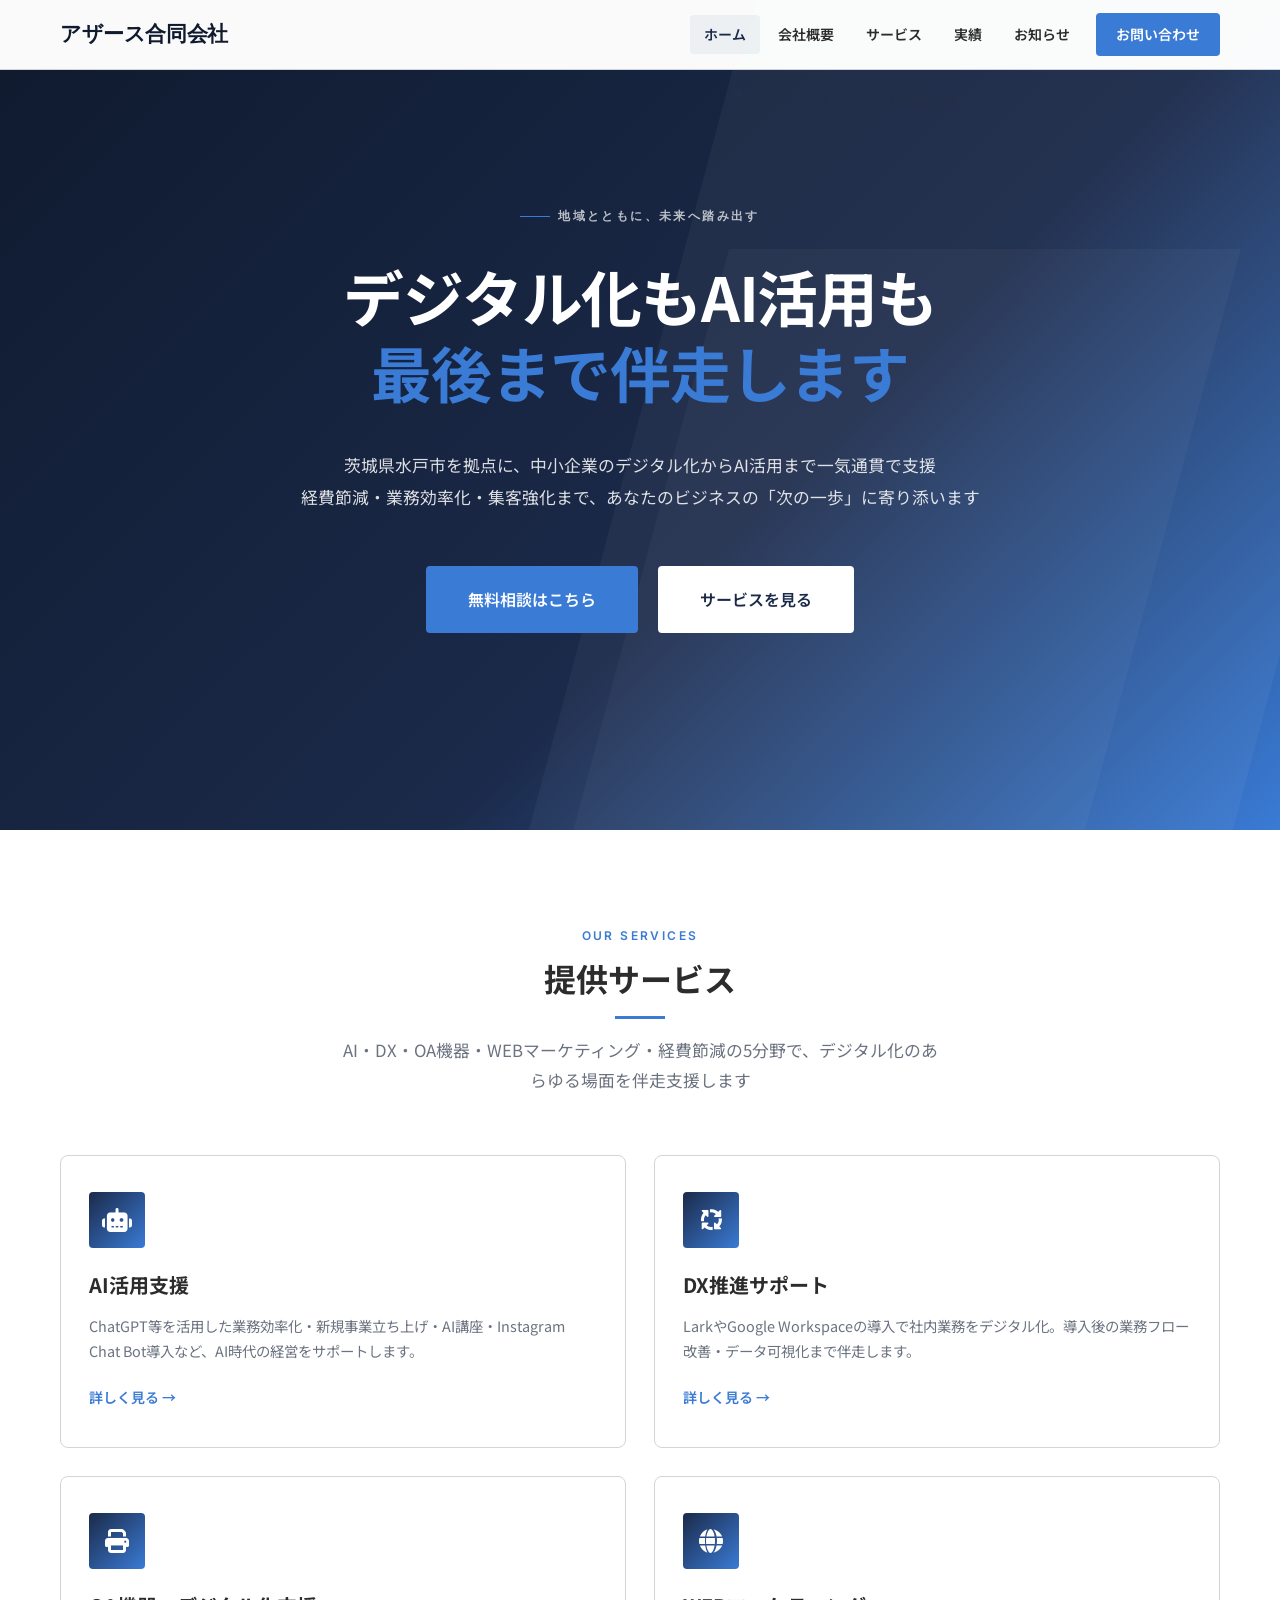
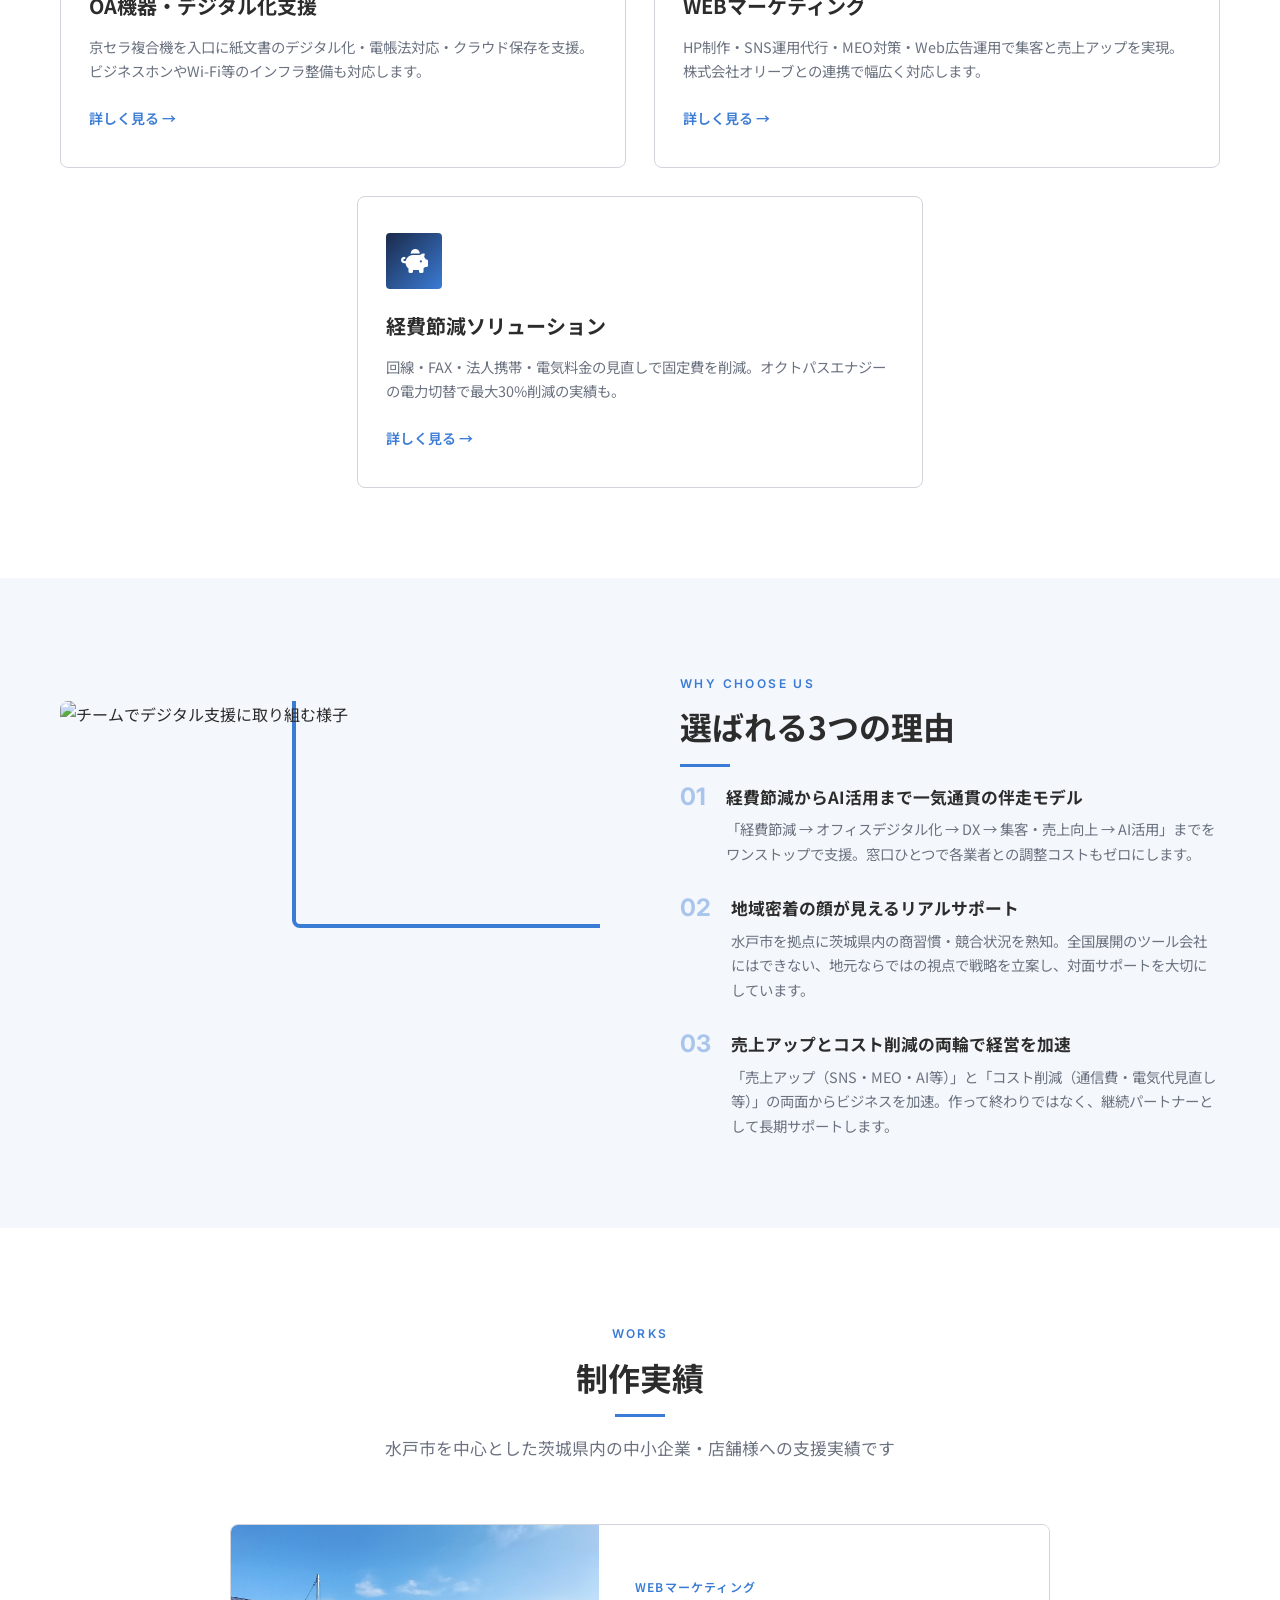
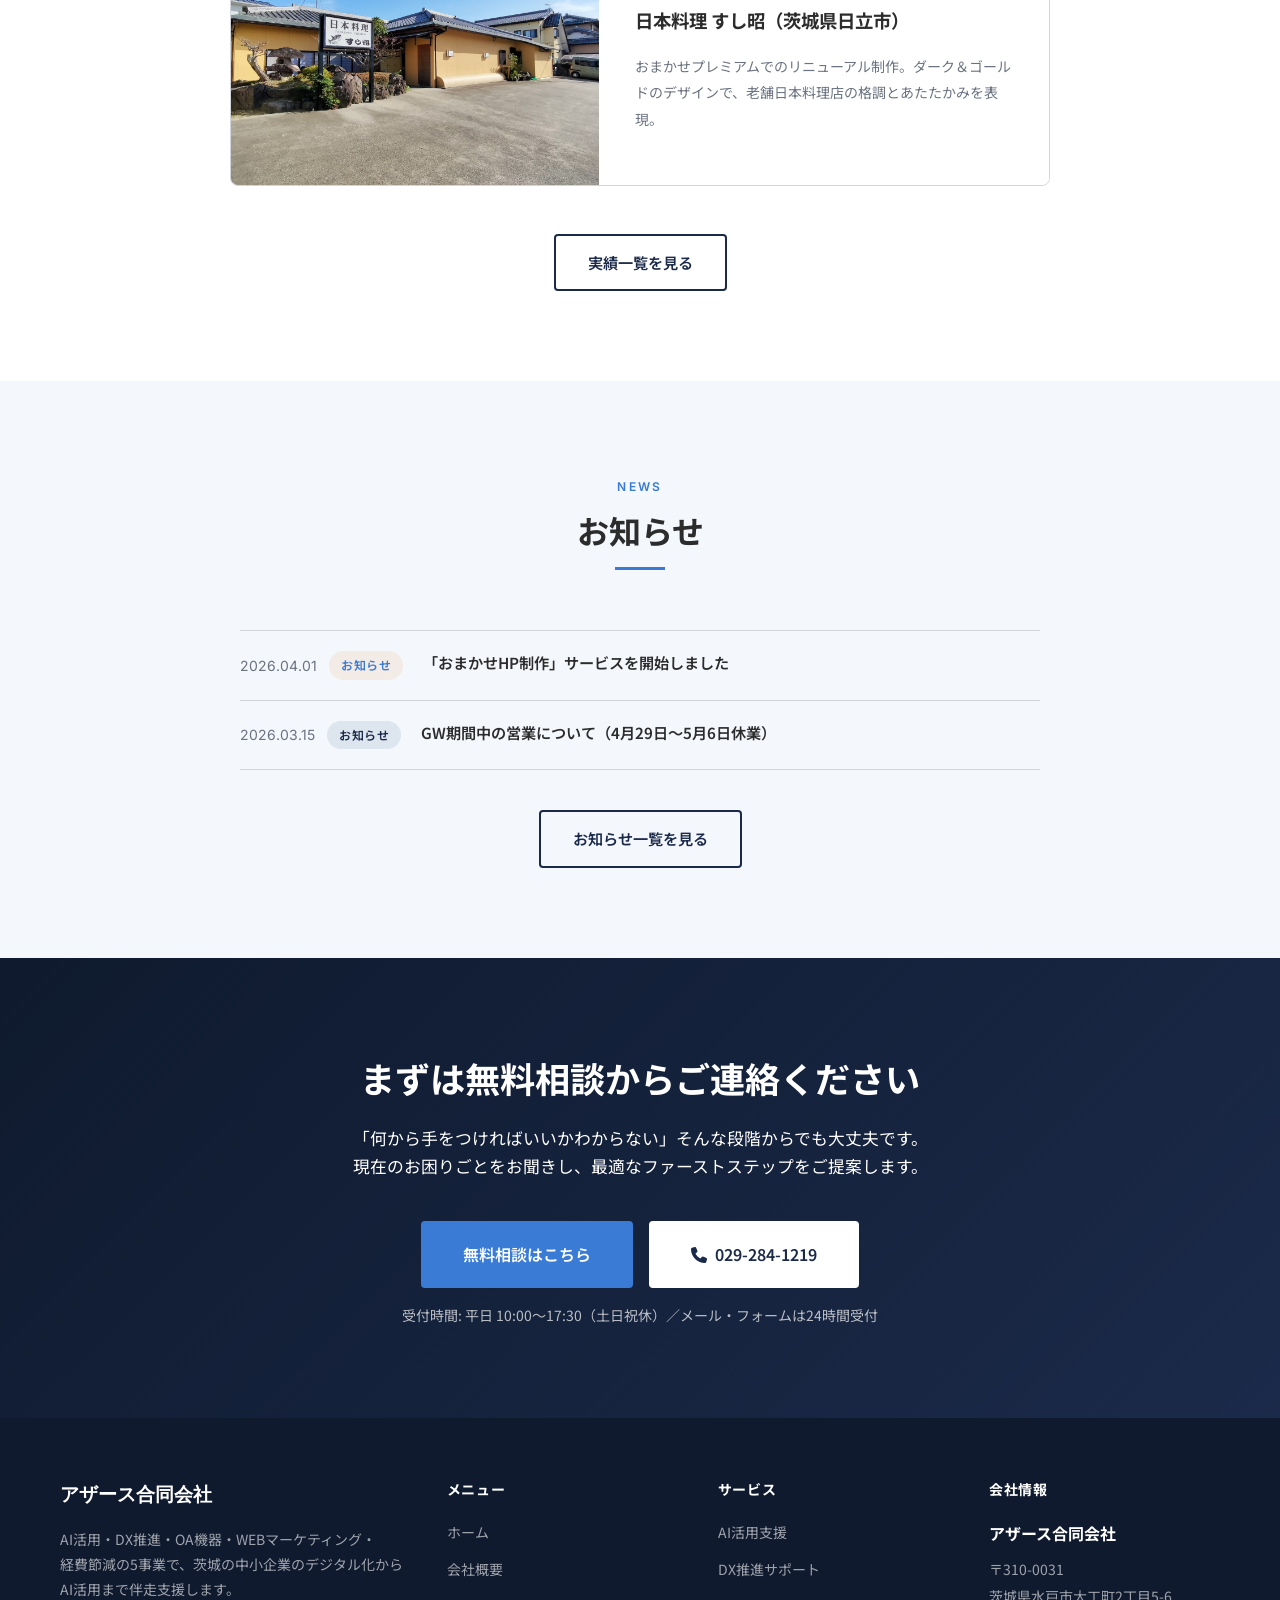
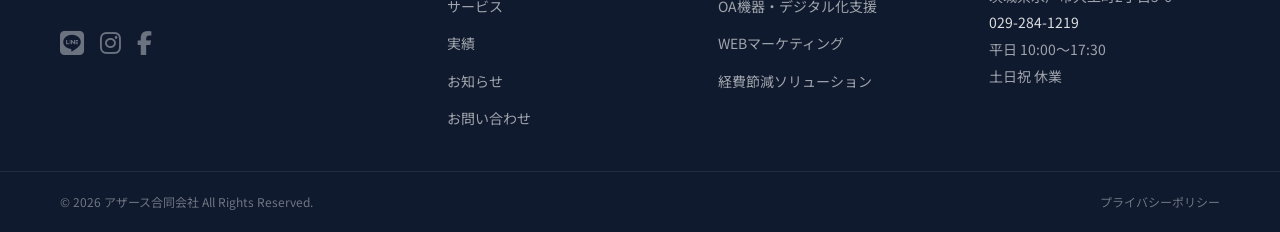
==== index.html @ 0cbfac71 "Initial commit" ====
﻿<!DOCTYPE html>
<html lang="ja">
<head>
  <meta charset="UTF-8">
  <meta name="viewport" content="width=device-width, initial-scale=1.0">

  <title>アザース合同会社｜茨城県水戸市｜AI活用・DX・WEBマーケティングで中小企業を伴走支援</title>
  <meta name="description" content="茨城県水戸市のアザース合同会社。AI活用支援・DX推進・WEBマーケティング・OA機器導入・経費節減の5事業で、地域の中小企業のデジタル化からAI経営活用まで伴走します。">

  <link rel="canonical" href="https://azhe-rs.com/"><!-- ドメイン確定後に変更してください -->

  <meta property="og:type"        content="website">
  <meta property="og:title"       content="アザース合同会社｜茨城県水戸市｜AI活用・DX・WEBマーケティングで中小企業を伴走支援">
  <meta property="og:description" content="茨城県水戸市のアザース合同会社。AI活用支援・DX推進・WEBマーケティング・OA機器導入・経費節減の5事業で、地域の中小企業のデジタル化からAI経営活用まで伴走します。">
  <meta property="og:url"         content="https://azhe-rs.com/">
  <meta property="og:image"       content="https://azhe-rs.com/images/ogp.jpg">
  <meta property="og:site_name"   content="アザース合同会社">
  <meta property="og:locale"      content="ja_JP">

  <meta name="twitter:card"        content="summary_large_image">
  <meta name="twitter:title"       content="アザース合同会社｜茨城県水戸市｜AI活用・DX・WEBマーケティングで中小企業を伴走支援">
  <meta name="twitter:description" content="茨城県水戸市のアザース合同会社。AI活用支援・DX推進・WEBマーケティング・OA機器導入・経費節減の5事業で、地域の中小企業のデジタル化からAI経営活用まで伴走します。">
  <meta name="twitter:image"       content="https://azhe-rs.com/images/ogp.jpg">

  <link rel="preconnect" href="https://fonts.googleapis.com">
  <link rel="preconnect" href="https://fonts.gstatic.com" crossorigin>
  <link href="https://fonts.googleapis.com/css2?family=Inter:wght@400;600;700&family=Noto+Sans+JP:wght@400;600;700&display=swap" rel="stylesheet">

  <link rel="stylesheet" href="https://cdnjs.cloudflare.com/ajax/libs/font-awesome/6.5.0/css/all.min.css">
  <link rel="stylesheet" href="css/reset.css">
  <link rel="stylesheet" href="css/variables.css">
  <link rel="stylesheet" href="css/components.css">
  <link rel="stylesheet" href="css/style.css">
  <link rel="stylesheet" href="css/responsive.css">

  <script type="application/ld+json">
  {
    "@context": "https://schema.org",
    "@type": "ProfessionalService",
    "name": "アザース合同会社",

    "url": "https://azhe-rs.com",
    "logo": "https://azhe-rs.com/images/logo.png",
    "description": "茨城県水戸市のアザース合同会社。AI活用支援・DX推進・WEBマーケティング・OA機器導入・経費節減の5事業で、地域の中小企業のデジタル化からAI経営活用まで伴走します。",
    "telephone": "+81-29-284-1219",
    "email": "info@azhe-rs.com",
    "address": {
      "@type": "PostalAddress",
      "postalCode": "310-0031",
      "addressRegion": "茨城県",
      "addressLocality": "水戸市大工町2丁目5-6",
      "addressCountry": "JP"
    },
    "openingHoursSpecification": [
      {
        "@type": "OpeningHoursSpecification",
        "dayOfWeek": ["Monday","Tuesday","Wednesday","Thursday","Friday"],
        "opens": "10:00",
        "closes": "17:30"
      }
    ],
    "areaServed": ["水戸市", "ひたちなか市", "那珂市", "笠間市", "茨城町"],
    "sameAs": []
  }
  </script>
</head>
<body>

<header class="site-header" role="banner">
  <div class="header-inner">
    <a href="index.html" class="site-logo" aria-label="アザース合同会社トップページへ">
      <span class="site-logo-text">
        アザース合同会社
      </span>
    </a>
    <nav class="global-nav" aria-label="グローバルナビゲーション">
      <a href="index.html" aria-current="page">ホーム</a>
      <a href="about.html">会社概要</a>
      <a href="service.html">サービス</a>
      <a href="works.html">実績</a>
      <a href="news.html">お知らせ</a>
      <a href="contact.html" class="nav-cta">お問い合わせ</a>
    </nav>
    <button class="hamburger-btn" aria-expanded="false" aria-controls="mobile-menu" aria-label="メニューを開く">
      <span></span><span></span><span></span>
    </button>
  </div>
</header>

<div class="mobile-menu" id="mobile-menu" aria-hidden="true">
  <nav class="mobile-nav" aria-label="モバイルナビゲーション">
    <a href="index.html">ホーム</a>
    <a href="about.html">会社概要</a>
    <a href="service.html">サービス</a>
    <a href="works.html">実績</a>
    <a href="news.html">お知らせ</a>
    <a href="contact.html" class="nav-cta">お問い合わせ</a>
  </nav>
</div>

<main id="main-content">

  <!-- ヒーローセクション -->
  <section class="hero" aria-label="メインビジュアル">
    <div class="hero-inner">

      <div class="hero-content fade-in">
        <span class="hero-label">地域とともに、未来へ踏み出す</span>
        <h1 class="hero-title">
          デジタル化もAI活用も<br>
          <span class="highlight">最後まで伴走します</span>
        </h1>
        <p class="hero-desc">
          茨城県水戸市を拠点に、中小企業のデジタル化からAI活用まで一気通貫で支援<br>
          経費節減・業務効率化・集客強化まで、あなたのビジネスの「次の一歩」に寄り添います
        </p>
        <div class="hero-actions">
          <a href="contact.html" class="btn btn-primary btn-lg">無料相談はこちら</a>
          <a href="service.html" class="btn btn-white btn-lg">サービスを見る</a>
        </div>
      </div>

      <div class="hero-visual fade-in fade-in-delay-2">
        <div class="hero-image-main">
          <img src="https://images.unsplash.com/photo-1497366216548-37526070297c?w=800&h=600&fit=crop&auto=format"
               alt="デジタル支援の作業風景"
               loading="eager">
        </div>
        <div class="hero-badge">
          <div class="hero-badge-icon"><i class="fa-solid fa-map-marker-alt" style="color: var(--color-primary);"></i></div>
          <div class="hero-badge-text">
            <strong>茨城県水戸市拠点</strong>
            <span>地域密着型デジタル支援</span>
          </div>
        </div>
      </div>

    </div>
  </section>


  <!-- サービス概要セクション -->
  <section class="section" aria-label="サービス概要">
    <div class="container">

      <div class="section-header">
        <span class="section-label">Our Services</span>
        <h2 class="section-title">提供サービス</h2>
        <p class="section-desc">AI・DX・OA機器・WEBマーケティング・経費節減の5分野で、デジタル化のあらゆる場面を伴走支援します</p>
      </div>

      <div class="services-grid">

        <div class="service-card fade-in">
          <div class="service-icon" aria-hidden="true"><i class="fa-solid fa-robot" style="color:#fff;"></i></div>
          <h3 class="service-card-title">AI活用支援</h3>
          <p class="service-card-text">
            ChatGPT等を活用した業務効率化・新規事業立ち上げ・AI講座・Instagram Chat Bot導入など、AI時代の経営をサポートします。
          </p>
          <a href="service.html#ai" class="service-card-link">詳しく見る →</a>
        </div>

        <div class="service-card fade-in fade-in-delay-1">
          <div class="service-icon" aria-hidden="true"><i class="fa-solid fa-arrows-spin" style="color:#fff;"></i></div>
          <h3 class="service-card-title">DX推進サポート</h3>
          <p class="service-card-text">
            LarkやGoogle Workspaceの導入で社内業務をデジタル化。導入後の業務フロー改善・データ可視化まで伴走します。
          </p>
          <a href="service.html#dx" class="service-card-link">詳しく見る →</a>
        </div>

        <div class="service-card fade-in fade-in-delay-2">
          <div class="service-icon" aria-hidden="true"><i class="fa-solid fa-print" style="color:#fff;"></i></div>
          <h3 class="service-card-title">OA機器・デジタル化支援</h3>
          <p class="service-card-text">
            京セラ複合機を入口に紙文書のデジタル化・電帳法対応・クラウド保存を支援。ビジネスホンやWi-Fi等のインフラ整備も対応します。
          </p>
          <a href="service.html#oa" class="service-card-link">詳しく見る →</a>
        </div>

        <div class="service-card fade-in fade-in-delay-3">
          <div class="service-icon" aria-hidden="true"><i class="fa-solid fa-globe" style="color:#fff;"></i></div>
          <h3 class="service-card-title">WEBマーケティング</h3>
          <p class="service-card-text">
            HP制作・SNS運用代行・MEO対策・Web広告運用で集客と売上アップを実現。株式会社オリーブとの連携で幅広く対応します。
          </p>
          <a href="service.html#web" class="service-card-link">詳しく見る →</a>
        </div>

        <div class="service-card fade-in fade-in-delay-3">
          <div class="service-icon" aria-hidden="true"><i class="fa-solid fa-piggy-bank" style="color:#fff;"></i></div>
          <h3 class="service-card-title">経費節減ソリューション</h3>
          <p class="service-card-text">
            回線・FAX・法人携帯・電気料金の見直しで固定費を削減。オクトパスエナジーの電力切替で最大30%削減の実績も。
          </p>
          <a href="service.html#cost" class="service-card-link">詳しく見る →</a>
        </div>

      </div>

    </div>
  </section>


  <!-- 強み・特徴セクション -->
  <section class="section section--alt" aria-label="選ばれる理由">
    <div class="container">

      <div class="strengths-layout">

        <div class="strengths-image fade-in">
          <img src="https://images.unsplash.com/photo-1486312338219-ce68d2c6f44d?w=600&h=450&fit=crop&auto=format"
               alt="チームでデジタル支援に取り組む様子"
               loading="lazy">
          <div class="strengths-image-accent" aria-hidden="true"></div>
        </div>

        <div class="fade-in fade-in-delay-1">
          <span class="section-label">Why Choose Us</span>
          <h2 class="section-title section-title--left">選ばれる3つの理由</h2>

          <ul class="strength-list">

            <li class="strength-item">
              <span class="strength-num" aria-hidden="true">01</span>
              <div>
                <h3 class="strength-title">経費節減からAI活用まで一気通貫の伴走モデル</h3>
                <p class="strength-text">
                  「経費節減 → オフィスデジタル化 → DX → 集客・売上向上 → AI活用」までをワンストップで支援。窓口ひとつで各業者との調整コストもゼロにします。
                </p>
              </div>
            </li>

            <li class="strength-item">
              <span class="strength-num" aria-hidden="true">02</span>
              <div>
                <h3 class="strength-title">地域密着の顔が見えるリアルサポート</h3>
                <p class="strength-text">
                  水戸市を拠点に茨城県内の商習慣・競合状況を熟知。全国展開のツール会社にはできない、地元ならではの視点で戦略を立案し、対面サポートを大切にしています。
                </p>
              </div>
            </li>

            <li class="strength-item">
              <span class="strength-num" aria-hidden="true">03</span>
              <div>
                <h3 class="strength-title">売上アップとコスト削減の両輪で経営を加速</h3>
                <p class="strength-text">
                  「売上アップ（SNS・MEO・AI等）」と「コスト削減（通信費・電気代見直し等）」の両面からビジネスを加速。作って終わりではなく、継続パートナーとして長期サポートします。
                </p>
              </div>
            </li>

          </ul>
        </div>

      </div>

    </div>
  </section>


  <!-- 実績セクション -->
  <section class="section" aria-label="制作実績">
    <div class="container">

      <div class="section-header">
        <span class="section-label">Works</span>
        <h2 class="section-title">制作実績</h2>
        <p class="section-desc">水戸市を中心とした茨城県内の中小企業・店舗様への支援実績です</p>
      </div>

      <div style="max-width: 820px; margin-inline: auto;">

        <article class="work-item fade-in" data-category="web"
          style="display:flex; border-radius: var(--border-radius-lg); overflow:hidden; border:1px solid var(--color-border); cursor:default;">
          <div class="work-image" style="width:45%; flex-shrink:0; aspect-ratio:unset; border-radius:0; min-height:260px;">
            <img src="images/sushisho.hero.jpg"
                 alt="日本料理すし昭 ウェブサイト制作実績" loading="lazy" style="width:100%; height:100%; object-fit:cover; object-position:center;">
          </div>
          <div class="work-body" style="border:none; border-radius:0; display:flex; flex-direction:column; justify-content:center; padding:40px 36px;">
            <p class="work-category">WEBマーケティング</p>
            <p class="work-title" style="font-size:1.15rem; margin-bottom:16px;">日本料理 すし昭（茨城県日立市）</p>
            <p class="work-text" style="line-height:1.9;">おまかせプレミアムでのリニューアル制作。ダーク＆ゴールドのデザインで、老舗日本料理店の格調とあたたかみを表現。</p>
          </div>
        </article>

      </div>

      <div class="news-center-btn" style="margin-top: 48px;">
        <a href="works.html" class="btn btn-secondary">実績一覧を見る</a>
      </div>

    </div>
  </section>


  <!-- お知らせセクション -->
  <section class="section section--alt" aria-label="お知らせ">
    <div class="container">

      <div class="section-header">
        <span class="section-label">News</span>
        <h2 class="section-title">お知らせ</h2>
      </div>

      <div style="max-width: 800px; margin: 0 auto;">
        <ul class="news-list">

          <li>
            <a href="news.html" class="news-item">
              <div class="news-meta">
                <time class="news-date" datetime="2026-04-01">2026.04.01</time>
                <span class="badge badge-accent">お知らせ</span>
              </div>
              <p class="news-title">「おまかせHP制作」サービスを開始しました</p>
            </a>
          </li>

          <li>
            <a href="news.html" class="news-item">
              <div class="news-meta">
                <time class="news-date" datetime="2026-03-15">2026.03.15</time>
                <span class="badge badge-primary">お知らせ</span>
              </div>
              <p class="news-title">GW期間中の営業について（4月29日〜5月6日休業）</p>
            </a>
          </li>

        </ul>

        <div class="news-center-btn">
          <a href="news.html" class="btn btn-secondary">お知らせ一覧を見る</a>
        </div>
      </div>

    </div>
  </section>


  <!-- CTAセクション -->
  <section class="cta-section" aria-label="お問い合わせ誘導">
    <div class="container">
      <h2 class="cta-title fade-in">まずは無料相談からご連絡ください</h2>
      <p class="cta-desc fade-in fade-in-delay-1">
        「何から手をつければいいかわからない」そんな段階からでも大丈夫です。<br>
        現在のお困りごとをお聞きし、最適なファーストステップをご提案します。
      </p>
      <div class="cta-actions fade-in fade-in-delay-2">
        <a href="contact.html" class="btn btn-primary btn-lg">無料相談はこちら</a>
        <a href="tel:029-284-1219" class="btn btn-white btn-lg"><i class="fa-solid fa-phone"></i> 029-284-1219</a>
      </div>
      <p class="cta-note">受付時間: 平日 10:00〜17:30（土日祝休）／メール・フォームは24時間受付</p>
    </div>
  </section>

</main>


<footer class="site-footer" role="contentinfo">
  <div class="footer-top">
    <div class="container">
      <div class="footer-grid">

        <div>
          <a href="index.html" class="footer-brand">
            <span class="footer-brand-text">アザース合同会社</span>
          </a>
          <p class="footer-desc">
            AI活用・DX推進・OA機器・WEBマーケティング・経費節減の5事業で、茨城の中小企業のデジタル化からAI活用まで伴走支援します。
          </p>
          <div style="margin-top: 16px; display: flex; gap: 16px; flex-wrap: wrap;">
            <a href="#" target="_blank" rel="noopener noreferrer" style="color: var(--color-text-light); font-size: 1.5rem;" aria-label="LINE公式アカウント">
              <i class="fa-brands fa-line" aria-hidden="true"></i>
            </a>
            <a href="#" target="_blank" rel="noopener noreferrer" style="color: var(--color-text-light); font-size: 1.5rem;" aria-label="Instagram">
              <i class="fa-brands fa-instagram" aria-hidden="true"></i>
            </a>
            <a href="#" target="_blank" rel="noopener noreferrer" style="color: var(--color-text-light); font-size: 1.5rem;" aria-label="Facebook">
              <i class="fa-brands fa-facebook-f" aria-hidden="true"></i>
            </a>
          </div>
        </div>

        <div>
          <h3 class="footer-col-title">メニュー</h3>
          <ul class="footer-nav-list">
            <li><a href="index.html">ホーム</a></li>
            <li><a href="about.html">会社概要</a></li>
            <li><a href="service.html">サービス</a></li>
            <li><a href="works.html">実績</a></li>
            <li><a href="news.html">お知らせ</a></li>
            <li><a href="contact.html">お問い合わせ</a></li>
          </ul>
        </div>

        <div>
          <h3 class="footer-col-title">サービス</h3>
          <ul class="footer-nav-list">
            <li><a href="service.html#ai">AI活用支援</a></li>
            <li><a href="service.html#dx">DX推進サポート</a></li>
            <li><a href="service.html#oa">OA機器・デジタル化支援</a></li>
            <li><a href="service.html#web">WEBマーケティング</a></li>
            <li><a href="service.html#cost">経費節減ソリューション</a></li>
          </ul>
        </div>

        <div>
          <h3 class="footer-col-title">会社情報</h3>
          <address class="footer-nap" style="font-style: normal;">
            <p class="nap-name">アザース合同会社</p>
            <p class="nap-address">〒310-0031<br>茨城県水戸市大工町2丁目5-6</p>
            <p class="nap-tel"><a href="tel:029-284-1219">029-284-1219</a></p>
            <p class="nap-hours">平日 10:00〜17:30<br>土日祝 休業</p>
          </address>
        </div>

      </div>
    </div>
  </div>

  <div class="footer-bottom">
    <div class="container">
      <div class="footer-bottom-inner">
        <p class="footer-copy">&copy; 2026 アザース合同会社 All Rights Reserved.</p>
        <nav class="footer-legal" aria-label="法的情報">
          <a href="privacy.html">プライバシーポリシー</a>
        </nav>
      </div>
    </div>
  </div>
</footer>

<script src="js/main.js" defer></script>
<script src="js/scroll-animation.js" defer></script>

</body>
</html>
---- css/variables.css ----
/* ============================================
   variables.css - サイト全体の色・フォント・サイズ一元管理
   ここを変更するだけでサイト全体のデザインが変わります
   ============================================ */

:root {
  /* ===================================================
     カラー設定（アザース合同会社 ValueBind ブランドカラー）
     =================================================== */

  /* メインカラー: ネイビー */
  --color-primary: #1B2A4A;

  /* メインカラー（明るめ）: ホバー・リンク色 */
  --color-primary-light: #3A7BD5;

  /* メインカラー（暗め）: ヘッダー・フッター背景 */
  --color-primary-dark: #0F1A2E;

  /* アクセントカラー: ブルー */
  --color-accent: #3A7BD5;

  /* アクセントカラー（ホバー時） */
  --color-accent-dark: #2569C0;

  /* 背景色: 白 */
  --color-bg: #FFFFFF;

  /* 背景色（交互セクション用） */
  --color-bg-alt: #F4F7FB;

  /* 文字色: 本文 */
  --color-text: #2C2C2C;

  /* 文字色（薄め）: 補足テキスト */
  --color-text-light: #6B7280;

  /* 線の色 */
  --color-border: #D1D5DB;

  /* 白文字 */
  --color-white: #ffffff;


  /* ===================================================
     フォント設定
     =================================================== */

  --font-primary: 'Noto Sans JP', sans-serif;
  --font-heading: 'Noto Sans JP', sans-serif;
  --font-en: 'Inter', sans-serif;

  --font-size-base: 16px;
  --font-size-h1: 2.5rem;
  --font-size-h2: 2rem;
  --font-size-h3: 1.5rem;
  --font-size-h4: 1.25rem;
  --font-size-sm: 0.875rem;
  --font-size-xs: 0.75rem;


  /* ===================================================
     余白設定
     =================================================== */

  --spacing-section: 90px;
  --spacing-element: 24px;
  --spacing-container: 20px;
  --max-width: 1200px;


  /* ===================================================
     その他
     =================================================== */

  --border-radius: 4px;
  --border-radius-lg: 8px;
  --shadow-sm: 0 2px 8px rgba(0, 0, 0, 0.08);
  --shadow-md: 0 4px 20px rgba(0, 0, 0, 0.1);
  --shadow-lg: 0 8px 40px rgba(0, 0, 0, 0.12);
  --transition-speed: 0.3s;
  --transition-ease: cubic-bezier(0.4, 0, 0.2, 1);
  --header-height: 70px;
  --header-height-scrolled: 60px;
}
---- css/components.css ----
/* ============================================
   components.css - ボタン・カード・バッジ等の共通部品
   サイト全体で繰り返し使われるUI部品を定義しています
   ============================================ */


/* ============================================
   コンテナ（各セクションの最大幅と中央寄せ）
   ============================================ */
.container {
  max-width: var(--max-width);
  margin: 0 auto;
  padding: 0 var(--spacing-container);
}


/* ============================================
   セクション共通スタイル
   ============================================ */
.section {
  padding: var(--spacing-section) 0;
}

.section--alt {
  background-color: var(--color-bg-alt);
}

.section--dark {
  background-color: var(--color-primary-dark);
  color: var(--color-white);
}

/* セクションタイトル */
.section-header {
  text-align: center;
  margin-bottom: 60px;
}

.section-label {
  display: inline-block;
  font-family: var(--font-en);
  font-size: var(--font-size-xs);
  font-weight: 600;
  letter-spacing: 0.2em;
  text-transform: uppercase;
  color: var(--color-primary-light);
  margin-bottom: 12px;
}

.section-title {
  font-size: var(--font-size-h2);
  font-weight: 700;
  color: var(--color-text);
  line-height: 1.3;
  margin-bottom: 16px;
}

.section--dark .section-title {
  color: var(--color-white);
}

.section-desc {
  font-size: 1.05rem;
  color: var(--color-text-light);
  max-width: 600px;
  margin: 0 auto;
  line-height: 1.8;
}

.section--dark .section-desc {
  color: rgba(255, 255, 255, 0.8);
}

/* セクションタイトル下の装飾ライン */
.section-title::after {
  content: '';
  display: block;
  width: 50px;
  height: 3px;
  background-color: var(--color-accent);
  margin: 16px auto 0;
}

.section-title--left::after {
  margin-left: 0;
}


/* ============================================
   ボタン
   ============================================ */
.btn {
  display: inline-flex;
  align-items: center;
  justify-content: center;
  gap: 8px;
  padding: 14px 32px;
  font-size: 0.95rem;
  font-weight: 600;
  border-radius: var(--border-radius);
  border: 2px solid transparent;
  cursor: pointer;
  transition: all var(--transition-speed) var(--transition-ease);
  white-space: nowrap;
  text-decoration: none;
}

/* プライマリボタン（メインカラー） */
.btn-primary {
  background-color: var(--color-accent);
  color: var(--color-white);
  border-color: var(--color-accent);
}

.btn-primary:hover {
  background-color: var(--color-accent-dark);
  border-color: var(--color-accent-dark);
  transform: translateY(-2px);
  box-shadow: var(--shadow-md);
}

/* セカンダリボタン（アウトライン） */
.btn-secondary {
  background-color: transparent;
  color: var(--color-primary);
  border-color: var(--color-primary);
}

.btn-secondary:hover {
  background-color: var(--color-primary);
  color: var(--color-white);
  transform: translateY(-2px);
}

/* ホワイトボタン（ダーク背景の上で使用） */
.btn-white {
  background-color: var(--color-white);
  color: var(--color-primary);
  border-color: var(--color-white);
}

.btn-white:hover {
  background-color: transparent;
  color: var(--color-white);
  transform: translateY(-2px);
}

/* 口コミ誘導ボタン */
.btn-review {
  background-color: #4285f4;
  color: var(--color-white);
  border-color: #4285f4;
  font-size: 0.9rem;
}

.btn-review:hover {
  background-color: #3367d6;
  border-color: #3367d6;
}

/* ボタンサイズ */
.btn-sm {
  padding: 10px 20px;
  font-size: var(--font-size-sm);
}

.btn-lg {
  padding: 18px 40px;
  font-size: 1rem;
}


/* ============================================
   カード
   ============================================ */
.card {
  background-color: var(--color-white);
  border-radius: var(--border-radius-lg);
  box-shadow: var(--shadow-sm);
  overflow: hidden;
  transition: transform var(--transition-speed) var(--transition-ease),
              box-shadow var(--transition-speed) var(--transition-ease);
}

.card:hover {
  transform: translateY(-4px);
  box-shadow: var(--shadow-md);
}

.card-image {
  aspect-ratio: 16/9;
  overflow: hidden;
}

.card-image img {
  width: 100%;
  height: 100%;
  object-fit: cover;
  transition: transform var(--transition-speed) var(--transition-ease);
}

.card:hover .card-image img {
  transform: scale(1.05);
}

.card-body {
  padding: 24px;
}

.card-label {
  font-size: var(--font-size-xs);
  font-weight: 600;
  color: var(--color-primary-light);
  letter-spacing: 0.1em;
  text-transform: uppercase;
  margin-bottom: 8px;
}

.card-title {
  font-size: var(--font-size-h4);
  font-weight: 700;
  color: var(--color-text);
  line-height: 1.4;
  margin-bottom: 12px;
}

.card-text {
  font-size: var(--font-size-sm);
  color: var(--color-text-light);
  line-height: 1.7;
}


/* ============================================
   バッジ・タグ
   ============================================ */
.badge {
  display: inline-block;
  padding: 4px 12px;
  border-radius: 100px;
  font-size: var(--font-size-xs);
  font-weight: 600;
  letter-spacing: 0.05em;
}

.badge-primary {
  background-color: rgba(26, 82, 118, 0.1);
  color: var(--color-primary);
}

.badge-accent {
  background-color: rgba(230, 126, 34, 0.1);
  color: var(--color-accent);
}

.badge-new {
  background-color: #e74c3c;
  color: var(--color-white);
}


/* ============================================
   パンくずリスト
   ============================================ */
.breadcrumb {
  padding: 14px 0;
  background-color: var(--color-bg-alt);
  border-bottom: 1px solid var(--color-border);
}

.breadcrumb-list {
  display: flex;
  flex-wrap: wrap;
  gap: 4px;
  align-items: center;
  font-size: var(--font-size-sm);
  color: var(--color-text-light);
}

.breadcrumb-list li + li::before {
  content: '›';
  margin-right: 4px;
  color: var(--color-border);
}

.breadcrumb-list a {
  color: var(--color-primary-light);
  transition: color var(--transition-speed);
}

.breadcrumb-list a:hover {
  color: var(--color-primary);
}

.breadcrumb-list [aria-current="page"] {
  color: var(--color-text-light);
}


/* ============================================
   ページタイトルヒーロー（下層ページ共通）
   ============================================ */
.page-hero {
  background: linear-gradient(135deg, var(--color-primary-dark) 0%, var(--color-primary) 100%);
  color: var(--color-white);
  padding: 60px 0;
  text-align: center;
}

.page-hero-title {
  font-size: var(--font-size-h1);
  font-weight: 700;
  margin-bottom: 12px;
}

.page-hero-desc {
  font-size: 1.05rem;
  opacity: 0.85;
}


/* ============================================
   グリッドレイアウト
   ============================================ */
.grid-2 {
  display: grid;
  grid-template-columns: repeat(2, 1fr);
  gap: 32px;
}

.grid-3 {
  display: grid;
  grid-template-columns: repeat(3, 1fr);
  gap: 32px;
}

.grid-4 {
  display: grid;
  grid-template-columns: repeat(4, 1fr);
  gap: 24px;
}


/* ============================================
   テーブル（会社概要等）
   ============================================ */
.info-table {
  width: 100%;
  border-top: 1px solid var(--color-border);
}

.info-table tr {
  border-bottom: 1px solid var(--color-border);
}

.info-table th,
.info-table td {
  padding: 18px 20px;
  font-size: 0.95rem;
  text-align: left;
  vertical-align: top;
}

.info-table th {
  width: 200px;
  font-weight: 600;
  color: var(--color-text);
  background-color: var(--color-bg-alt);
  white-space: nowrap;
}

.info-table td {
  color: var(--color-text-light);
}


/* ============================================
   アコーディオン（FAQ用）
   ============================================ */
.accordion {
  border: 1px solid var(--color-border);
  border-radius: var(--border-radius-lg);
  overflow: hidden;
}

.accordion-item {
  border-bottom: 1px solid var(--color-border);
}

.accordion-item:last-child {
  border-bottom: none;
}

.accordion-trigger {
  width: 100%;
  display: flex;
  justify-content: space-between;
  align-items: center;
  gap: 16px;
  padding: 22px 24px;
  background: none;
  border: none;
  cursor: pointer;
  text-align: left;
  font-size: 1rem;
  font-weight: 600;
  color: var(--color-text);
  transition: background-color var(--transition-speed);
}

.accordion-trigger:hover {
  background-color: var(--color-bg-alt);
}

.accordion-trigger[aria-expanded="true"] {
  background-color: var(--color-bg-alt);
  color: var(--color-primary);
}

.accordion-icon {
  flex-shrink: 0;
  width: 20px;
  height: 20px;
  position: relative;
  transition: transform var(--transition-speed);
}

.accordion-icon::before,
.accordion-icon::after {
  content: '';
  position: absolute;
  background-color: currentColor;
  border-radius: 2px;
}

.accordion-icon::before {
  top: 50%;
  left: 0;
  width: 100%;
  height: 2px;
  transform: translateY(-50%);
}

.accordion-icon::after {
  top: 0;
  left: 50%;
  width: 2px;
  height: 100%;
  transform: translateX(-50%);
  transition: opacity var(--transition-speed), transform var(--transition-speed);
}

.accordion-trigger[aria-expanded="true"] .accordion-icon::after {
  opacity: 0;
  transform: translateX(-50%) rotate(90deg);
}

.accordion-body {
  display: none;
  padding: 0 24px 22px;
  color: var(--color-text-light);
  line-height: 1.8;
}

.accordion-body.is-open {
  display: block;
}


/* ============================================
   タイムライン（沿革等）
   ============================================ */
.timeline {
  position: relative;
  padding-left: 40px;
}

.timeline::before {
  content: '';
  position: absolute;
  left: 8px;
  top: 0;
  bottom: 0;
  width: 2px;
  background-color: var(--color-border);
}

.timeline-item {
  position: relative;
  padding-bottom: 32px;
}

.timeline-item::before {
  content: '';
  position: absolute;
  left: -36px;
  top: 6px;
  width: 12px;
  height: 12px;
  border-radius: 50%;
  background-color: var(--color-primary);
  border: 3px solid var(--color-white);
  box-shadow: 0 0 0 2px var(--color-primary);
}

.timeline-date {
  font-family: var(--font-en);
  font-size: var(--font-size-sm);
  font-weight: 600;
  color: var(--color-primary-light);
  margin-bottom: 4px;
}

.timeline-content {
  font-size: 0.95rem;
  color: var(--color-text);
}


/* ============================================
   フォーム部品
   ============================================ */
.form-group {
  margin-bottom: 24px;
}

.form-label {
  display: block;
  font-size: 0.95rem;
  font-weight: 600;
  color: var(--color-text);
  margin-bottom: 8px;
}

.form-required {
  display: inline-block;
  font-size: var(--font-size-xs);
  color: #e74c3c;
  background-color: rgba(231, 76, 60, 0.1);
  padding: 2px 8px;
  border-radius: 2px;
  margin-left: 8px;
  vertical-align: middle;
}

.form-optional {
  display: inline-block;
  font-size: var(--font-size-xs);
  color: var(--color-text-light);
  margin-left: 8px;
}

.form-control {
  display: block;
  width: 100%;
  padding: 12px 16px;
  border: 1px solid var(--color-border);
  border-radius: var(--border-radius);
  background-color: var(--color-white);
  font-size: 1rem;
  color: var(--color-text);
  transition: border-color var(--transition-speed), box-shadow var(--transition-speed);
  appearance: none;
}

.form-control:focus {
  outline: none;
  border-color: var(--color-primary-light);
  box-shadow: 0 0 0 3px rgba(41, 128, 185, 0.15);
}

.form-control.is-error {
  border-color: #e74c3c;
  box-shadow: 0 0 0 3px rgba(231, 76, 60, 0.1);
}

textarea.form-control {
  resize: vertical;
  min-height: 160px;
}

select.form-control {
  background-image: url("data:image/svg+xml,%3Csvg xmlns='http://www.w3.org/2000/svg' width='12' height='8' viewBox='0 0 12 8'%3E%3Cpath fill='%235d6d7e' d='M1 1l5 5 5-5'/%3E%3C/svg%3E");
  background-repeat: no-repeat;
  background-position: right 16px center;
  padding-right: 40px;
}

.form-error-msg {
  display: block;
  font-size: var(--font-size-sm);
  color: #e74c3c;
  margin-top: 6px;
}

.form-checkbox {
  display: flex;
  align-items: flex-start;
  gap: 10px;
  cursor: pointer;
}

.form-checkbox input[type="checkbox"] {
  flex-shrink: 0;
  width: 18px;
  height: 18px;
  margin-top: 3px;
  cursor: pointer;
  accent-color: var(--color-primary);
}

.form-checkbox-label {
  font-size: 0.95rem;
  color: var(--color-text-light);
  line-height: 1.6;
}

.form-checkbox-label a {
  color: var(--color-primary-light);
  text-decoration: underline;
}


/* ============================================
   素材品質カバー用CSS
   お客様の写真の品質が低い場合に使用するクラス
   HTMLのimgタグに追加するだけで効果が適用されます
   ============================================ */

/* 写真にブランドカラーを半透明で重ねる */
.img-overlay {
  position: relative;
  overflow: hidden;
}
.img-overlay::after {
  content: '';
  position: absolute;
  top: 0; left: 0; right: 0; bottom: 0;
  background-color: var(--color-primary);
  opacity: 0.3;
  mix-blend-mode: multiply;
  pointer-events: none;
}

/* 写真をモノクロにする */
.img-mono img {
  filter: grayscale(100%);
}

/* 写真をぼかして背景として使う */
.img-blur-bg img {
  filter: blur(3px);
  transform: scale(1.1);
}

/* 写真を暗くしてテキストを読みやすくする */
.img-darken {
  position: relative;
}
.img-darken::after {
  content: '';
  position: absolute;
  top: 0; left: 0; right: 0; bottom: 0;
  background: linear-gradient(
    to bottom,
    rgba(0,0,0,0.2) 0%,
    rgba(0,0,0,0.6) 100%
  );
  pointer-events: none;
}


/* ============================================
   スクロールアニメーション用クラス
   scroll-animation.js から制御されます
   ============================================ */
.fade-in {
  opacity: 0;
  transform: translateY(20px);
  transition: opacity 0.6s var(--transition-ease),
              transform 0.6s var(--transition-ease);
}

.fade-in.is-visible {
  opacity: 1;
  transform: translateY(0);
}

.fade-in-delay-1 { transition-delay: 0.1s; }
.fade-in-delay-2 { transition-delay: 0.2s; }
.fade-in-delay-3 { transition-delay: 0.3s; }
.fade-in-delay-4 { transition-delay: 0.4s; }


/* ============================================
   ユーティリティクラス
   ============================================ */
.text-center { text-align: center; }
.text-left   { text-align: left; }
.text-right  { text-align: right; }

.text-primary { color: var(--color-primary); }
.text-accent  { color: var(--color-accent); }
.text-light   { color: var(--color-text-light); }
.text-white   { color: var(--color-white); }

.font-bold { font-weight: 700; }

.mt-0  { margin-top: 0; }
.mt-sm { margin-top: 16px; }
.mt-md { margin-top: 32px; }
.mt-lg { margin-top: 48px; }

.mb-0  { margin-bottom: 0; }
.mb-sm { margin-bottom: 16px; }
.mb-md { margin-bottom: 32px; }
.mb-lg { margin-bottom: 48px; }

.visually-hidden {
  position: absolute;
  width: 1px;
  height: 1px;
  overflow: hidden;
  clip: rect(0 0 0 0);
  white-space: nowrap;
}
---- css/style.css ----
/* ============================================
   style.css - メインスタイル
   サイト全体のレイアウトとセクションのスタイルを定義
   ============================================ */

/* ============================================
   Google Fontsは各HTMLのheadタグで読み込んでいます
   フォントはvariables.cssで変更できます
   ============================================ */

body {
  font-family: var(--font-primary);
  font-size: var(--font-size-base);
  color: var(--color-text);
  background-color: var(--color-bg);
  line-height: 1.7;
}


/* ============================================
   ヘッダー
   上部固定、ロゴ左・ナビゲーション右の配置
   ============================================ */
.site-header {
  position: fixed;
  top: 0;
  left: 0;
  right: 0;
  z-index: 1000;
  height: var(--header-height);
  background-color: rgba(255, 255, 255, 0.98);
  border-bottom: 1px solid var(--color-border);
  backdrop-filter: blur(10px);
  transition: height var(--transition-speed) var(--transition-ease),
              box-shadow var(--transition-speed) var(--transition-ease);
}

.site-header.is-scrolled {
  height: var(--header-height-scrolled);
  box-shadow: var(--shadow-sm);
}

.header-inner {
  display: flex;
  align-items: center;
  justify-content: space-between;
  height: 100%;
  max-width: var(--max-width);
  margin: 0 auto;
  padding: 0 var(--spacing-container);
}

/* ロゴ */
.site-logo {
  display: flex;
  align-items: center;
  gap: 10px;
  text-decoration: none;
}

.site-logo-img {
  height: 36px;
  width: auto;
}

.site-logo-text {
  font-family: var(--font-en);
  font-size: 1.3rem;
  font-weight: 700;
  color: var(--color-primary-dark);
  letter-spacing: -0.02em;
  line-height: 1.2;
}

.site-logo-sub {
  display: block;
  font-size: var(--font-size-xs);
  font-weight: 400;
  color: var(--color-text-light);
  letter-spacing: 0.05em;
}

/* グローバルナビ（PCサイズ） */
.global-nav {
  display: flex;
  align-items: center;
  gap: 4px;
}

.global-nav a {
  padding: 8px 14px;
  font-size: 0.875rem;
  font-weight: 600;
  color: var(--color-text);
  border-radius: var(--border-radius);
  transition: color var(--transition-speed), background-color var(--transition-speed);
}

.global-nav a:hover,
.global-nav a[aria-current="page"] {
  color: var(--color-primary);
  background-color: rgba(26, 82, 118, 0.06);
}

.global-nav .nav-cta {
  margin-left: 8px;
  padding: 10px 20px;
  background-color: var(--color-accent);
  color: var(--color-white);
  border-radius: var(--border-radius);
}

.global-nav .nav-cta:hover {
  background-color: var(--color-accent-dark);
  color: var(--color-white);
}

/* ハンバーガーメニューボタン（SP表示） */
.hamburger-btn {
  display: none;
  flex-direction: column;
  justify-content: center;
  gap: 6px;
  width: 44px;
  height: 44px;
  padding: 10px;
  background: none;
  border: none;
  cursor: pointer;
  border-radius: var(--border-radius);
  transition: background-color var(--transition-speed);
}

.hamburger-btn:hover {
  background-color: var(--color-bg-alt);
}

.hamburger-btn span {
  display: block;
  width: 24px;
  height: 2px;
  background-color: var(--color-text);
  border-radius: 2px;
  transition: transform var(--transition-speed) var(--transition-ease),
              opacity var(--transition-speed);
}

.hamburger-btn[aria-expanded="true"] span:nth-child(1) {
  transform: translateY(8px) rotate(45deg);
}

.hamburger-btn[aria-expanded="true"] span:nth-child(2) {
  opacity: 0;
}

.hamburger-btn[aria-expanded="true"] span:nth-child(3) {
  transform: translateY(-8px) rotate(-45deg);
}

/* モバイルメニュー（SP用） */
.mobile-menu {
  display: none;
  position: fixed;
  top: var(--header-height);
  left: 0;
  right: 0;
  bottom: 0;
  background-color: rgba(255, 255, 255, 0.98);
  z-index: 999;
  overflow-y: auto;
  transform: translateX(100%);
  transition: transform var(--transition-speed) var(--transition-ease);
}

.mobile-menu.is-open {
  transform: translateX(0);
}

.mobile-nav {
  padding: 24px 20px;
}

.mobile-nav a {
  display: block;
  padding: 16px 4px;
  font-size: 1.1rem;
  font-weight: 600;
  color: var(--color-text);
  border-bottom: 1px solid var(--color-border);
  transition: color var(--transition-speed);
}

.mobile-nav a:hover,
.mobile-nav a[aria-current="page"] {
  color: var(--color-primary);
}

.mobile-nav .nav-cta {
  display: block;
  margin-top: 24px;
  padding: 16px;
  text-align: center;
  background-color: var(--color-accent);
  color: var(--color-white);
  border-radius: var(--border-radius);
  border-bottom: none;
}


/* ============================================
   ヘッダー分のスペース確保
   ============================================ */
.header-offset {
  padding-top: var(--header-height);
}


/* ============================================
   ヒーロー（トップページのメインビジュアル）
   ============================================ */
.hero {
  position: relative;
  min-height: calc(100vh - var(--header-height));
  display: flex;
  align-items: center;
  overflow: hidden;
  background: linear-gradient(135deg, var(--color-primary-dark) 0%, var(--color-primary) 60%, var(--color-primary-light) 100%);
}

/* 背景の幾何学装飾 */
.hero::before {
  content: '';
  position: absolute;
  top: -10%;
  right: -5%;
  width: 55%;
  height: 120%;
  background: rgba(255, 255, 255, 0.04);
  transform: skewX(-15deg);
}

.hero::after {
  content: '';
  position: absolute;
  bottom: -10%;
  right: 10%;
  width: 40%;
  height: 80%;
  background: rgba(255, 255, 255, 0.03);
  transform: skewX(-15deg);
}

.hero-inner {
  position: relative;
  z-index: 1;
  max-width: 860px;
  margin: 0 auto;
  padding: 110px var(--spacing-container);
  text-align: center;
}

.hero-content {
  color: var(--color-white);
}

.hero-label {
  display: inline-flex;
  align-items: center;
  gap: 8px;
  font-family: var(--font-en);
  font-size: var(--font-size-xs);
  font-weight: 600;
  letter-spacing: 0.2em;
  text-transform: uppercase;
  color: rgba(255, 255, 255, 0.7);
  margin-bottom: 32px;
  justify-content: center;
}

.hero-label::before {
  content: '';
  display: block;
  width: 30px;
  height: 1px;
  background-color: var(--color-accent);
}

/* キャッチコピー: お客様に合わせて変更 */
.hero-title {
  font-size: clamp(2.2rem, 5vw, 3.8rem);
  font-weight: 700;
  line-height: 1.25;
  margin-bottom: 40px;
  letter-spacing: -0.02em;
}

.hero-title .highlight {
  color: var(--color-accent);
}

/* サブコピー: お客様に合わせて変更 */
.hero-desc {
  font-size: 1.05rem;
  line-height: 1.9;
  color: rgba(255, 255, 255, 0.85);
  margin: 0 auto 52px;
  max-width: 720px;
  text-align: center;
  word-break: auto-phrase;
  overflow-wrap: anywhere;
}

.hero-actions {
  display: flex;
  flex-wrap: wrap;
  gap: 20px;
  align-items: center;
  justify-content: center;
}

.hero-stats {
  display: flex;
  gap: 48px;
  margin-top: 56px;
  padding-top: 40px;
  border-top: 1px solid rgba(255, 255, 255, 0.15);
  justify-content: center;
}

.hero-stat-num {
  font-family: var(--font-en);
  font-size: 2rem;
  font-weight: 700;
  color: var(--color-white);
  line-height: 1;
  margin-bottom: 4px;
}

.hero-stat-num span {
  font-size: 1rem;
  font-weight: 400;
  color: rgba(255, 255, 255, 0.7);
}

.hero-stat-label {
  font-size: var(--font-size-sm);
  color: rgba(255, 255, 255, 0.65);
}

/* ヒーロー右側のビジュアル：背景装飾として使用 */
.hero-visual {
  position: absolute;
  right: 0;
  top: 0;
  bottom: 0;
  width: 38%;
  overflow: hidden;
  pointer-events: none;
}

.hero-image-main {
  width: 100%;
  height: 100%;
  overflow: hidden;
}

.hero-image-main img {
  width: 100%;
  height: 100%;
  object-fit: cover;
  opacity: 0.18;
  mask-image: linear-gradient(to right, transparent 0%, rgba(0,0,0,0.6) 40%, black 100%);
  -webkit-mask-image: linear-gradient(to right, transparent 0%, rgba(0,0,0,0.6) 40%, black 100%);
}

.hero-badge {
  display: none;
}

.hero-badge-icon {
  width: 40px;
  height: 40px;
  background-color: rgba(26, 82, 118, 0.1);
  border-radius: 50%;
  display: flex;
  align-items: center;
  justify-content: center;
  font-size: 1.2rem;
}

.hero-badge-text strong {
  display: block;
  font-size: var(--font-size-sm);
  font-weight: 700;
  color: var(--color-text);
}

.hero-badge-text span {
  font-size: var(--font-size-xs);
  color: var(--color-text-light);
}


/* ============================================
   サービス概要セクション
   ============================================ */
.services-grid {
  display: grid;
  grid-template-columns: repeat(2, 1fr);
  gap: 28px;
}
.services-grid > *:last-child:nth-child(odd) {
  grid-column: 1 / -1;
  max-width: calc(50% - 14px);
  margin-inline: auto;
}

.service-card {
  background-color: var(--color-white);
  border-radius: var(--border-radius-lg);
  padding: 36px 28px;
  border: 1px solid var(--color-border);
  transition: transform var(--transition-speed) var(--transition-ease),
              box-shadow var(--transition-speed) var(--transition-ease),
              border-color var(--transition-speed);
}

.service-card:hover {
  transform: translateY(-6px);
  box-shadow: var(--shadow-md);
  border-color: var(--color-primary-light);
}

.service-icon {
  width: 56px;
  height: 56px;
  border-radius: var(--border-radius);
  background: linear-gradient(135deg, var(--color-primary) 0%, var(--color-primary-light) 100%);
  display: flex;
  align-items: center;
  justify-content: center;
  font-size: 1.5rem;
  margin-bottom: 20px;
}

.service-card-title {
  font-size: var(--font-size-h4);
  font-weight: 700;
  color: var(--color-text);
  margin-bottom: 12px;
}

.service-card-text {
  font-size: 0.9rem;
  color: var(--color-text-light);
  line-height: 1.7;
  margin-bottom: 20px;
}

.service-card-link {
  font-size: var(--font-size-sm);
  font-weight: 600;
  color: var(--color-primary-light);
  display: inline-flex;
  align-items: center;
  gap: 4px;
  transition: gap var(--transition-speed);
}

.service-card-link:hover {
  gap: 8px;
}


/* ============================================
   強み・特徴セクション
   ============================================ */
.strengths-layout {
  display: grid;
  grid-template-columns: 1fr 1fr;
  gap: 80px;
  align-items: center;
}

.strengths-image {
  border-radius: var(--border-radius-lg);
  overflow: hidden;
  position: relative;
}

.strengths-image img {
  width: 100%;
  aspect-ratio: 4/3;
  object-fit: cover;
}

.strengths-image-accent {
  position: absolute;
  top: -16px;
  right: -16px;
  width: 60%;
  height: 60%;
  border: 4px solid var(--color-accent);
  border-radius: var(--border-radius-lg);
  z-index: -1;
}

.strength-list {
  display: flex;
  flex-direction: column;
  gap: 28px;
}

.strength-item {
  display: flex;
  gap: 20px;
}

.strength-num {
  flex-shrink: 0;
  font-family: var(--font-en);
  font-size: 1.5rem;
  font-weight: 700;
  color: var(--color-primary-light);
  opacity: 0.4;
  line-height: 1;
  margin-top: 2px;
}

.strength-title {
  font-size: 1.05rem;
  font-weight: 700;
  color: var(--color-text);
  margin-bottom: 6px;
}

.strength-text {
  font-size: 0.9rem;
  color: var(--color-text-light);
  line-height: 1.7;
}


/* ============================================
   実績・お客様の声セクション
   ============================================ */
.testimonials-grid {
  display: grid;
  grid-template-columns: repeat(3, 1fr);
  gap: 24px;
}

.testimonial-card {
  background-color: var(--color-white);
  border-radius: var(--border-radius-lg);
  padding: 32px;
  border: 1px solid var(--color-border);
  position: relative;
}

.testimonial-quote {
  font-size: 3rem;
  line-height: 1;
  color: var(--color-primary-light);
  opacity: 0.2;
  font-family: Georgia, serif;
  margin-bottom: 16px;
}

.testimonial-text {
  font-size: 0.95rem;
  color: var(--color-text);
  line-height: 1.8;
  margin-bottom: 24px;
}

.testimonial-author {
  display: flex;
  align-items: center;
  gap: 12px;
}

.testimonial-avatar {
  width: 44px;
  height: 44px;
  border-radius: 50%;
  overflow: hidden;
  background-color: var(--color-bg-alt);
  flex-shrink: 0;
}

.testimonial-avatar img {
  width: 100%;
  height: 100%;
  object-fit: cover;
}

.testimonial-name {
  font-size: var(--font-size-sm);
  font-weight: 700;
  color: var(--color-text);
  margin-bottom: 2px;
}

.testimonial-company {
  font-size: var(--font-size-xs);
  color: var(--color-text-light);
}


/* ============================================
   お知らせセクション
   ============================================ */
.news-list {
  border-top: 1px solid var(--color-border);
}

.news-item {
  display: flex;
  align-items: flex-start;
  gap: 20px;
  padding: 20px 0;
  border-bottom: 1px solid var(--color-border);
  text-decoration: none;
  transition: color var(--transition-speed);
}

.news-item:hover .news-title {
  color: var(--color-primary-light);
}

.news-meta {
  display: flex;
  align-items: center;
  gap: 12px;
  flex-shrink: 0;
}

.news-date {
  font-family: var(--font-en);
  font-size: var(--font-size-sm);
  color: var(--color-text-light);
  white-space: nowrap;
}

.news-title {
  font-size: 0.95rem;
  font-weight: 600;
  color: var(--color-text);
  line-height: 1.5;
  transition: color var(--transition-speed);
}

.news-center-btn {
  text-align: center;
  margin-top: 40px;
}


/* ============================================
   CTAセクション（お問い合わせ誘導）
   ============================================ */
.cta-section {
  background: linear-gradient(135deg, var(--color-primary-dark) 0%, var(--color-primary) 100%);
  color: var(--color-white);
  text-align: center;
  padding: var(--spacing-section) 0;
}

.cta-title {
  font-size: clamp(1.5rem, 3vw, 2.2rem);
  font-weight: 700;
  margin-bottom: 16px;
}

.cta-desc {
  font-size: 1.05rem;
  opacity: 0.85;
  margin-bottom: 40px;
  max-width: 860px;
  margin-left: auto;
  margin-right: auto;
  word-break: auto-phrase;
  overflow-wrap: anywhere;
}

.cta-actions {
  display: flex;
  justify-content: center;
  flex-wrap: wrap;
  gap: 16px;
}

.cta-note {
  font-size: var(--font-size-sm);
  opacity: 0.7;
  margin-top: 16px;
}


/* ============================================
   フッター
   ============================================ */
.site-footer {
  background-color: var(--color-primary-dark);
  color: rgba(255, 255, 255, 0.8);
}

.footer-top {
  padding: 60px 0 40px;
}

.footer-grid {
  display: grid;
  grid-template-columns: 1.5fr 1fr 1fr 1fr;
  gap: 40px;
}

.footer-brand {
  display: block;
  margin-bottom: 16px;
}

.footer-brand-text {
  font-family: var(--font-en);
  font-size: 1.2rem;
  font-weight: 700;
  color: var(--color-white);
  display: block;
  margin-bottom: 4px;
}

.footer-brand-sub {
  font-size: var(--font-size-xs);
  color: rgba(255, 255, 255, 0.5);
}

.footer-desc {
  font-size: var(--font-size-sm);
  line-height: 1.8;
  color: rgba(255, 255, 255, 0.6);
  margin-bottom: 20px;
  word-break: auto-phrase;
  overflow-wrap: anywhere;
}

/* フッターのSNSリンク */
.footer-sns {
  display: flex;
  gap: 12px;
}

.footer-sns a {
  width: 36px;
  height: 36px;
  border-radius: 50%;
  border: 1px solid rgba(255, 255, 255, 0.2);
  display: flex;
  align-items: center;
  justify-content: center;
  font-size: 0.9rem;
  color: rgba(255, 255, 255, 0.7);
  transition: border-color var(--transition-speed), color var(--transition-speed),
              background-color var(--transition-speed);
}

.footer-sns a:hover {
  border-color: var(--color-accent);
  color: var(--color-white);
  background-color: rgba(230, 126, 34, 0.2);
}

.footer-col-title {
  font-size: var(--font-size-sm);
  font-weight: 700;
  color: var(--color-white);
  letter-spacing: 0.05em;
  margin-bottom: 16px;
}

.footer-nav-list li + li {
  margin-top: 10px;
}

.footer-nav-list a {
  font-size: var(--font-size-sm);
  color: rgba(255, 255, 255, 0.6);
  transition: color var(--transition-speed);
}

.footer-nav-list a:hover {
  color: var(--color-white);
}

/* ============================================
   NAP情報（MEO対策用）
   ここの表記をGoogleビジネスプロフィールと完全一致させること
   全角/半角、スペース、ハイフンの表記も一致させること
   ============================================ */
.footer-nap {
  font-size: var(--font-size-sm);
  line-height: 1.9;
  color: rgba(255, 255, 255, 0.6);
}

.nap-name {
  font-weight: 700;
  color: var(--color-white);
  font-size: 1rem;
  margin-bottom: 8px;
}

.nap-address,
.nap-hours {
  color: rgba(255, 255, 255, 0.6);
}

.nap-tel a {
  color: rgba(255, 255, 255, 0.85);
  transition: color var(--transition-speed);
}

.nap-tel a:hover {
  color: var(--color-accent);
}

.footer-bottom {
  padding: 20px 0;
  border-top: 1px solid rgba(255, 255, 255, 0.08);
}

.footer-bottom-inner {
  display: flex;
  justify-content: space-between;
  align-items: center;
  flex-wrap: wrap;
  gap: 12px;
}

.footer-copy {
  font-size: var(--font-size-xs);
  color: rgba(255, 255, 255, 0.4);
}

.footer-legal {
  display: flex;
  gap: 20px;
}

.footer-legal a {
  font-size: var(--font-size-xs);
  color: rgba(255, 255, 255, 0.4);
  transition: color var(--transition-speed);
}

.footer-legal a:hover {
  color: rgba(255, 255, 255, 0.8);
}


/* ============================================
   about.html 固有のスタイル
   ============================================ */

/* 代表挨拶セクション */
.about-greeting-layout {
  display: grid;
  grid-template-columns: 1fr 1.6fr;
  gap: 60px;
  align-items: start;
}

.about-greeting-image {
  border-radius: var(--border-radius-lg);
  overflow: hidden;
  position: sticky;
  top: calc(var(--header-height) + 20px);
}

.about-greeting-image img {
  width: 100%;
  aspect-ratio: 3/4;
  object-fit: cover;
}

.about-greeting-content .section-title {
  text-align: left;
}

.about-greeting-content .section-title::after {
  margin-left: 0;
}

.about-greeting-text p {
  margin-bottom: 20px;
  color: var(--color-text-light);
  line-height: 1.9;
}

.about-greeting-sig {
  margin-top: 32px;
  padding-top: 24px;
  border-top: 1px solid var(--color-border);
}

.about-greeting-sig-pos {
  font-size: var(--font-size-sm);
  color: var(--color-text-light);
  margin-bottom: 6px;
}

.about-greeting-sig-name {
  font-size: 1.4rem;
  font-weight: 700;
  color: var(--color-text);
}

/* アクセス（Googleマップ）セクション */
.access-layout {
  display: grid;
  grid-template-columns: 1fr 1fr;
  gap: 60px;
  align-items: start;
}

/* Googleマップ埋め込み */
.map-container {
  border-radius: var(--border-radius-lg);
  overflow: hidden;
  position: relative;
  aspect-ratio: 4/3;
  background-color: var(--color-bg-alt);
}

.map-container iframe {
  width: 100%;
  height: 100%;
  border: none;
}

/* マップのプレースホルダー */
.map-placeholder {
  position: absolute;
  inset: 0;
  display: flex;
  flex-direction: column;
  align-items: center;
  justify-content: center;
  gap: 12px;
  background-color: var(--color-bg-alt);
  color: var(--color-text-light);
  font-size: var(--font-size-sm);
  text-align: center;
  padding: 20px;
}

.map-placeholder-icon {
  font-size: 2.5rem;
  opacity: 0.4;
}


/* ============================================
   service.html 固有のスタイル
   ============================================ */

/* サービス一覧 */
.service-detail-list {
  display: flex;
  flex-direction: column;
  gap: 60px;
}

.service-detail-item {
  display: grid;
  grid-template-columns: 1fr 1fr;
  gap: 60px;
  align-items: center;
}

.service-detail-item:nth-child(even) {
  direction: rtl;
}

.service-detail-item:nth-child(even) > * {
  direction: ltr;
}

.service-detail-image {
  border-radius: var(--border-radius-lg);
  overflow: hidden;
}

.service-detail-image img {
  width: 100%;
  aspect-ratio: 4/3;
  object-fit: cover;
}

.service-detail-content .section-label {
  display: block;
  margin-bottom: 8px;
}

.service-detail-title {
  font-size: var(--font-size-h3);
  font-weight: 700;
  color: var(--color-text);
  margin-bottom: 16px;
  line-height: 1.4;
}

.service-detail-text {
  color: var(--color-text-light);
  line-height: 1.8;
  margin-bottom: 24px;
}

.service-detail-features {
  display: flex;
  flex-direction: column;
  gap: 10px;
}

.service-detail-feature {
  display: flex;
  align-items: flex-start;
  gap: 10px;
  font-size: 0.9rem;
  color: var(--color-text);
}

.service-detail-feature::before {
  content: '✓';
  flex-shrink: 0;
  width: 20px;
  height: 20px;
  border-radius: 50%;
  background-color: rgba(26, 82, 118, 0.1);
  color: var(--color-primary);
  font-size: 0.75rem;
  font-weight: 700;
  display: flex;
  align-items: center;
  justify-content: center;
  margin-top: 2px;
}

/* 料金表 */
.pricing-grid {
  display: grid;
  grid-template-columns: repeat(3, 1fr);
  gap: 24px;
}

.pricing-card {
  background-color: var(--color-white);
  border: 2px solid var(--color-border);
  border-radius: var(--border-radius-lg);
  padding: 36px 28px;
  text-align: center;
  position: relative;
  transition: border-color var(--transition-speed), box-shadow var(--transition-speed);
  display: flex;
  flex-direction: column;
}

.pricing-card .btn {
  margin-top: auto;
}

.pricing-card:hover {
  border-color: var(--color-primary-light);
  box-shadow: var(--shadow-md);
}

.pricing-card--featured {
  border-color: var(--color-primary);
  box-shadow: var(--shadow-md);
}

.pricing-featured-label {
  position: absolute;
  top: -14px;
  left: 50%;
  transform: translateX(-50%);
  background-color: var(--color-primary);
  color: var(--color-white);
  font-size: var(--font-size-xs);
  font-weight: 700;
  padding: 4px 16px;
  border-radius: 100px;
  white-space: nowrap;
}

.pricing-plan {
  font-size: var(--font-size-sm);
  font-weight: 700;
  color: var(--color-text-light);
  letter-spacing: 0.1em;
  text-transform: uppercase;
  margin-bottom: 8px;
}

.pricing-price {
  font-family: var(--font-en);
  font-size: 2.5rem;
  font-weight: 700;
  color: var(--color-text);
  line-height: 1;
  margin-bottom: 4px;
}

.pricing-price sup {
  font-size: 1rem;
  vertical-align: super;
}

.pricing-price-note {
  font-size: var(--font-size-xs);
  color: var(--color-text-light);
  margin-bottom: 28px;
}

.pricing-features {
  text-align: left;
  margin-bottom: 28px;
  display: flex;
  flex-direction: column;
  gap: 10px;
}

.pricing-feature {
  font-size: 0.9rem;
  color: var(--color-text);
  display: flex;
  align-items: center;
  gap: 8px;
}

.pricing-feature::before {
  content: '✓';
  color: var(--color-primary);
  font-weight: 700;
  font-size: 0.8rem;
}

/* サービスの流れ（ステップ） */
.steps-list {
  display: grid;
  grid-template-columns: repeat(4, 1fr);
  gap: 0;
  position: relative;
}

.steps-list::before {
  content: '';
  position: absolute;
  top: 32px;
  left: calc(100% / 8);
  right: calc(100% / 8);
  height: 2px;
  background: linear-gradient(to right, var(--color-primary), var(--color-primary-light));
  z-index: 0;
}

.step-item {
  text-align: center;
  padding: 0 16px;
  position: relative;
  z-index: 1;
}

.step-num {
  width: 64px;
  height: 64px;
  border-radius: 50%;
  background: linear-gradient(135deg, var(--color-primary) 0%, var(--color-primary-light) 100%);
  color: var(--color-white);
  font-family: var(--font-en);
  font-size: 1.2rem;
  font-weight: 700;
  display: flex;
  align-items: center;
  justify-content: center;
  margin: 0 auto 20px;
  box-shadow: 0 4px 16px rgba(26, 82, 118, 0.3);
}

.step-title {
  font-size: 0.95rem;
  font-weight: 700;
  color: var(--color-text);
  margin-bottom: 8px;
}

.step-text {
  font-size: var(--font-size-sm);
  color: var(--color-text-light);
  line-height: 1.6;
}


/* ============================================
   works.html 固有のスタイル
   ============================================ */

/* カテゴリフィルターボタン */
.filter-buttons {
  display: flex;
  flex-wrap: wrap;
  gap: 10px;
  justify-content: center;
  margin-bottom: 48px;
}

.filter-btn {
  padding: 8px 20px;
  border: 1px solid var(--color-border);
  border-radius: 100px;
  background: none;
  font-size: var(--font-size-sm);
  font-weight: 600;
  color: var(--color-text-light);
  cursor: pointer;
  transition: all var(--transition-speed);
}

.filter-btn:hover,
.filter-btn.is-active {
  background-color: var(--color-primary);
  border-color: var(--color-primary);
  color: var(--color-white);
}

/* 実績グリッド */
.works-grid {
  display: grid;
  grid-template-columns: repeat(2, 1fr);
  gap: 28px;
}

.work-item {
  cursor: pointer;
}

.work-item.is-hidden {
  display: none;
}

.work-image {
  aspect-ratio: 4/3;
  overflow: hidden;
  border-radius: var(--border-radius-lg) var(--border-radius-lg) 0 0;
  position: relative;
}

.work-image img {
  width: 100%;
  height: 100%;
  object-fit: cover;
  transition: transform var(--transition-speed) var(--transition-ease);
}

.work-item:hover .work-image img {
  transform: scale(1.05);
}

.work-body {
  padding: 20px;
  background-color: var(--color-white);
  border: 1px solid var(--color-border);
  border-top: none;
  border-radius: 0 0 var(--border-radius-lg) var(--border-radius-lg);
}

.work-category {
  font-size: var(--font-size-xs);
  font-weight: 600;
  color: var(--color-primary-light);
  letter-spacing: 0.1em;
  text-transform: uppercase;
  margin-bottom: 8px;
}

.work-title {
  font-size: 1rem;
  font-weight: 700;
  color: var(--color-text);
  margin-bottom: 8px;
}

.work-text {
  font-size: var(--font-size-sm);
  color: var(--color-text-light);
  line-height: 1.6;
}


/* ============================================
   news.html 固有のスタイル
   ============================================ */
.news-archive-list {
  border-top: 1px solid var(--color-border);
}

.news-archive-item {
  display: grid;
  grid-template-columns: auto auto 1fr;
  align-items: center;
  gap: 20px;
  padding: 20px 16px;
  border-bottom: 1px solid var(--color-border);
  text-decoration: none;
  transition: background-color var(--transition-speed);
}

.news-archive-item:hover {
  background-color: var(--color-bg-alt);
}

.news-archive-item:hover .news-archive-title {
  color: var(--color-primary-light);
}

.news-archive-date {
  font-family: var(--font-en);
  font-size: var(--font-size-sm);
  color: var(--color-text-light);
  white-space: nowrap;
}

.news-archive-title {
  font-size: 0.95rem;
  font-weight: 600;
  color: var(--color-text);
  line-height: 1.5;
  transition: color var(--transition-speed);
}


/* ============================================
   contact.html 固有のスタイル
   ============================================ */
.contact-layout {
  display: grid;
  grid-template-columns: 1fr 2fr;
  gap: 60px;
  align-items: start;
}

.contact-info {
  background-color: var(--color-bg-alt);
  border-radius: var(--border-radius-lg);
  padding: 36px;
}

.contact-info-title {
  font-size: var(--font-size-h4);
  font-weight: 700;
  color: var(--color-text);
  margin-bottom: 24px;
}

.contact-info-list {
  display: flex;
  flex-direction: column;
  gap: 20px;
}

.contact-info-item {
  display: flex;
  gap: 14px;
}

.contact-info-icon {
  flex-shrink: 0;
  width: 40px;
  height: 40px;
  border-radius: var(--border-radius);
  background-color: rgba(26, 82, 118, 0.1);
  display: flex;
  align-items: center;
  justify-content: center;
  font-size: 1rem;
}

.contact-info-label {
  font-size: var(--font-size-xs);
  color: var(--color-text-light);
  margin-bottom: 4px;
}

.contact-info-value {
  font-size: 0.95rem;
  font-weight: 600;
  color: var(--color-text);
}

.contact-info-value a {
  color: var(--color-primary-light);
}

.contact-form-wrap {
  background-color: var(--color-white);
  border: 1px solid var(--color-border);
  border-radius: var(--border-radius-lg);
  padding: 40px;
}

/* 送信完了メッセージ */
.form-success {
  display: none;
  text-align: center;
  padding: 40px;
}

.form-success.is-visible {
  display: block;
}

.form-success-icon {
  font-size: 3rem;
  margin-bottom: 16px;
}

.form-success-title {
  font-size: var(--font-size-h3);
  font-weight: 700;
  color: var(--color-text);
  margin-bottom: 12px;
}

.form-success-text {
  color: var(--color-text-light);
  line-height: 1.8;
}


/* ============================================
   privacy.html 固有のスタイル
   ============================================ */
.privacy-content {
  max-width: 800px;
  margin: 0 auto;
}

.privacy-content h2 {
  font-size: var(--font-size-h3);
  font-weight: 700;
  color: var(--color-text);
  margin: 48px 0 16px;
  padding-left: 16px;
  border-left: 4px solid var(--color-primary);
}

.privacy-content h2:first-child {
  margin-top: 0;
}

.privacy-content p {
  color: var(--color-text-light);
  line-height: 1.9;
  margin-bottom: 16px;
}

.privacy-content ul {
  list-style: disc;
  padding-left: 24px;
  color: var(--color-text-light);
  line-height: 2;
  margin-bottom: 16px;
}

.privacy-date {
  text-align: right;
  font-size: var(--font-size-sm);
  color: var(--color-text-light);
  margin-bottom: 40px;
}
---- css/responsive.css ----
/* ============================================
   responsive.css - スマホ・タブレット対応
   モバイルファースト設計
   ブレークポイント:
     スマホ: 375px〜767px
     タブレット: 768px〜1199px
     PC: 1200px〜
   ============================================ */


/* ============================================
   タブレット対応 (768px〜1199px)
   ============================================ */
@media (max-width: 1199px) {

  /* ヒーローセクション */
  .hero-inner {
    grid-template-columns: 1fr;
    text-align: center;
  }

  .hero-content {
    order: 1;
  }

  .hero-visual {
    order: 0;
    max-width: 500px;
    margin: 0 auto;
  }

  .hero-label {
    justify-content: center;
  }

  .hero-label::before {
    display: none;
  }

  .hero-desc {
    margin-left: auto;
    margin-right: auto;
  }

  .hero-actions {
    justify-content: center;
  }

  .hero-stats {
    justify-content: center;
  }

  /* サービスグリッド: 2列 */
  .services-grid {
    grid-template-columns: repeat(2, 1fr);
  }

  /* 強みセクション */
  .strengths-layout {
    gap: 40px;
  }

  /* お客様の声: 1列 */
  .testimonials-grid {
    grid-template-columns: 1fr;
  }

  /* フッターグリッド */
  .footer-grid {
    grid-template-columns: 1fr 1fr;
    gap: 32px;
  }

  /* 代表挨拶 */
  .about-greeting-layout {
    grid-template-columns: 1fr;
    gap: 40px;
  }

  .about-greeting-image {
    position: static;
    max-width: 400px;
    margin: 0 auto;
  }

  /* アクセス */
  .access-layout {
    grid-template-columns: 1fr;
    gap: 40px;
  }

  /* サービス詳細 */
  .service-detail-item {
    grid-template-columns: 1fr;
    gap: 32px;
  }

  .service-detail-item:nth-child(even) {
    direction: ltr;
  }

  /* 料金表: 1列 */
  .pricing-grid {
    grid-template-columns: 1fr;
    max-width: 400px;
    margin: 0 auto;
  }

  /* ステップ: 2列 */
  .steps-list {
    grid-template-columns: repeat(2, 1fr);
    gap: 40px;
  }

  .steps-list::before {
    display: none;
  }

  /* 実績グリッド: 2列 */
  .works-grid {
    grid-template-columns: repeat(2, 1fr);
  }

  /* お問い合わせ */
  .contact-layout {
    grid-template-columns: 1fr;
    gap: 40px;
  }

  /* グリッドレイアウト */
  .grid-3 {
    grid-template-columns: repeat(2, 1fr);
  }

  .grid-4 {
    grid-template-columns: repeat(2, 1fr);
  }

  /* 会社概要テーブル */
  .info-table th {
    width: 160px;
  }
}


/* ============================================
   スマホ対応 (767px以下)
   ============================================ */
@media (max-width: 767px) {

  /* セクション余白を縮小 */
  :root {
    --spacing-section: 56px;
    --font-size-h1: 2rem;
    --font-size-h2: 1.6rem;
    --font-size-h3: 1.3rem;
  }

  /* ヘッダー */
  .global-nav {
    display: none;
  }

  .hamburger-btn {
    display: flex;
  }

  .mobile-menu {
    display: block;
  }

  /* ヒーロー */
  .hero-title {
    font-size: 1.7rem;
  }

  .hero-stats {
    flex-wrap: wrap;
    gap: 24px;
  }

  .hero-badge {
    bottom: -12px;
    left: -8px;
    padding: 12px 16px;
  }

  /* サービスグリッド: 1列 */
  .services-grid {
    grid-template-columns: 1fr;
  }

  /* 強みセクション: 縦並び */
  .strengths-layout {
    grid-template-columns: 1fr;
    gap: 32px;
  }

  .strengths-image-accent {
    display: none;
  }

  /* お知らせアイテム */
  .news-item {
    flex-direction: column;
    gap: 8px;
  }

  .news-meta {
    flex-shrink: initial;
  }

  /* お知らせアーカイブ */
  .news-archive-item {
    grid-template-columns: auto 1fr;
    grid-template-rows: auto auto;
  }

  .news-archive-item .badge {
    grid-column: 2;
    justify-self: start;
  }

  .news-archive-title {
    grid-column: 1 / -1;
  }

  /* ページヒーロー */
  .page-hero {
    padding: 40px 0;
  }

  .page-hero-title {
    font-size: 1.8rem;
  }

  /* セクションタイトル */
  .section-header {
    margin-bottom: 40px;
  }

  /* グリッドレイアウト */
  .grid-2,
  .grid-3,
  .grid-4 {
    grid-template-columns: 1fr;
  }

  /* 実績グリッド: 1列 */
  .works-grid {
    grid-template-columns: 1fr;
  }

  /* ステップ: 1列 */
  .steps-list {
    grid-template-columns: 1fr;
    max-width: 320px;
    margin: 0 auto;
  }

  /* フッターグリッド: 1列 */
  .footer-grid {
    grid-template-columns: 1fr;
    gap: 32px;
  }

  .footer-bottom-inner {
    flex-direction: column;
    text-align: center;
  }

  /* テーブル: 縦並び */
  .info-table th,
  .info-table td {
    display: block;
    width: 100%;
    padding: 12px 16px;
  }

  .info-table th {
    background-color: var(--color-bg-alt);
    border-bottom: 1px solid var(--color-border);
    padding-bottom: 8px;
  }

  .info-table td {
    padding-top: 10px;
  }

  /* お問い合わせフォーム */
  .contact-form-wrap {
    padding: 24px;
  }

  /* パンくずリスト */
  .breadcrumb-list {
    font-size: 0.8rem;
  }

  /* CTAセクション */
  .cta-actions {
    flex-direction: column;
    align-items: center;
  }

  /* ヒーローアクション */
  .hero-actions {
    flex-direction: column;
    align-items: center;
  }

  /* ボタン幅調整 */
  .btn-lg {
    padding: 16px 32px;
    width: 100%;
    max-width: 320px;
  }
}


/* ============================================
   小型スマホ対応 (375px以下)
   ============================================ */
@media (max-width: 374px) {

  :root {
    --spacing-container: 16px;
  }

  .hero-title {
    font-size: 1.5rem;
  }

  .hero-badge {
    display: none;
  }

  .section-title {
    font-size: 1.4rem;
  }
}


/* ============================================
   印刷用スタイル
   ============================================ */
@media print {

  .site-header,
  .hamburger-btn,
  .mobile-menu,
  .cta-section,
  .footer-sns {
    display: none !important;
  }

  body {
    font-size: 12pt;
    color: #000;
  }

  .hero {
    min-height: auto;
    background: none;
    color: #000;
    padding: 20pt 0;
  }

  a {
    text-decoration: underline;
  }

  .site-footer {
    background-color: #fff;
    color: #000;
  }
}
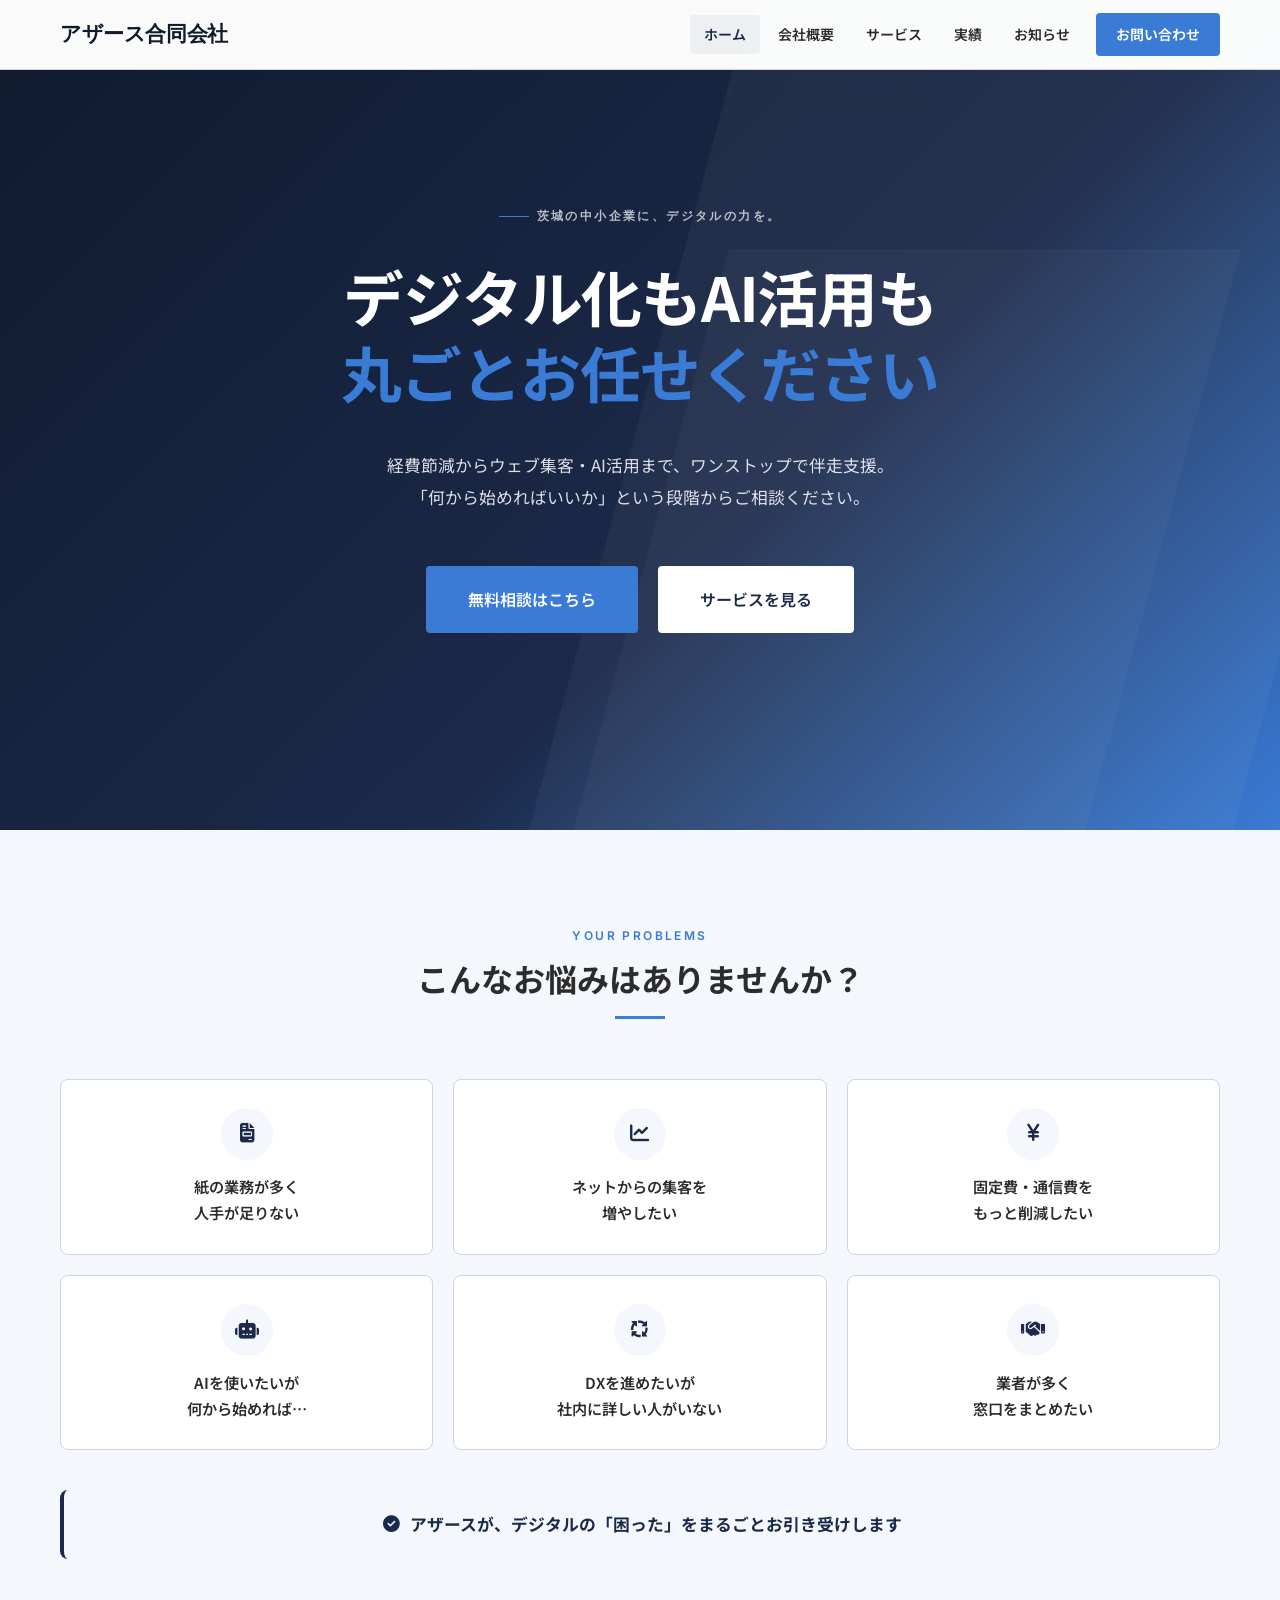
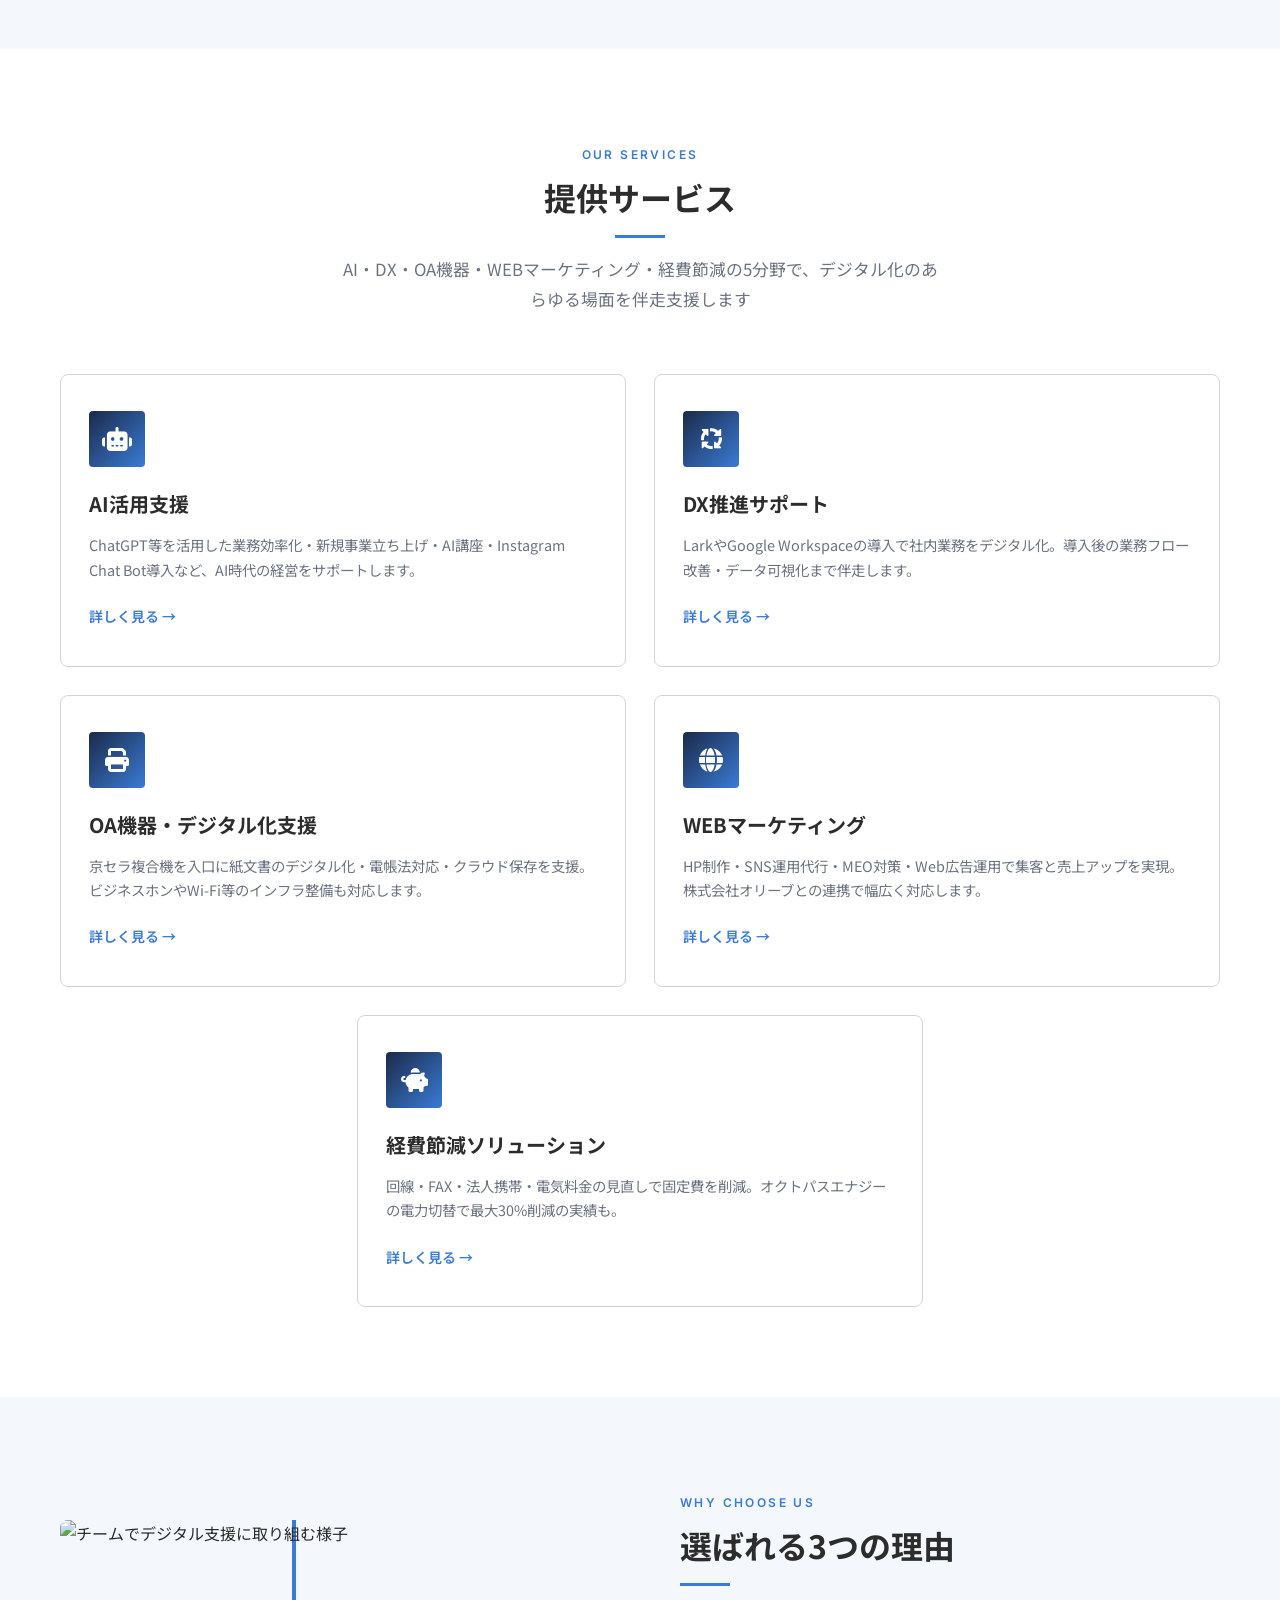
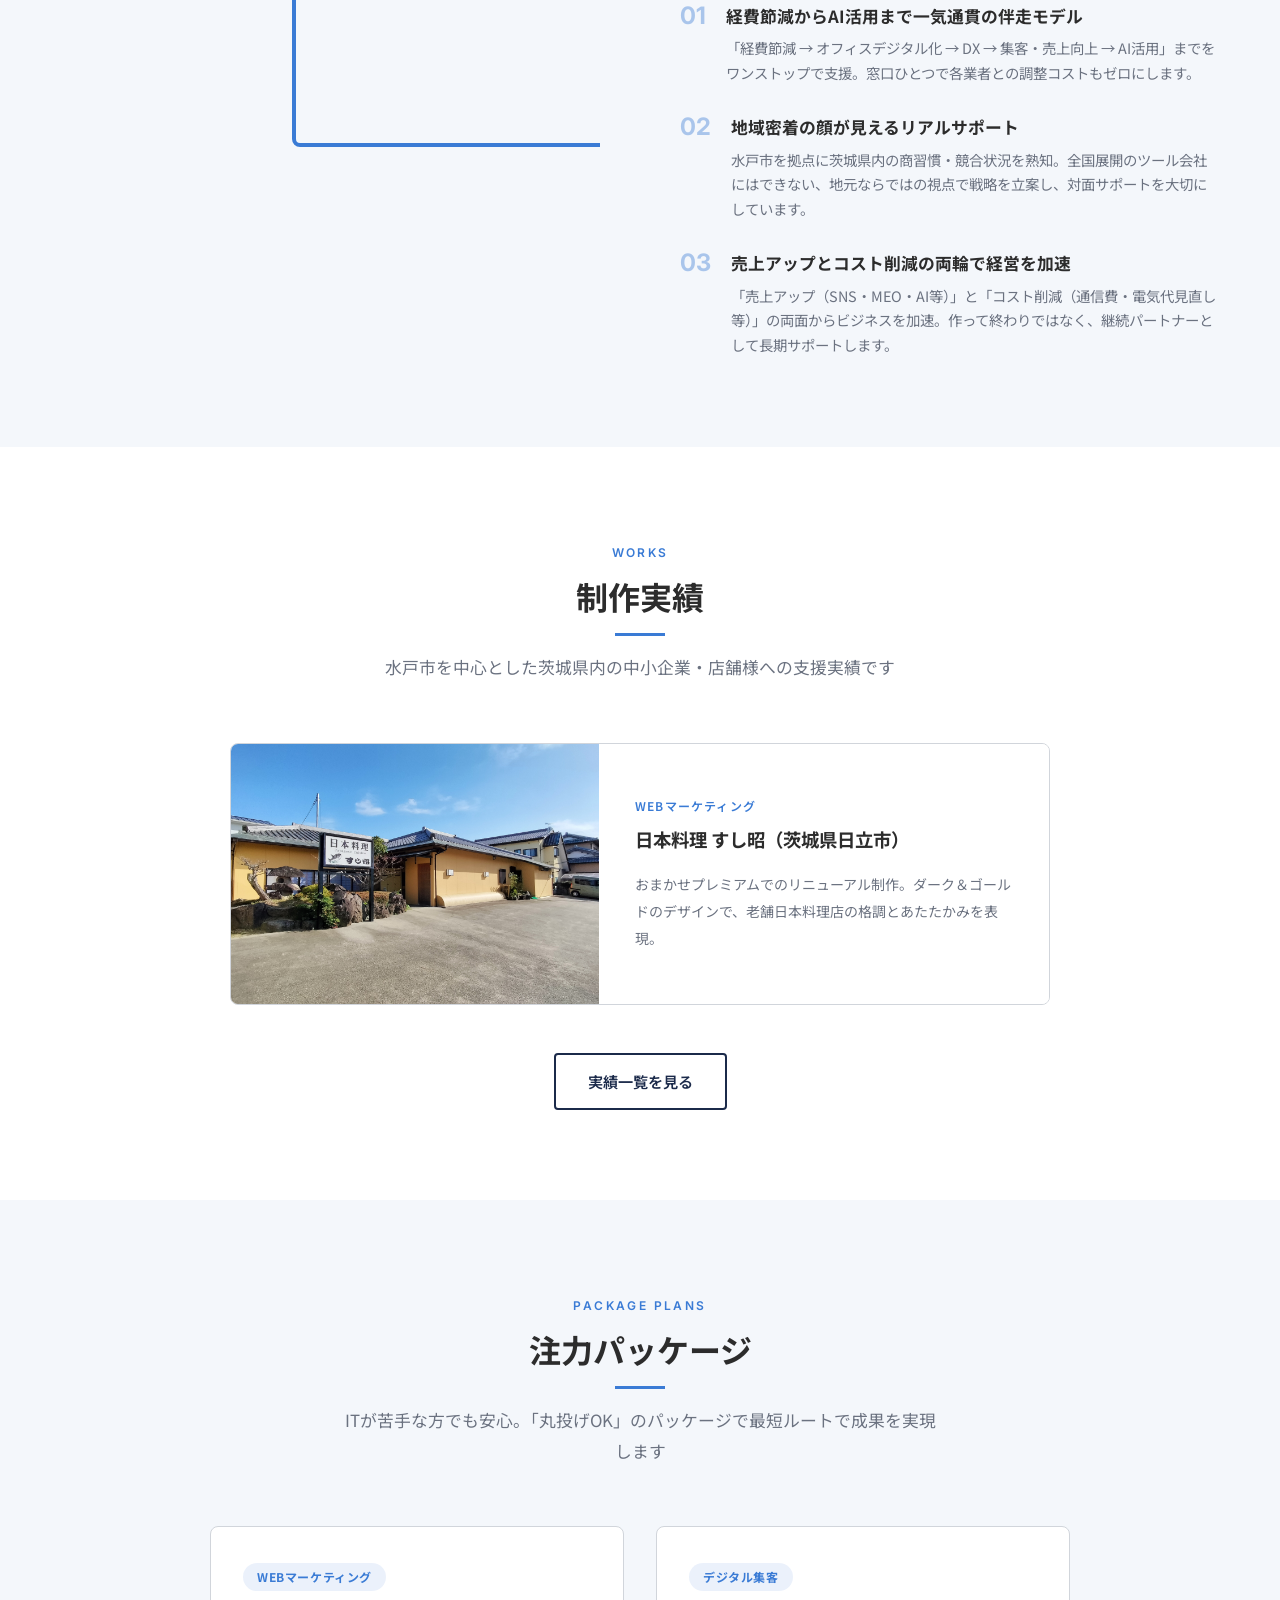
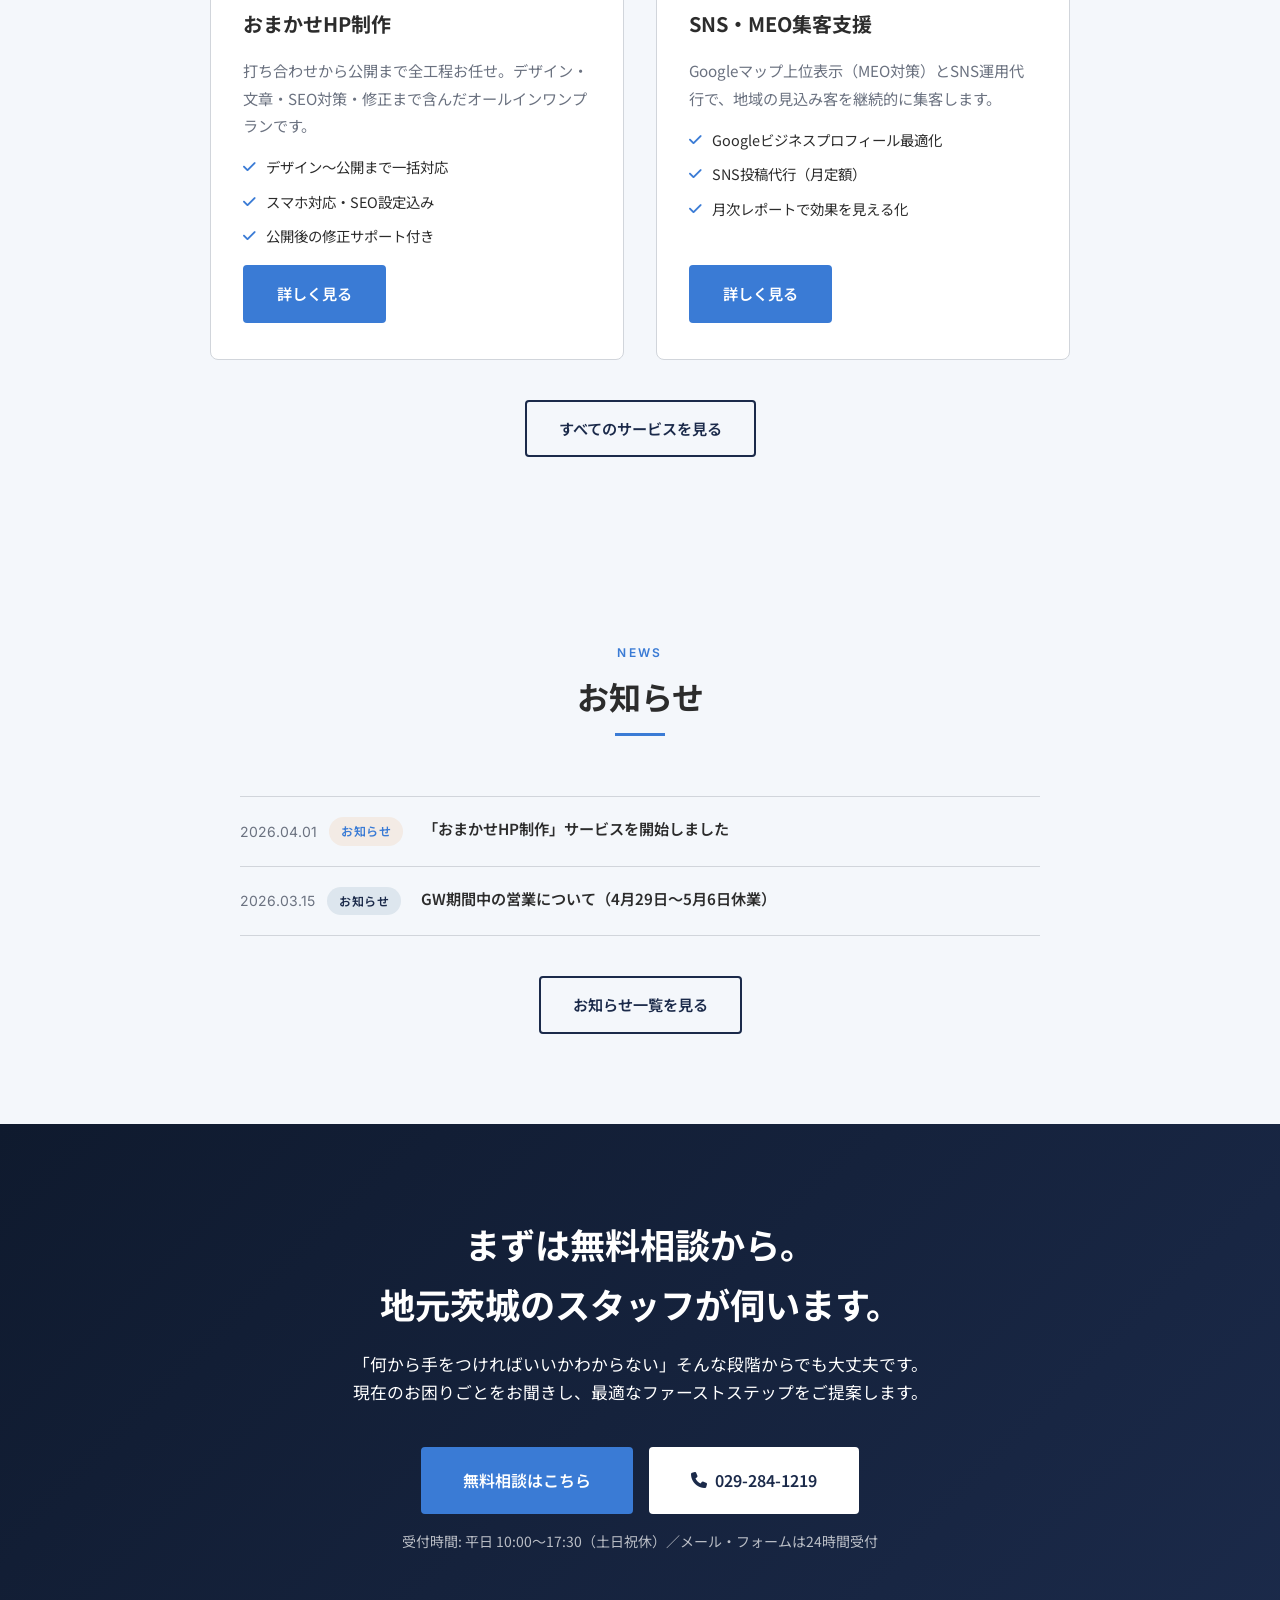
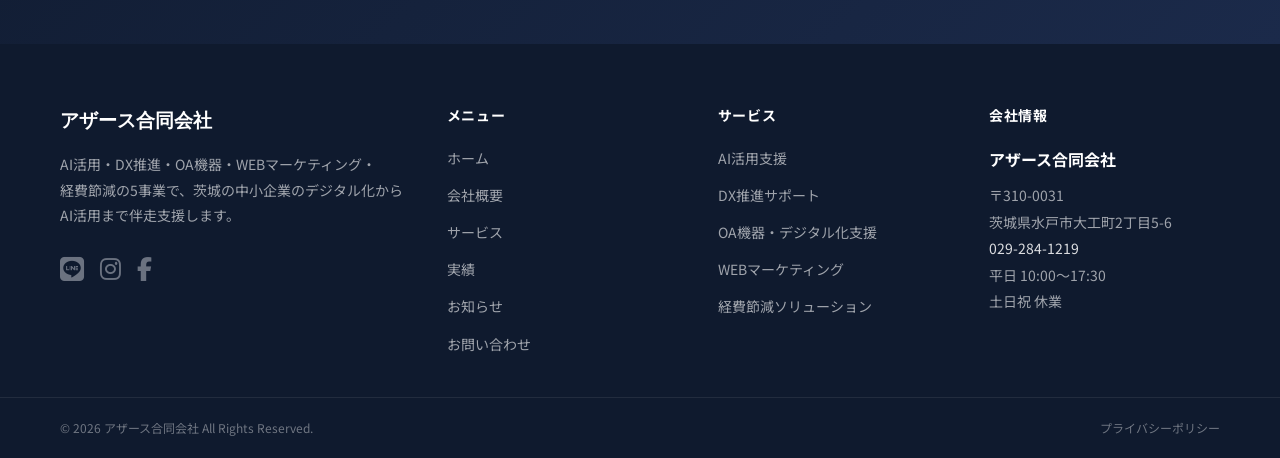
==== commit c0874586: "Add pain points & package sections, update hero/CTA copy - Hero: catchcopy updated to planning doc m" ====
--- a/index.html
+++ b/index.html
@@ -105,14 +105,14 @@
     <div class="hero-inner">
 
       <div class="hero-content fade-in">
-        <span class="hero-label">地域とともに、未来へ踏み出す</span>
+        <span class="hero-label">茨城の中小企業に、デジタルの力を。</span>
         <h1 class="hero-title">
           デジタル化もAI活用も<br>
-          <span class="highlight">最後まで伴走します</span>
+          <span class="highlight">丸ごとお任せください</span>
         </h1>
         <p class="hero-desc">
-          茨城県水戸市を拠点に、中小企業のデジタル化からAI活用まで一気通貫で支援<br>
-          経費節減・業務効率化・集客強化まで、あなたのビジネスの「次の一歩」に寄り添います
+          経費節減からウェブ集客・AI活用まで、ワンストップで伴走支援。<br>
+          「何から始めればいいか」という段階からご相談ください。
         </p>
         <div class="hero-actions">
           <a href="contact.html" class="btn btn-primary btn-lg">無料相談はこちら</a>
@@ -138,6 +138,46 @@
     </div>
   </section>
 
+
+  <!-- お悩み解決セクション -->
+  <section class="section section--alt" aria-label="お悩み解決">
+    <div class="container">
+      <div class="section-header">
+        <span class="section-label">Your Problems</span>
+        <h2 class="section-title">こんなお悩みはありませんか？</h2>
+      </div>
+      <div class="problems-grid">
+        <div class="problem-item fade-in">
+          <span class="problem-icon"><i class="fa-solid fa-file-invoice"></i></span>
+          <p>紙の業務が多く<br>人手が足りない</p>
+        </div>
+        <div class="problem-item fade-in fade-in-delay-1">
+          <span class="problem-icon"><i class="fa-solid fa-chart-line"></i></span>
+          <p>ネットからの集客を<br>増やしたい</p>
+        </div>
+        <div class="problem-item fade-in fade-in-delay-2">
+          <span class="problem-icon"><i class="fa-solid fa-yen-sign"></i></span>
+          <p>固定費・通信費を<br>もっと削減したい</p>
+        </div>
+        <div class="problem-item fade-in fade-in-delay-1">
+          <span class="problem-icon"><i class="fa-solid fa-robot"></i></span>
+          <p>AIを使いたいが<br>何から始めれば…</p>
+        </div>
+        <div class="problem-item fade-in fade-in-delay-2">
+          <span class="problem-icon"><i class="fa-solid fa-arrows-spin"></i></span>
+          <p>DXを進めたいが<br>社内に詳しい人がいない</p>
+        </div>
+        <div class="problem-item fade-in fade-in-delay-3">
+          <span class="problem-icon"><i class="fa-solid fa-handshake"></i></span>
+          <p>業者が多く<br>窓口をまとめたい</p>
+        </div>
+      </div>
+      <p class="problems-solution fade-in">
+        <i class="fa-solid fa-circle-check"></i>
+        アザースが、デジタルの「困った」をまるごとお引き受けします
+      </p>
+    </div>
+  </section>
 
   <!-- サービス概要セクション -->
   <section class="section" aria-label="サービス概要">
@@ -295,6 +335,44 @@
   </section>
 
 
+  <!-- パッケージプランセクション -->
+  <section class="section section--alt" aria-label="パッケージプラン">
+    <div class="container">
+      <div class="section-header">
+        <span class="section-label">Package Plans</span>
+        <h2 class="section-title">注力パッケージ</h2>
+        <p class="section-desc">ITが苦手な方でも安心。「丸投げOK」のパッケージで最短ルートで成果を実現します</p>
+      </div>
+      <div class="grid-2" style="max-width: 860px; margin: 0 auto 40px;">
+        <div class="package-card fade-in">
+          <span class="package-label">WEBマーケティング</span>
+          <h3 class="package-title">おまかせHP制作</h3>
+          <p class="package-desc">打ち合わせから公開まで全工程お任せ。デザイン・文章・SEO対策・修正まで含んだオールインワンプランです。</p>
+          <ul class="package-list">
+            <li><i class="fa-solid fa-check"></i> デザイン〜公開まで一括対応</li>
+            <li><i class="fa-solid fa-check"></i> スマホ対応・SEO設定込み</li>
+            <li><i class="fa-solid fa-check"></i> 公開後の修正サポート付き</li>
+          </ul>
+          <a href="service.html#web" class="btn btn-primary" style="margin-top: auto; align-self: flex-start;">詳しく見る</a>
+        </div>
+        <div class="package-card fade-in fade-in-delay-1">
+          <span class="package-label">デジタル集客</span>
+          <h3 class="package-title">SNS・MEO集客支援</h3>
+          <p class="package-desc">Googleマップ上位表示（MEO対策）とSNS運用代行で、地域の見込み客を継続的に集客します。</p>
+          <ul class="package-list">
+            <li><i class="fa-solid fa-check"></i> Googleビジネスプロフィール最適化</li>
+            <li><i class="fa-solid fa-check"></i> SNS投稿代行（月定額）</li>
+            <li><i class="fa-solid fa-check"></i> 月次レポートで効果を見える化</li>
+          </ul>
+          <a href="service.html#web" class="btn btn-primary" style="margin-top: auto; align-self: flex-start;">詳しく見る</a>
+        </div>
+      </div>
+      <div class="news-center-btn">
+        <a href="service.html" class="btn btn-secondary">すべてのサービスを見る</a>
+      </div>
+    </div>
+  </section>
+
   <!-- お知らせセクション -->
   <section class="section section--alt" aria-label="お知らせ">
     <div class="container">
@@ -341,7 +419,7 @@
   <!-- CTAセクション -->
   <section class="cta-section" aria-label="お問い合わせ誘導">
     <div class="container">
-      <h2 class="cta-title fade-in">まずは無料相談からご連絡ください</h2>
+      <h2 class="cta-title fade-in">まずは無料相談から。<br>地元茨城のスタッフが伺います。</h2>
       <p class="cta-desc fade-in fade-in-delay-1">
         「何から手をつければいいかわからない」そんな段階からでも大丈夫です。<br>
         現在のお困りごとをお聞きし、最適なファーストステップをご提案します。
--- a/css/style.css
+++ b/css/style.css
@@ -1478,3 +1478,118 @@
   color: var(--color-text-light);
   margin-bottom: 40px;
 }
+
+
+/* ============================================
+   お悩みセクション
+   ============================================ */
+.problems-grid {
+  display: grid;
+  grid-template-columns: repeat(3, 1fr);
+  gap: 20px;
+  margin-bottom: 40px;
+}
+
+.problem-item {
+  background: #fff;
+  border: 1px solid var(--color-border);
+  border-radius: var(--border-radius-lg);
+  padding: 28px 20px;
+  text-align: center;
+  display: flex;
+  flex-direction: column;
+  align-items: center;
+  gap: 14px;
+}
+
+.problem-icon {
+  width: 52px;
+  height: 52px;
+  background: var(--color-bg-alt);
+  border-radius: 50%;
+  display: flex;
+  align-items: center;
+  justify-content: center;
+  font-size: 1.2rem;
+  color: var(--color-primary);
+}
+
+.problem-item p {
+  font-size: 0.95rem;
+  font-weight: 600;
+  line-height: 1.7;
+  color: var(--color-text);
+}
+
+.problems-solution {
+  text-align: center;
+  font-size: 1.05rem;
+  font-weight: 700;
+  color: var(--color-primary);
+  padding: 20px 32px;
+  background: var(--color-bg-alt);
+  border-radius: var(--border-radius-lg);
+  border-left: 4px solid var(--color-primary);
+  display: flex;
+  align-items: center;
+  justify-content: center;
+  gap: 10px;
+}
+
+/* ============================================
+   パッケージカード
+   ============================================ */
+.package-card {
+  background: #fff;
+  border: 1px solid var(--color-border);
+  border-radius: var(--border-radius-lg);
+  padding: 36px 32px;
+  display: flex;
+  flex-direction: column;
+  gap: 16px;
+}
+
+.package-label {
+  display: inline-block;
+  font-size: 0.75rem;
+  font-weight: 700;
+  letter-spacing: 0.05em;
+  color: var(--color-primary-light);
+  background: rgba(58, 123, 213, 0.1);
+  padding: 4px 14px;
+  border-radius: 100px;
+  align-self: flex-start;
+}
+
+.package-title {
+  font-size: 1.25rem;
+  font-weight: 700;
+  color: var(--color-text);
+}
+
+.package-desc {
+  font-size: 0.95rem;
+  line-height: 1.8;
+  color: var(--color-text-light);
+}
+
+.package-list {
+  list-style: none;
+  display: flex;
+  flex-direction: column;
+  gap: 10px;
+  flex: 1;
+}
+
+.package-list li {
+  display: flex;
+  align-items: center;
+  gap: 10px;
+  font-size: 0.9rem;
+  color: var(--color-text);
+}
+
+.package-list li i {
+  color: var(--color-primary-light);
+  flex-shrink: 0;
+}
--- a/css/responsive.css
+++ b/css/responsive.css
@@ -13,6 +13,26 @@
    ============================================ */
 @media (max-width: 1199px) {
 
+  /* 実績カード: テキスト横幅確保 */
+  .work-item .work-body {
+    padding: 28px 24px !important;
+  }
+
+  /* 料金表: 幅を広げる */
+  .pricing-grid {
+    max-width: 520px !important;
+  }
+
+  /* section-desc 幅制限を解除 */
+  .section-desc {
+    max-width: 100%;
+  }
+
+  /* cta-desc */
+  .cta-desc {
+    font-size: 1rem;
+  }
+
   /* ヒーローセクション */
   .hero-inner {
     grid-template-columns: 1fr;
@@ -139,6 +159,11 @@
   /* 会社概要テーブル */
   .info-table th {
     width: 160px;
+  }
+
+  /* お悩みグリッド: 2列 */
+  .problems-grid {
+    grid-template-columns: repeat(2, 1fr);
   }
 }
 
@@ -156,6 +181,65 @@
     --font-size-h3: 1.3rem;
   }
 
+  /* 実績カード: 縦並びに変換 */
+  .work-item {
+    flex-direction: column !important;
+  }
+
+  .work-item .work-image {
+    width: 100% !important;
+    min-height: 220px !important;
+    border-radius: 0 !important;
+  }
+
+  .work-item .work-body {
+    padding: 24px 20px !important;
+    border-radius: 0 !important;
+  }
+
+  /* ヒーロー余白 */
+  .hero-inner {
+    padding: 60px var(--spacing-container);
+  }
+
+  .hero-desc {
+    font-size: 0.95rem;
+    word-break: auto-phrase;
+  }
+
+  /* 料金表: フル幅 */
+  .pricing-grid {
+    max-width: 100% !important;
+  }
+
+  /* section-desc */
+  .section-desc {
+    font-size: 0.95rem;
+    word-break: auto-phrase;
+  }
+
+  /* cta-desc */
+  .cta-desc {
+    font-size: 0.95rem;
+    word-break: auto-phrase;
+  }
+
+  /* cta-note */
+  .cta-note {
+    font-size: 0.8rem;
+    word-break: auto-phrase;
+  }
+
+  /* フッター説明文 */
+  .footer-desc {
+    word-break: auto-phrase;
+  }
+
+  /* 実績グリッドの外側コンテナ */
+  div[style*="max-width: 820px"] {
+    max-width: 100% !important;
+  }
+
   /* ヘッダー */
   .global-nav {
     display: none;
@@ -309,6 +393,16 @@
     align-items: center;
   }
 
+  /* お悩みグリッド: 1列 */
+  .problems-grid {
+    grid-template-columns: repeat(2, 1fr);
+  }
+
+  /* パッケージカード余白 */
+  .package-card {
+    padding: 28px 24px;
+  }
+
   /* ボタン幅調整 */
   .btn-lg {
     padding: 16px 32px;
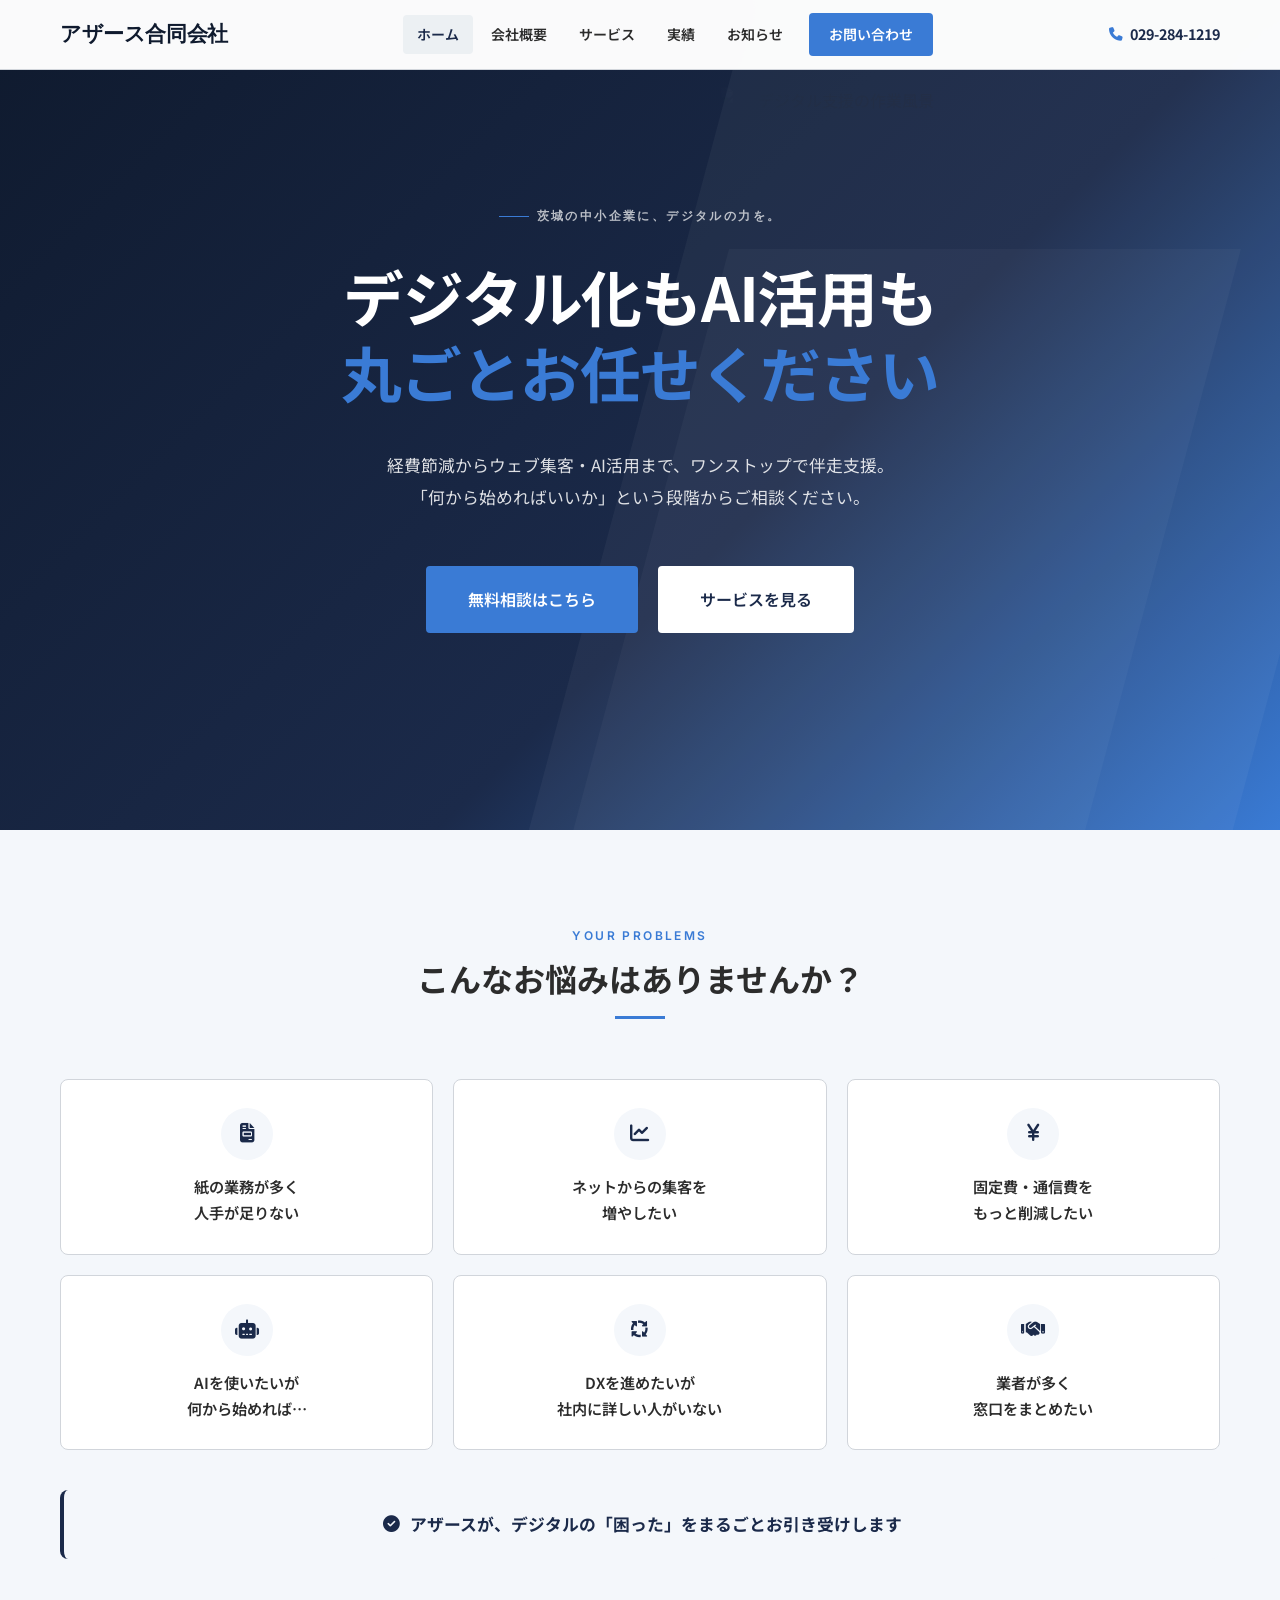
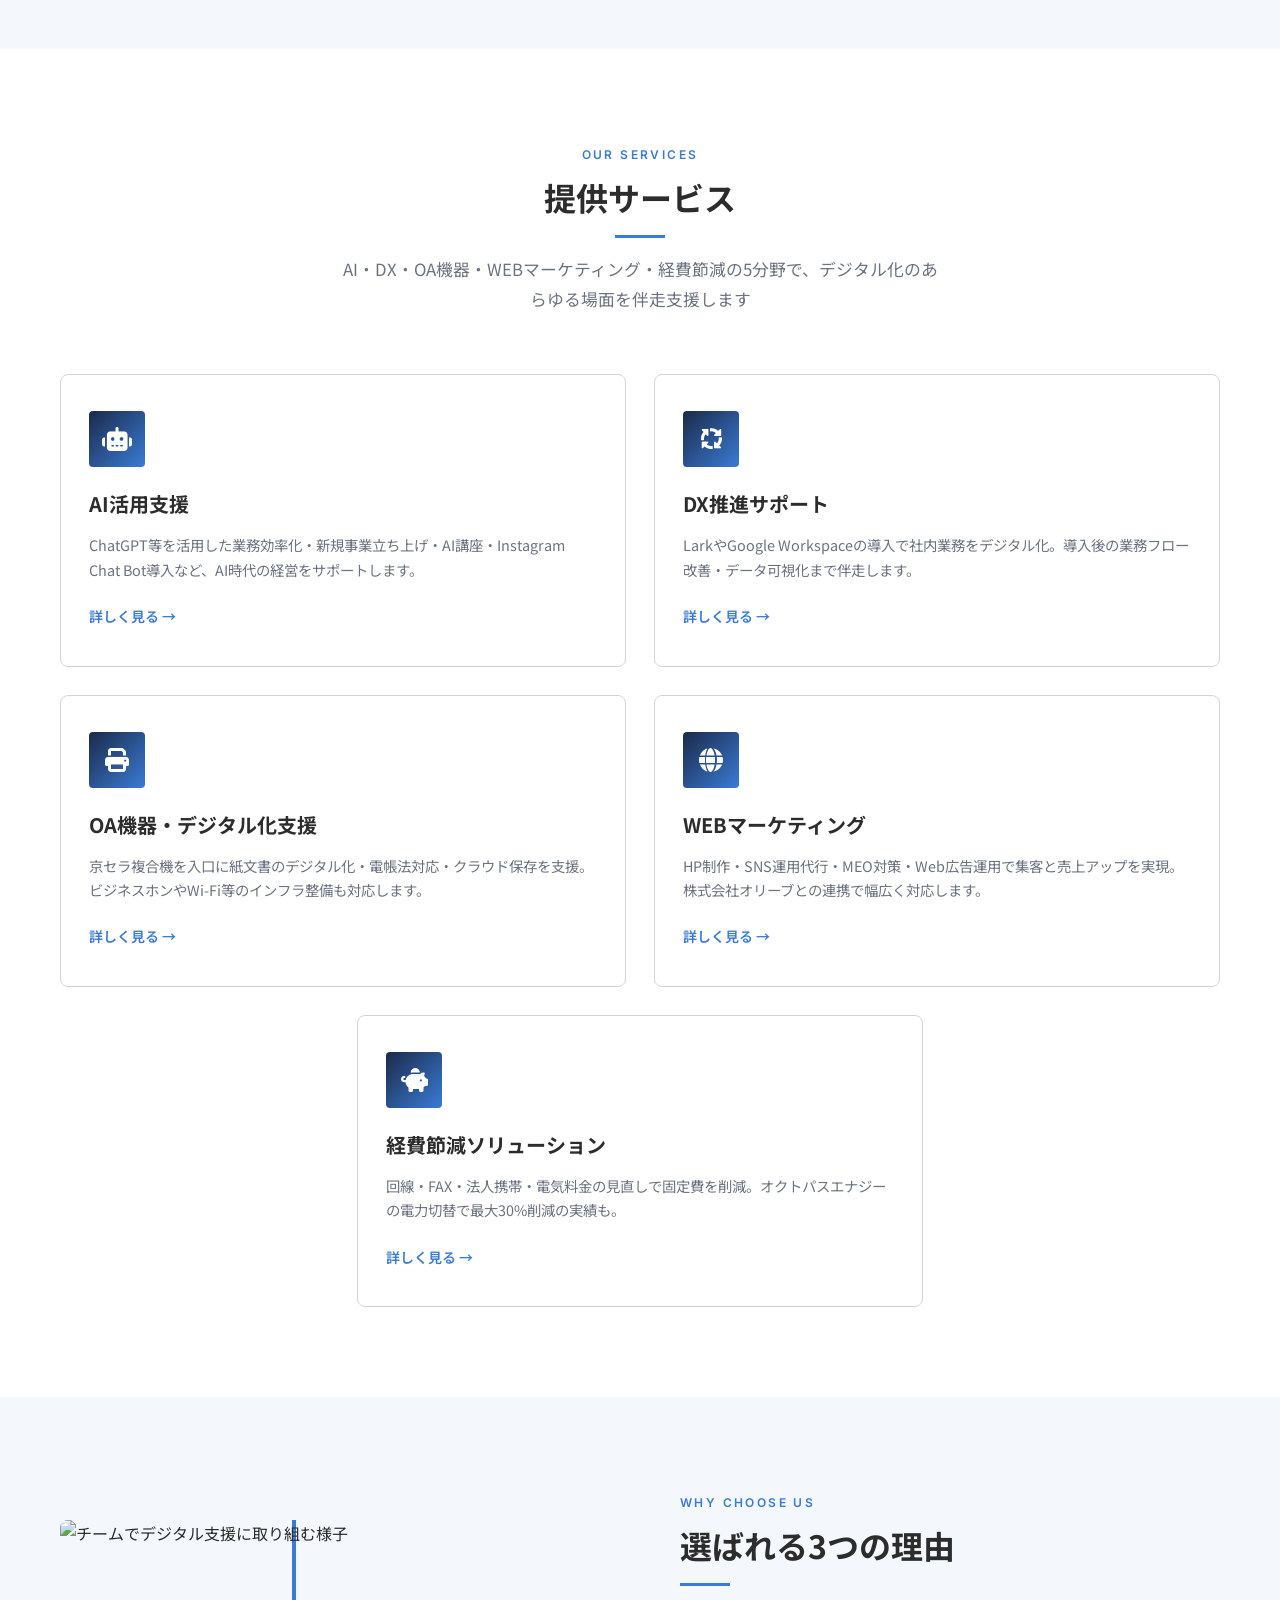
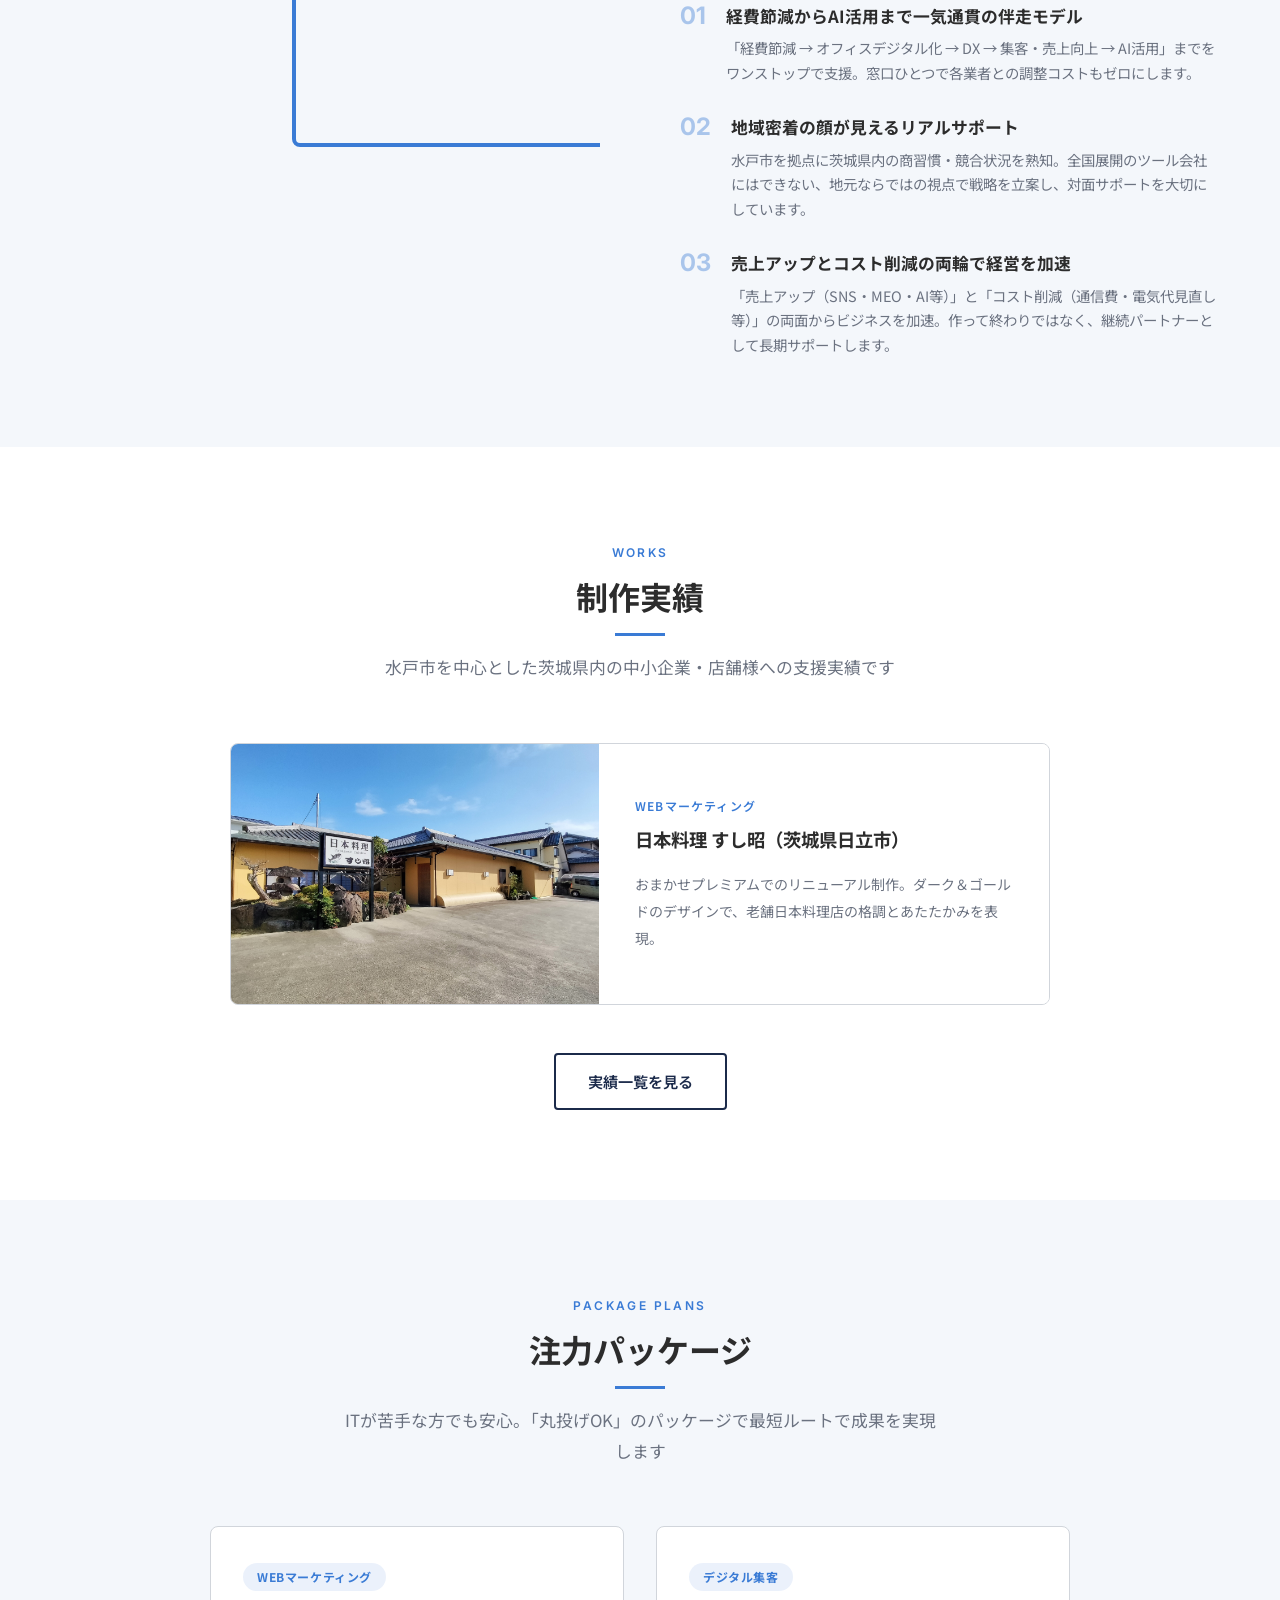
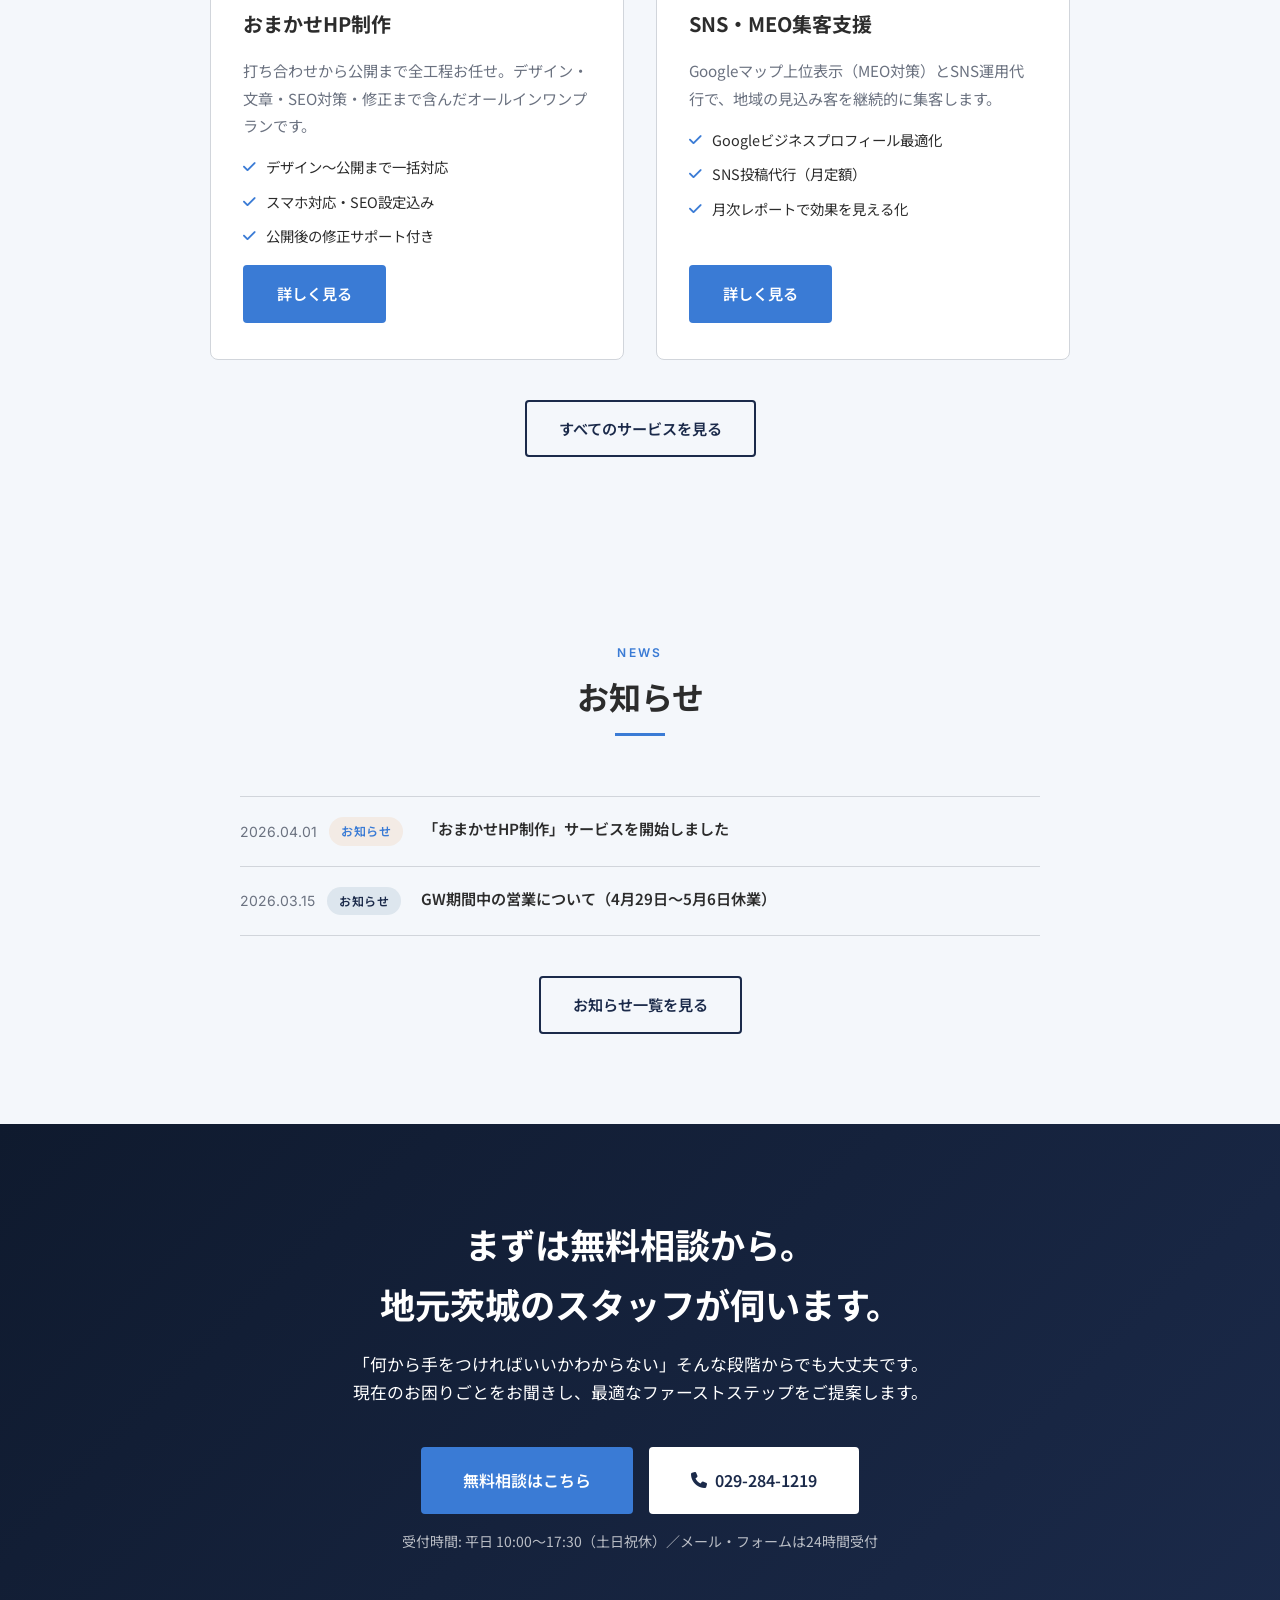
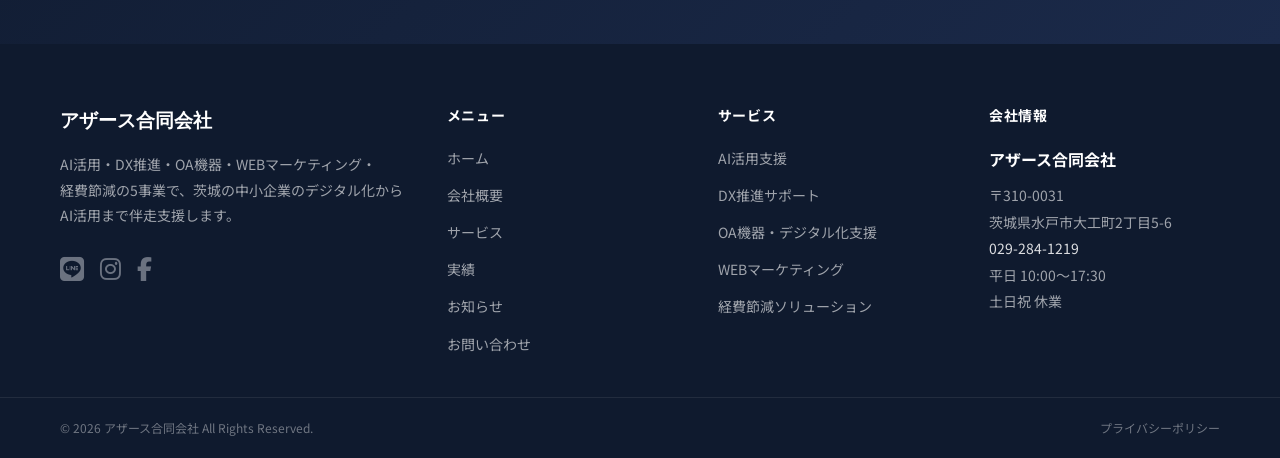
==== commit cb13bb08: "Add phone number to desktop header across all pages - header-tel リンクをナビ右に追加（PC表示のみ、スマホ非表示） - CSS: .h" ====
--- a/index.html
+++ b/index.html
@@ -81,6 +81,7 @@
       <a href="news.html">お知らせ</a>
       <a href="contact.html" class="nav-cta">お問い合わせ</a>
     </nav>
+    <a href="tel:029-284-1219" class="header-tel" aria-label="電話番号 029-284-1219"><i class="fa-solid fa-phone"></i><span>029-284-1219</span></a>
     <button class="hamburger-btn" aria-expanded="false" aria-controls="mobile-menu" aria-label="メニューを開く">
       <span></span><span></span><span></span>
     </button>
--- a/css/style.css
+++ b/css/style.css
@@ -1593,3 +1593,28 @@
   color: var(--color-primary-light);
   flex-shrink: 0;
 }
+
+
+/* ============================================
+   ヘッダー電話番号
+   ============================================ */
+.header-tel {
+  display: flex;
+  align-items: center;
+  gap: 7px;
+  font-size: 0.9rem;
+  font-weight: 700;
+  color: var(--color-primary);
+  text-decoration: none;
+  white-space: nowrap;
+  padding: 6px 0;
+}
+
+.header-tel i {
+  font-size: 0.85rem;
+  color: var(--color-primary-light);
+}
+
+.header-tel:hover {
+  color: var(--color-primary-light);
+}
--- a/css/responsive.css
+++ b/css/responsive.css
@@ -241,6 +241,10 @@
   }
 
   /* ヘッダー */
+  .header-tel {
+    display: none;
+  }
+
   .global-nav {
     display: none;
   }
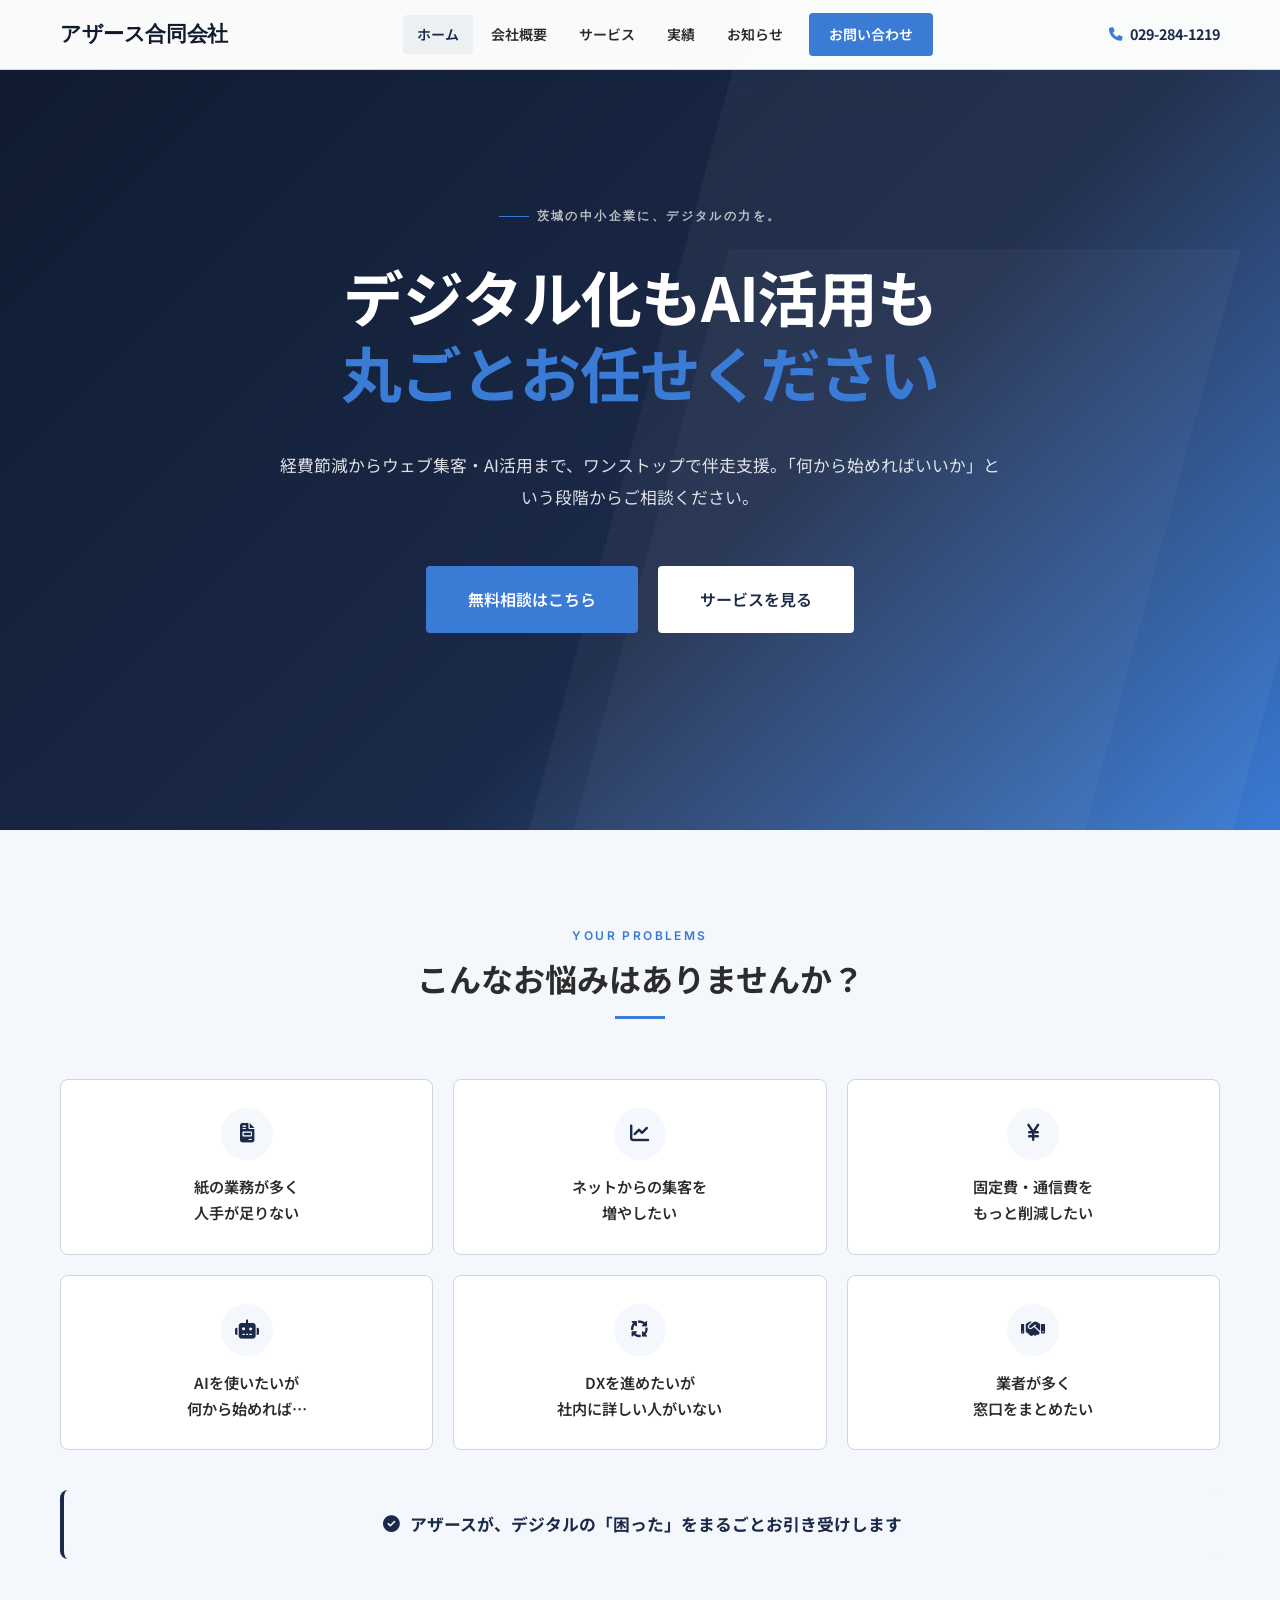
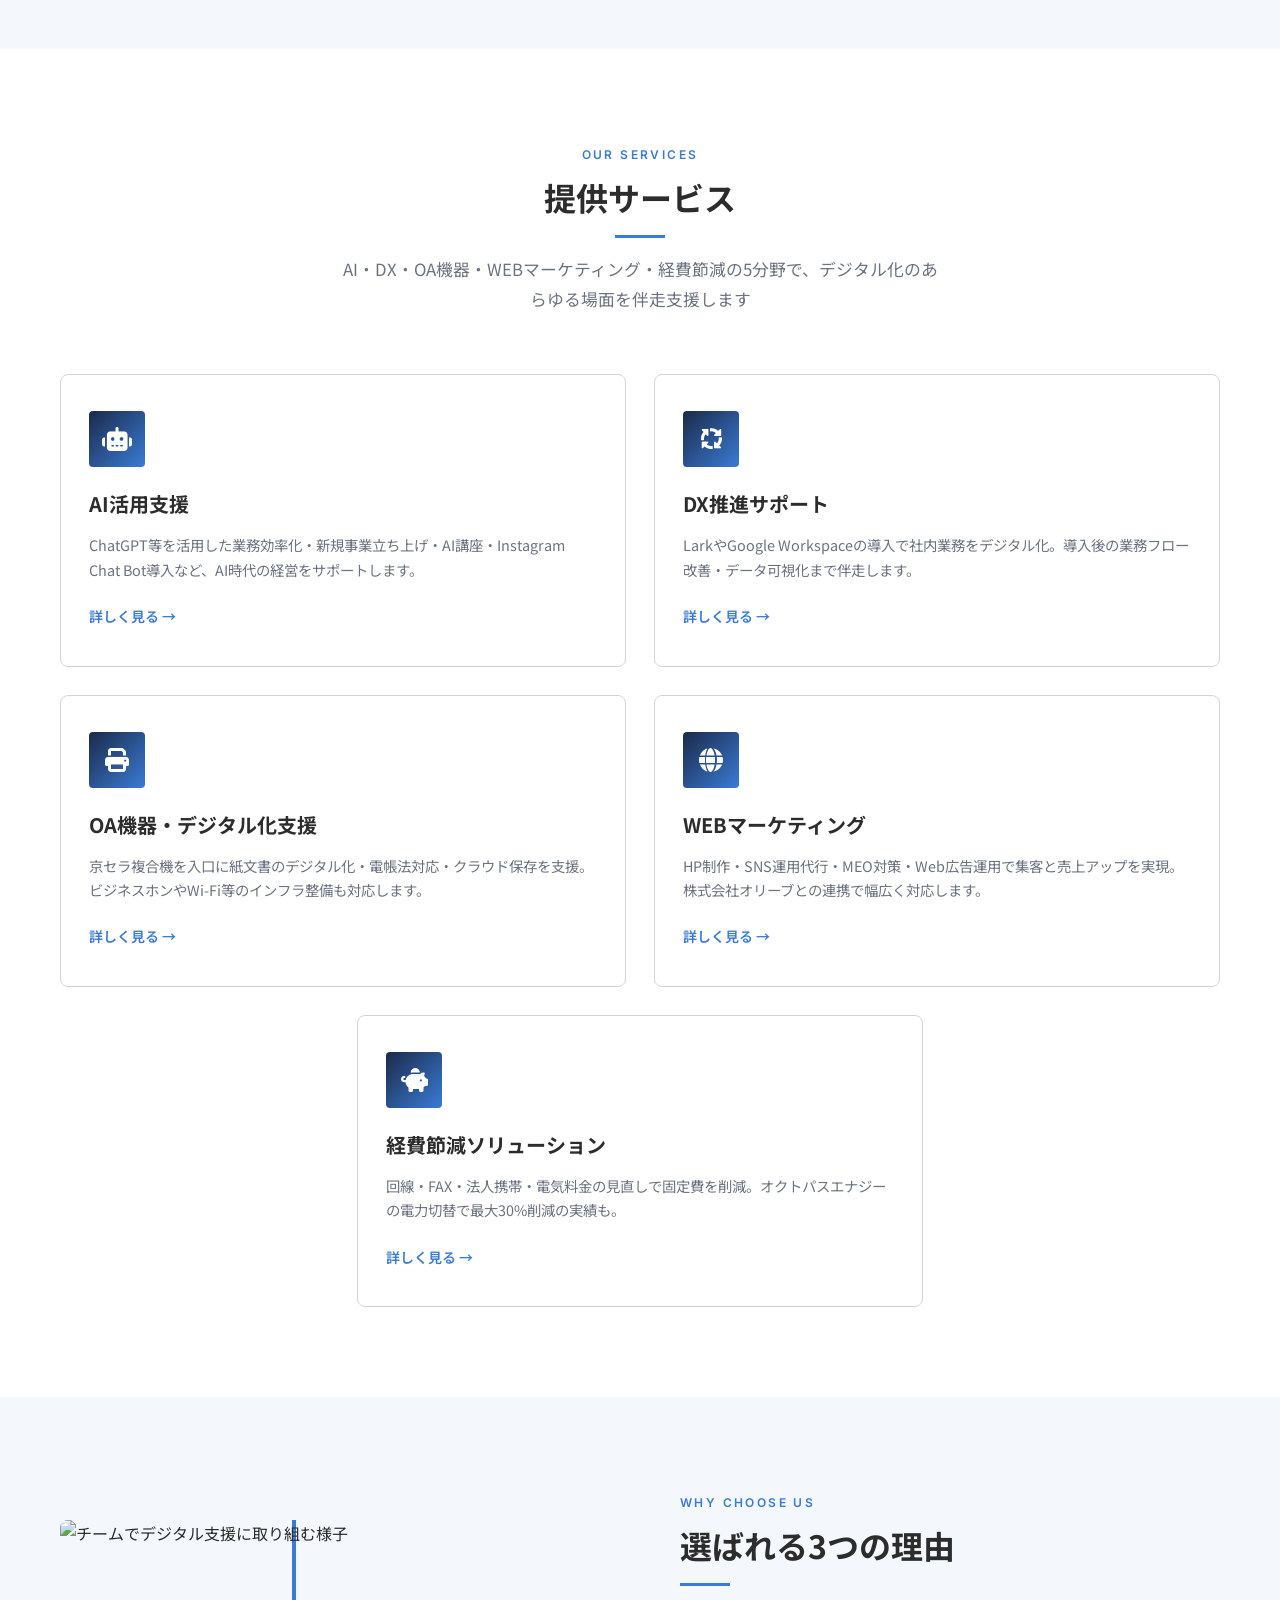
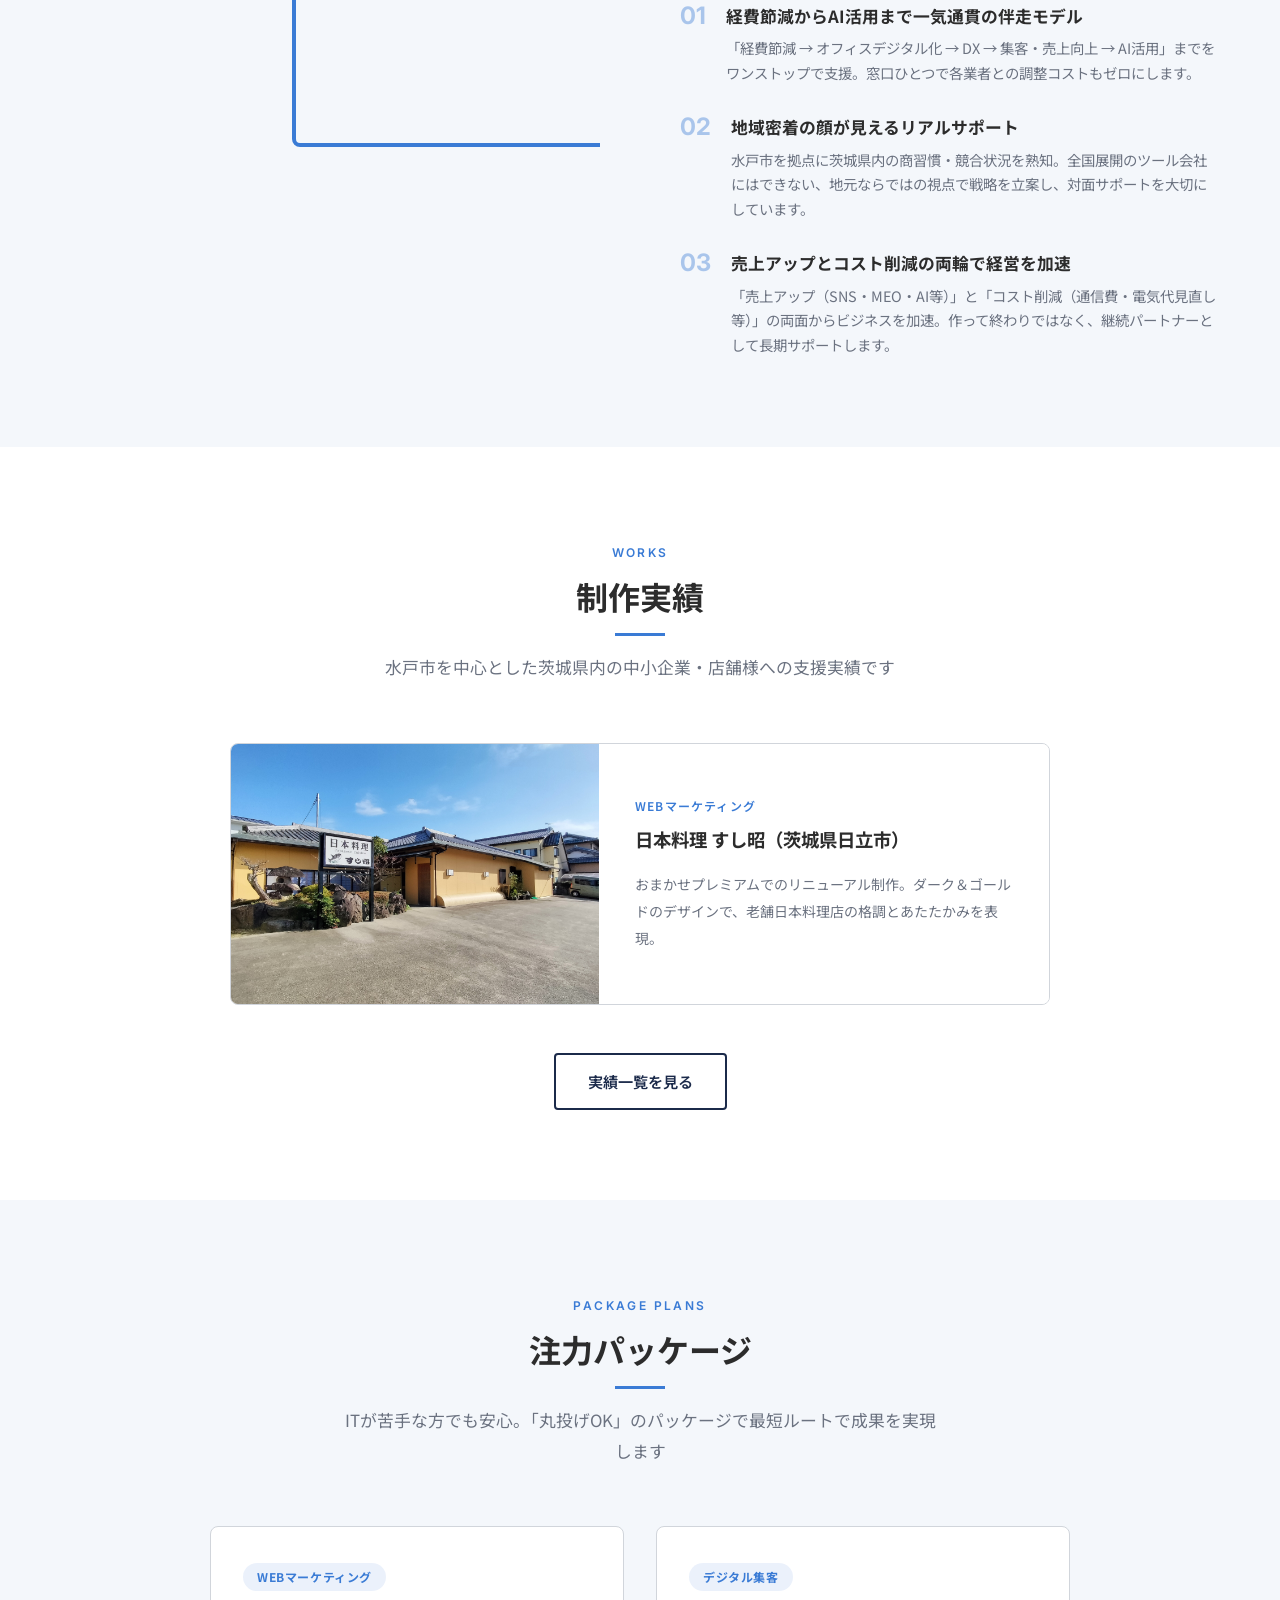
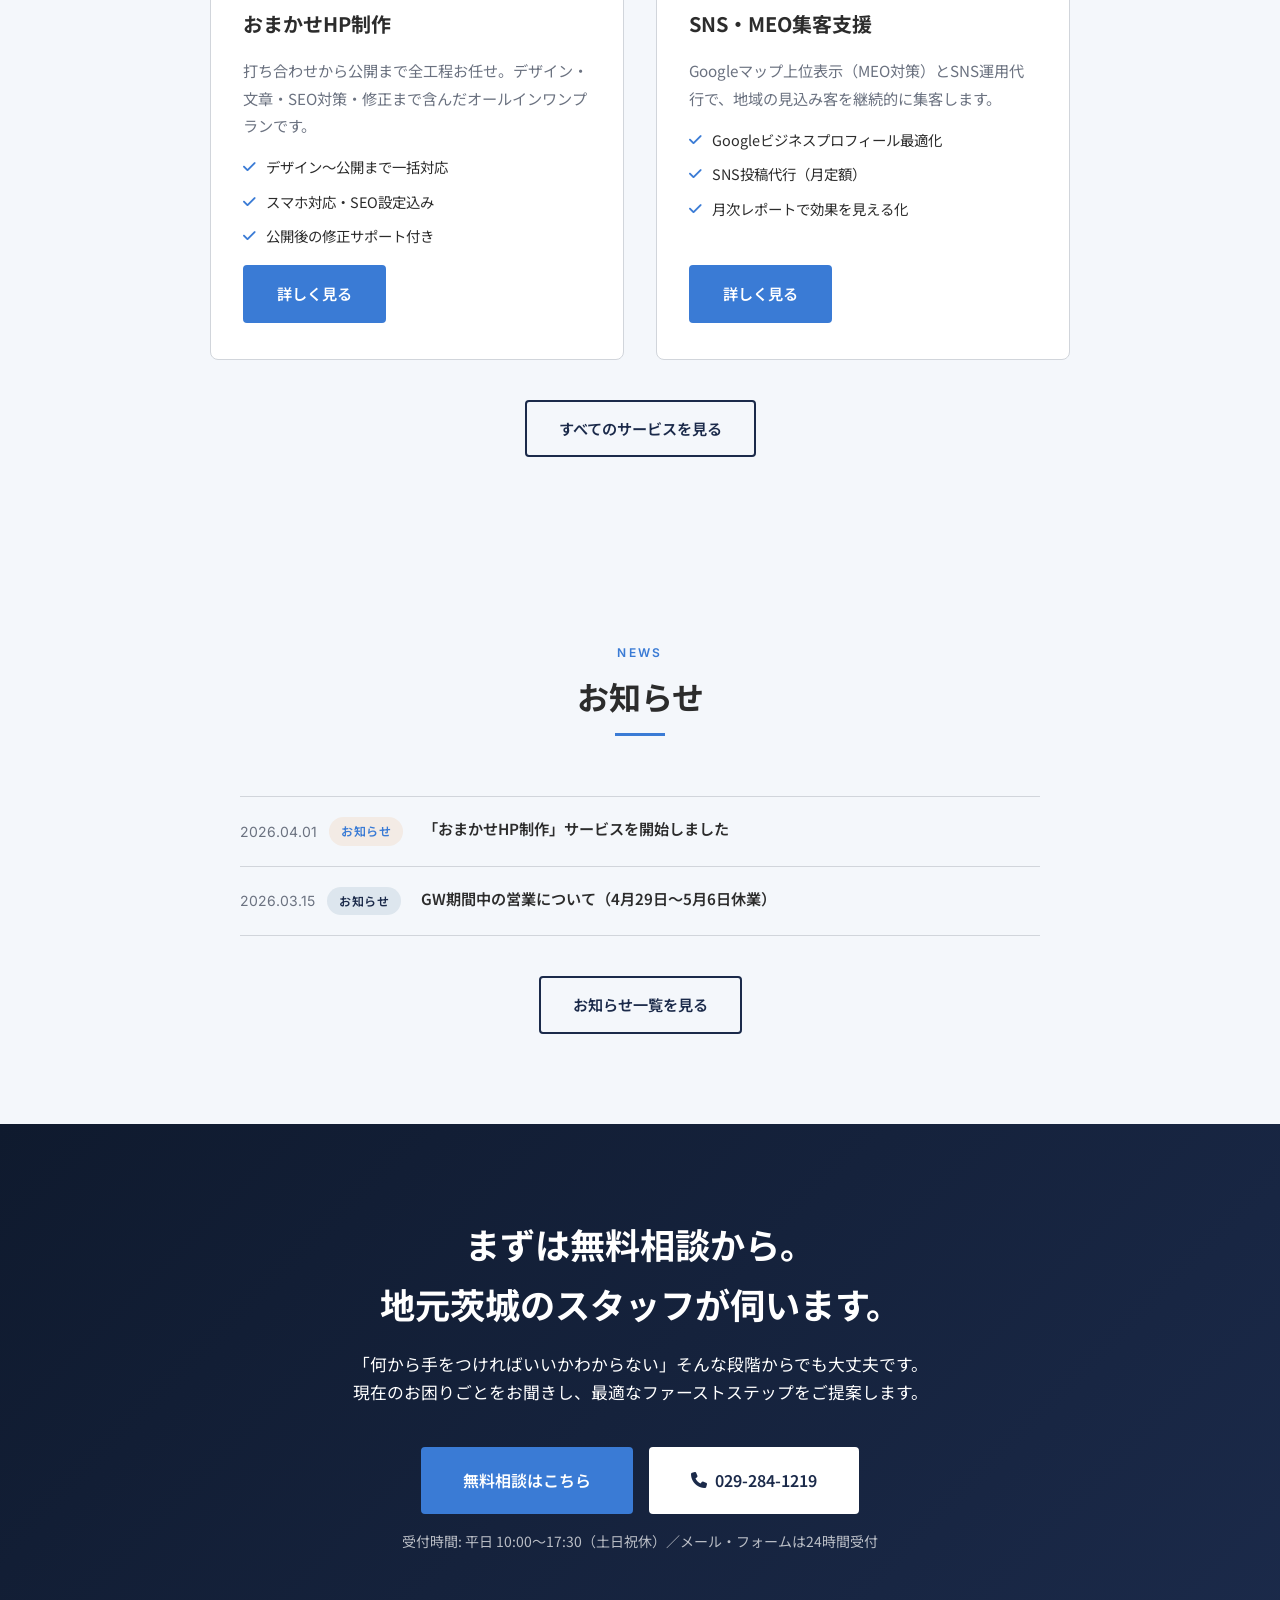
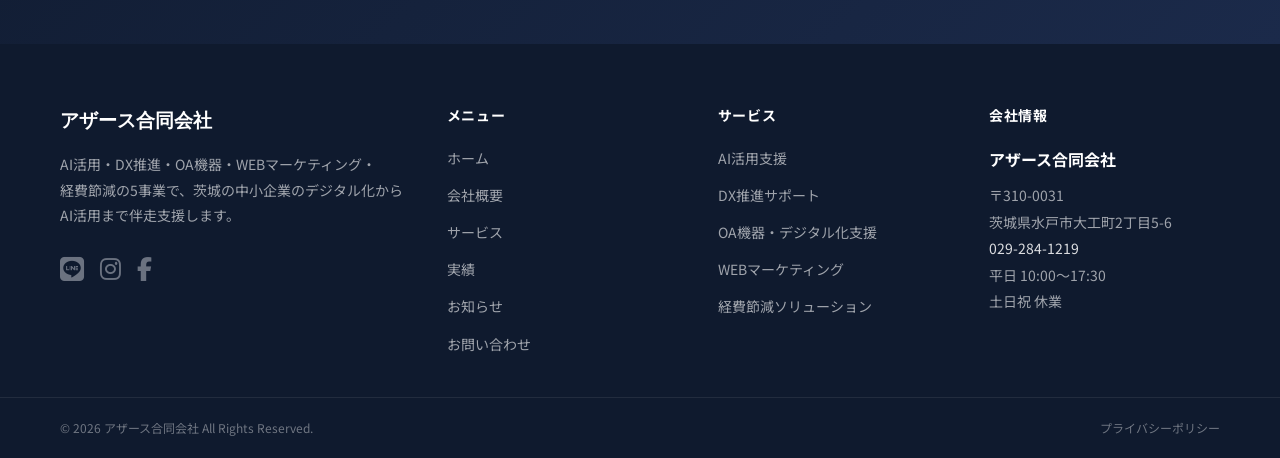
==== commit ff3f1b1c: "hero-desc: remove br for better mobile wrapping" ====
--- a/index.html
+++ b/index.html
@@ -112,8 +112,7 @@
           <span class="highlight">丸ごとお任せください</span>
         </h1>
         <p class="hero-desc">
-          経費節減からウェブ集客・AI活用まで、ワンストップで伴走支援。<br>
-          「何から始めればいいか」という段階からご相談ください。
+          経費節減からウェブ集客・AI活用まで、ワンストップで伴走支援。「何から始めればいいか」という段階からご相談ください。
         </p>
         <div class="hero-actions">
           <a href="contact.html" class="btn btn-primary btn-lg">無料相談はこちら</a>
--- a/css/style.css
+++ b/css/style.css
@@ -1618,3 +1618,30 @@
 .header-tel:hover {
   color: var(--color-primary-light);
 }
+
+
+/* ============================================
+   フッター アコーディオン（モバイル用矢印）
+   ============================================ */
+@media (max-width: 767px) {
+  .footer-col-title {
+    cursor: pointer;
+    display: flex;
+    justify-content: space-between;
+    align-items: center;
+    user-select: none;
+  }
+
+  .footer-col-title::after {
+    content: '\f078';
+    font-family: 'Font Awesome 6 Free';
+    font-weight: 900;
+    font-size: 0.75rem;
+    transition: transform 0.25s ease;
+    color: var(--color-text-light);
+  }
+
+  .footer-col-title[aria-expanded="true"]::after {
+    transform: rotate(180deg);
+  }
+}
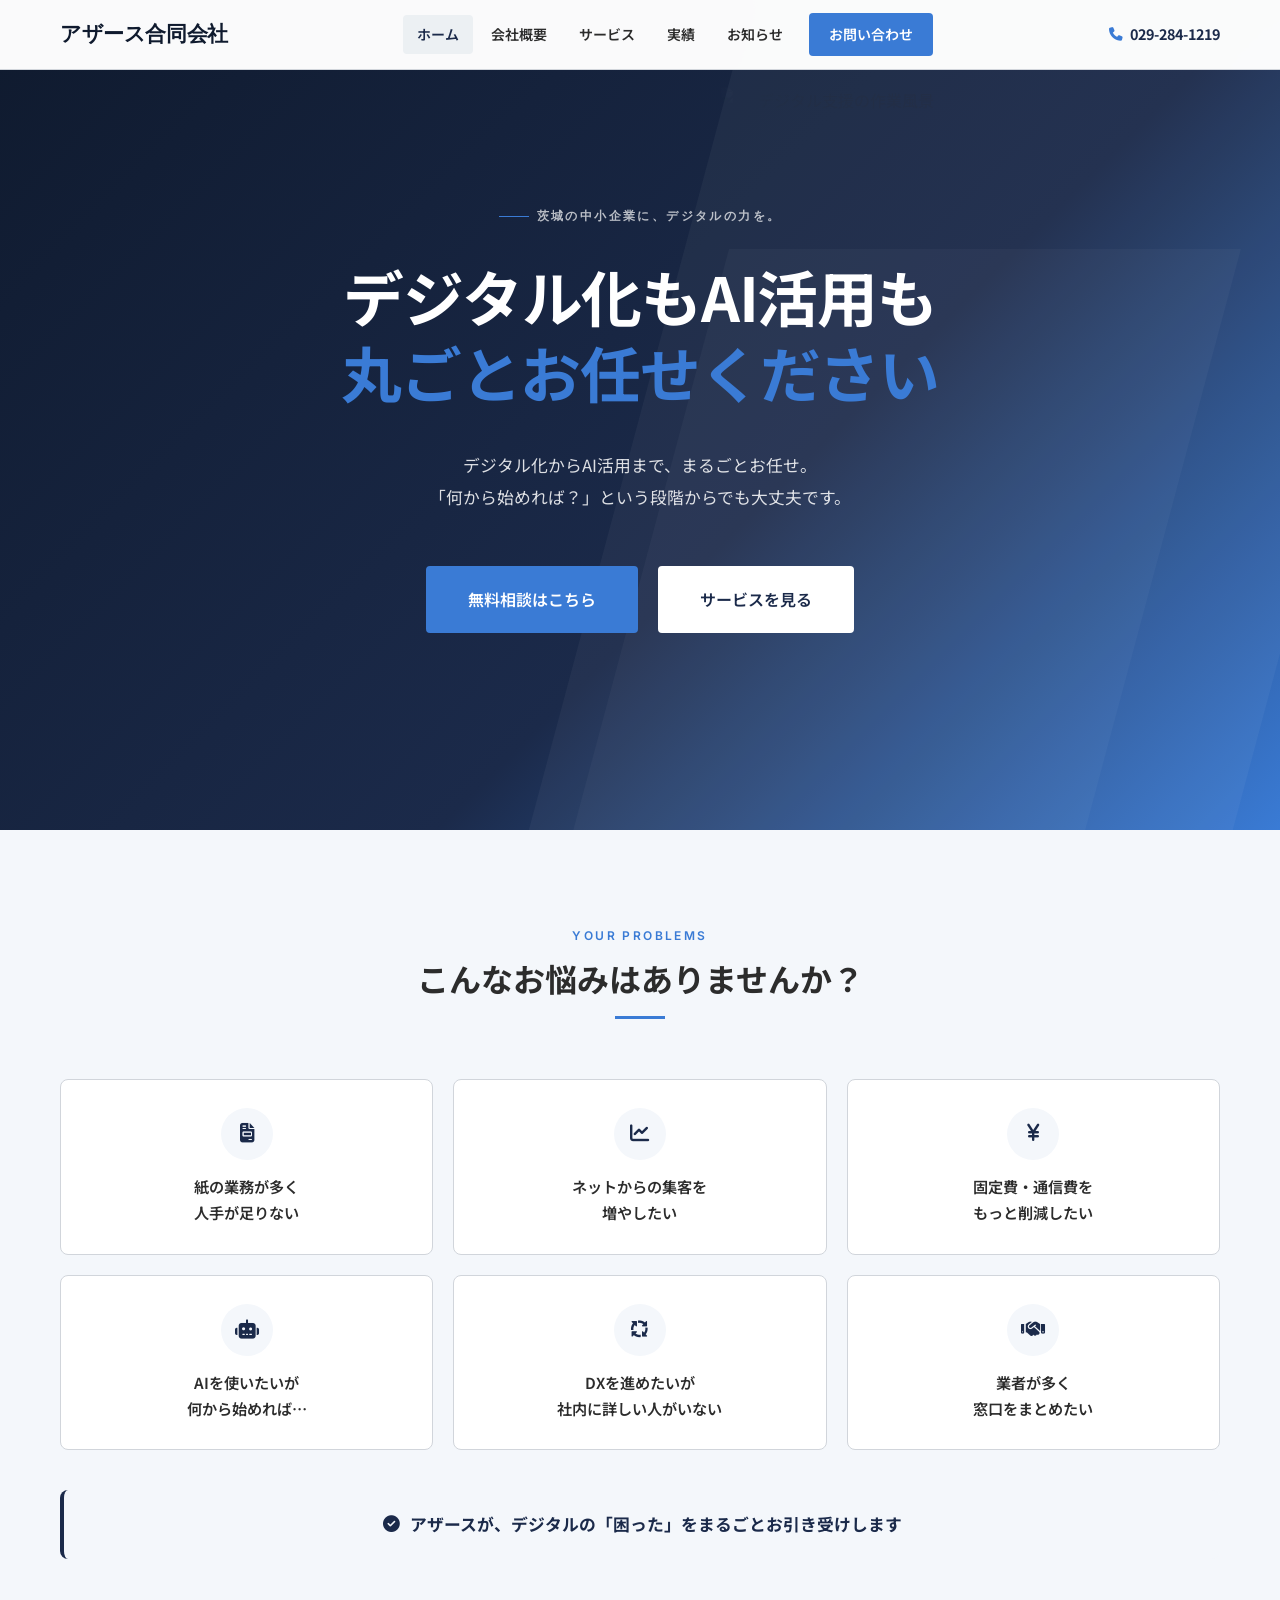
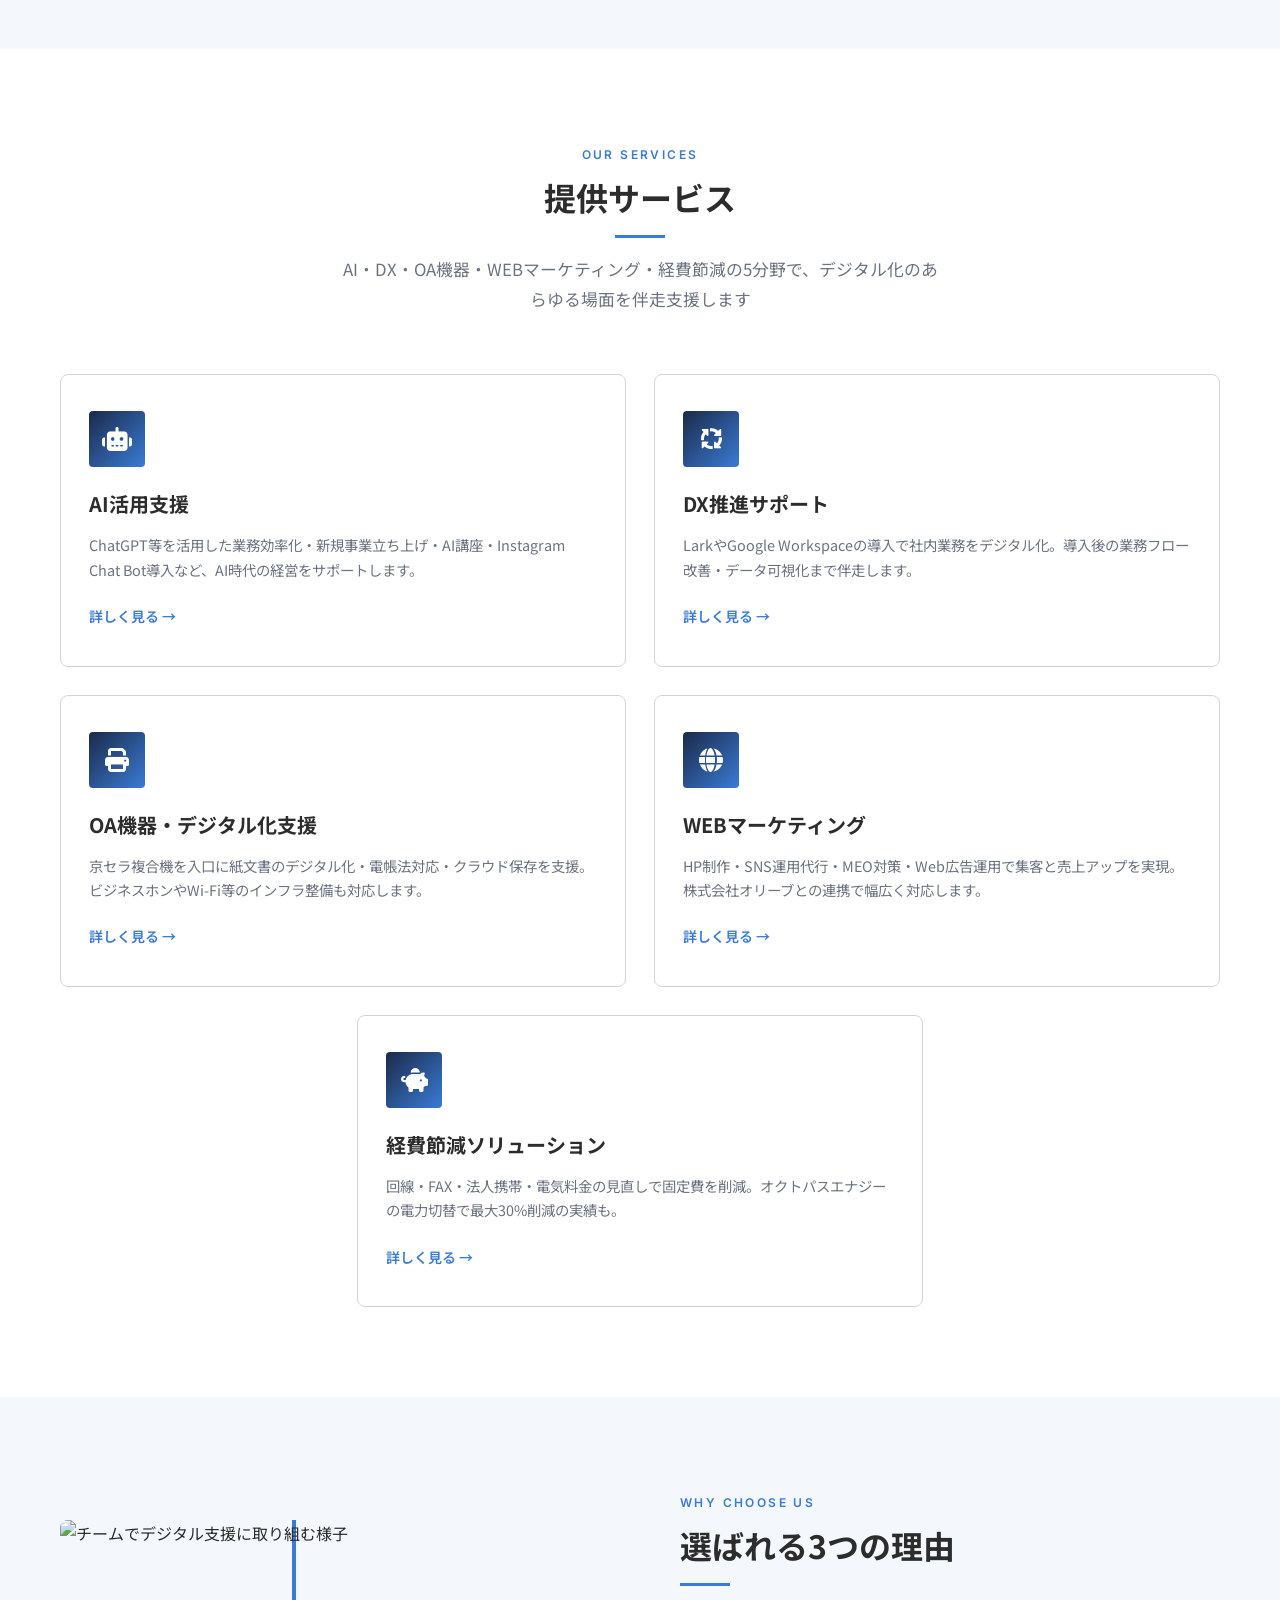
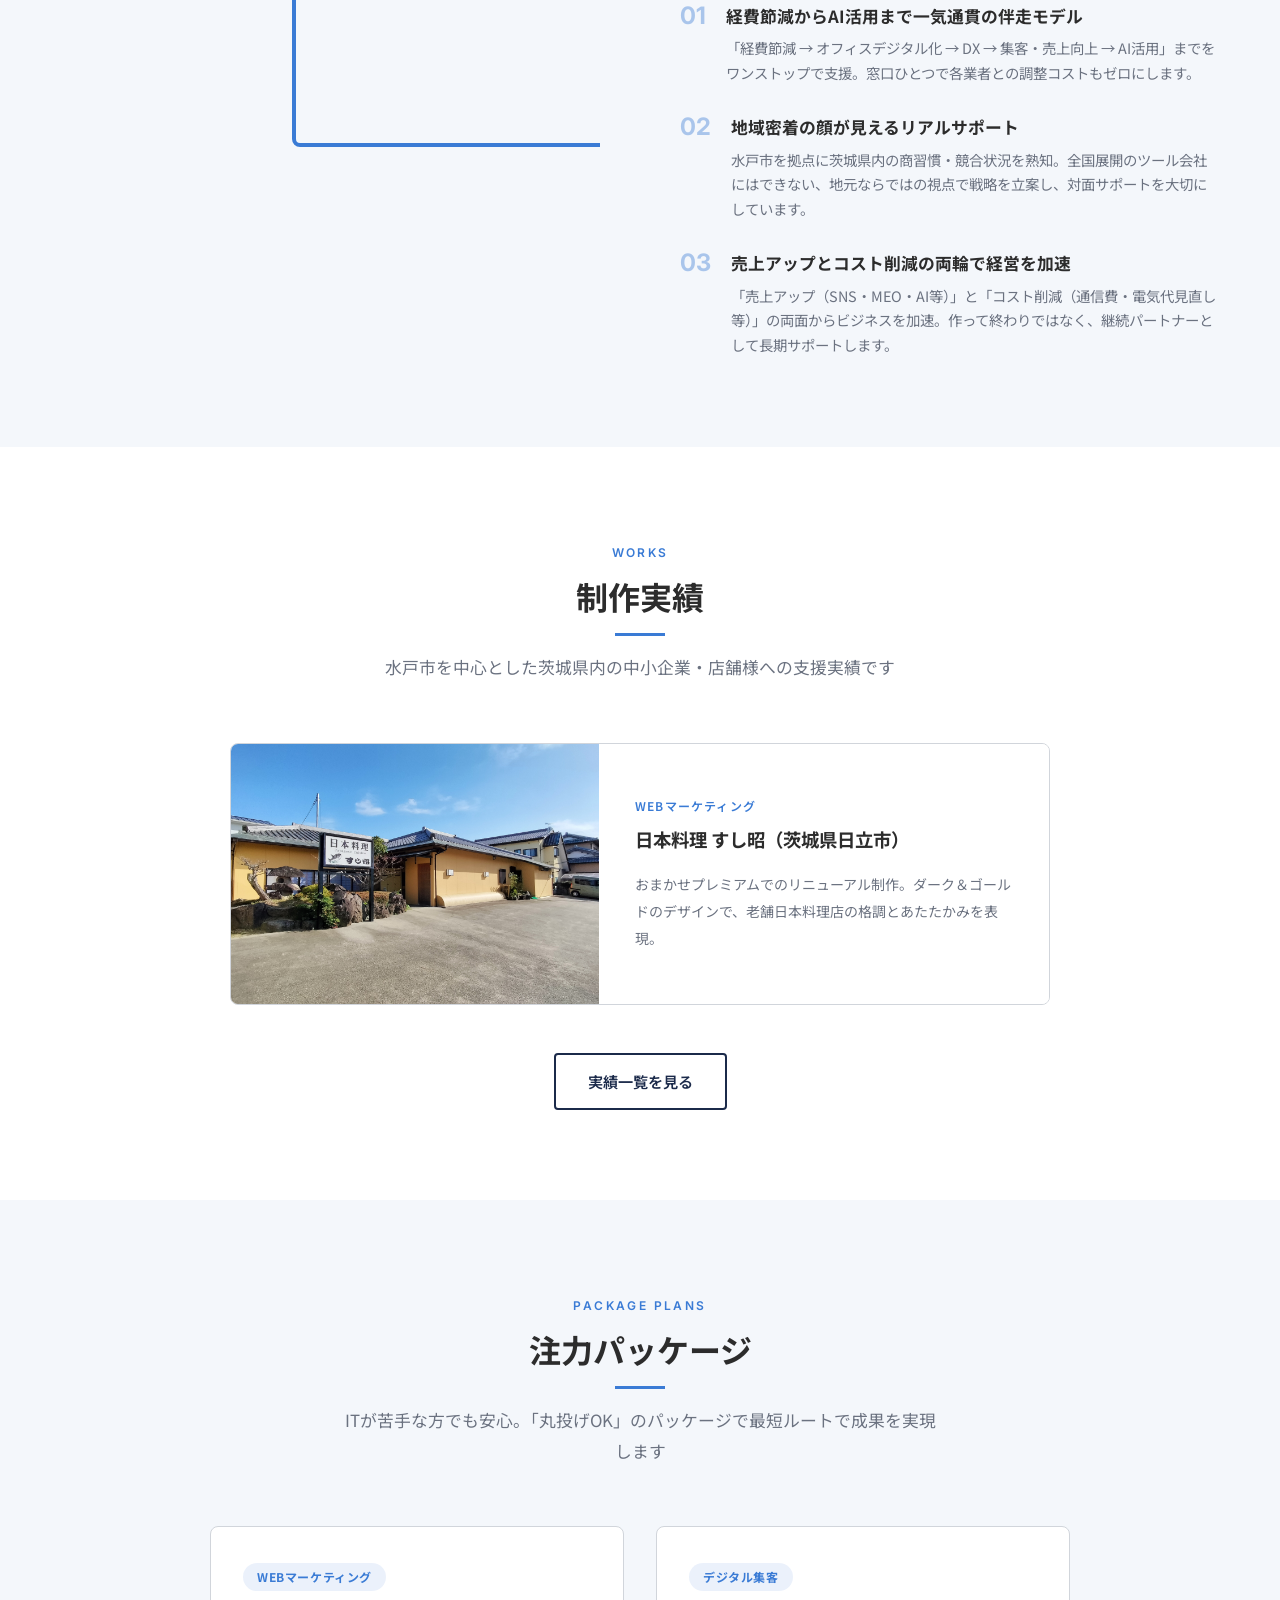
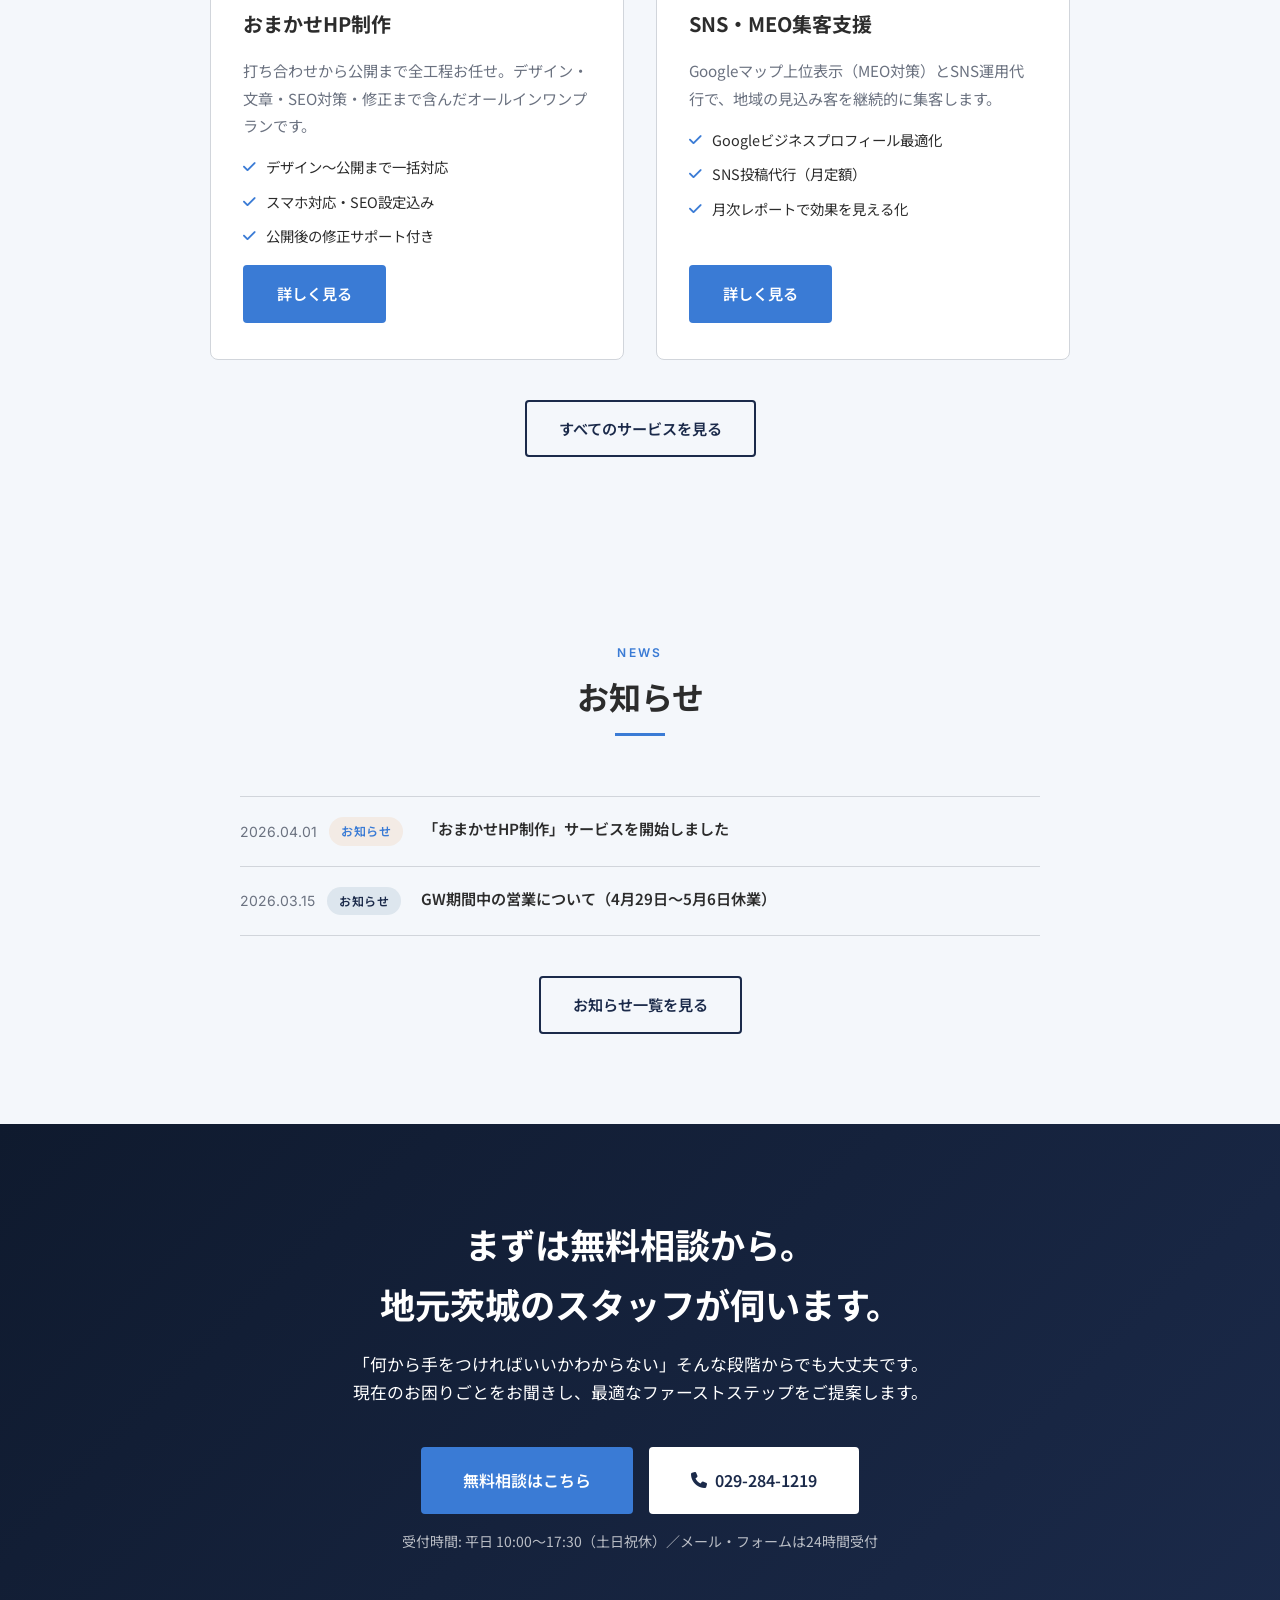
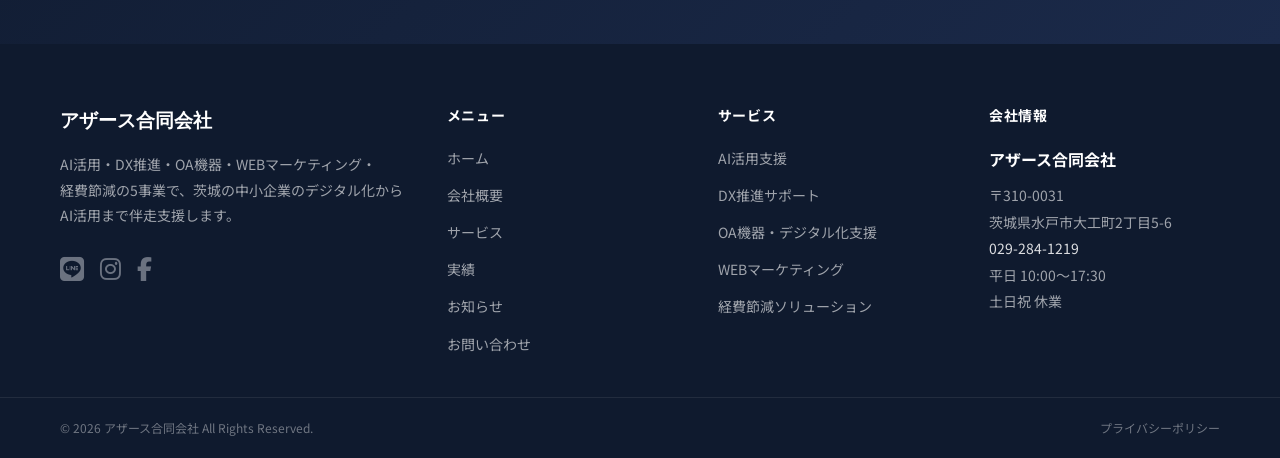
==== commit 9df5ce28: "hero-desc: shorten and rewrite for clarity" ====
--- a/index.html
+++ b/index.html
@@ -112,7 +112,8 @@
           <span class="highlight">丸ごとお任せください</span>
         </h1>
         <p class="hero-desc">
-          経費節減からウェブ集客・AI活用まで、ワンストップで伴走支援。「何から始めればいいか」という段階からご相談ください。
+          デジタル化からAI活用まで、まるごとお任せ。<br>
+          「何から始めれば？」という段階からでも大丈夫です。
         </p>
         <div class="hero-actions">
           <a href="contact.html" class="btn btn-primary btn-lg">無料相談はこちら</a>
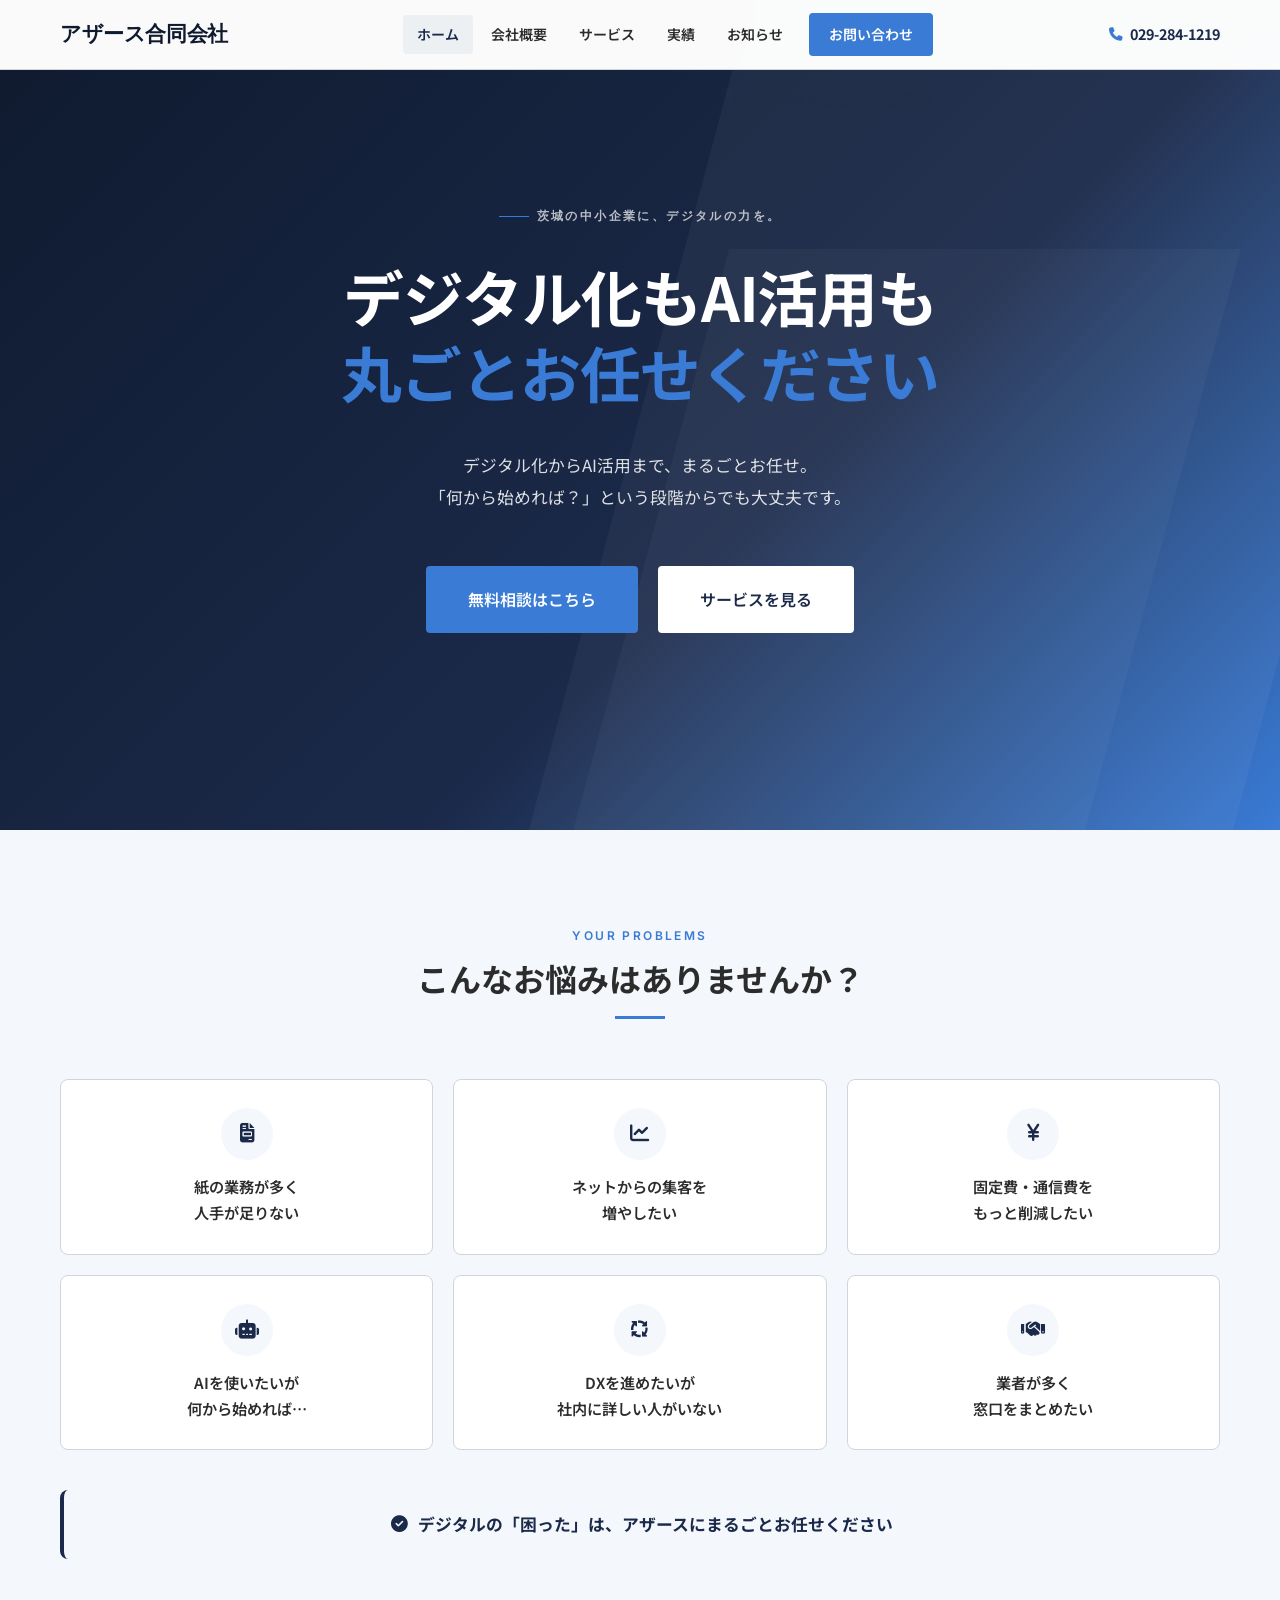
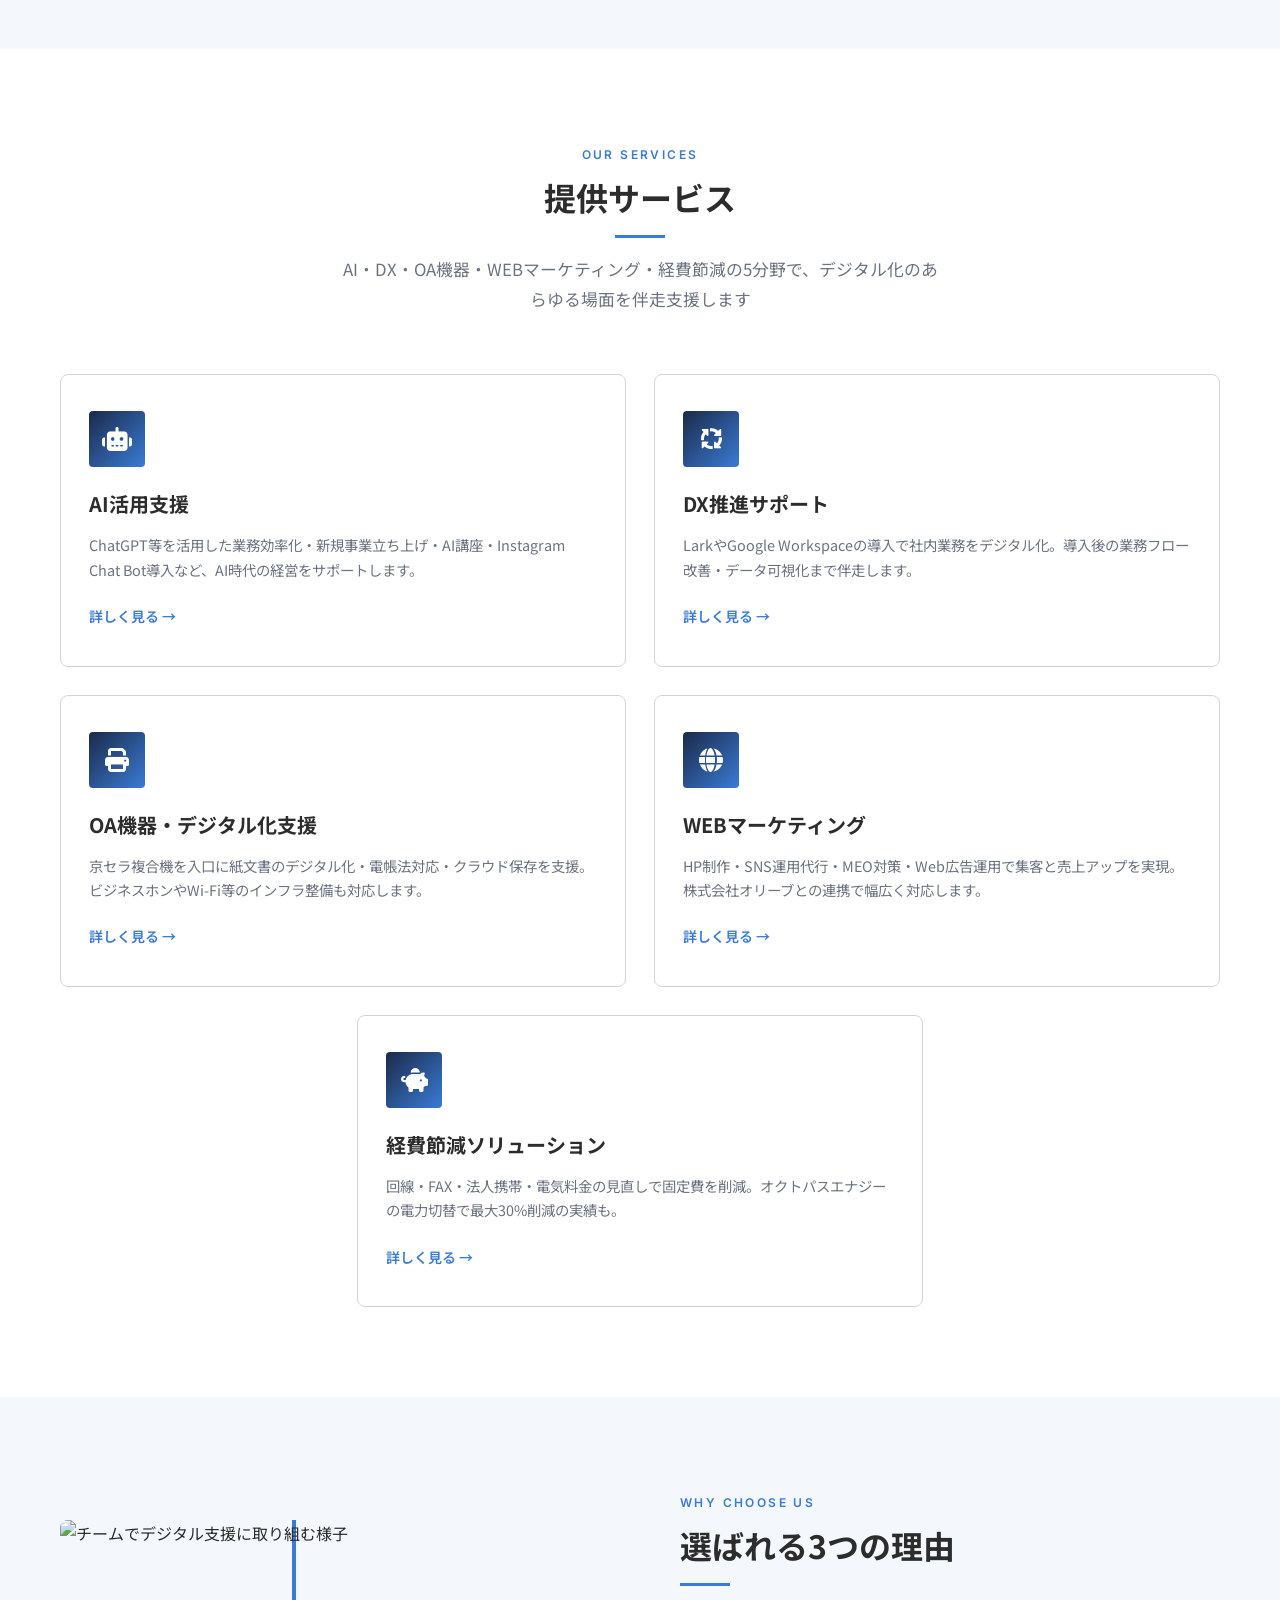
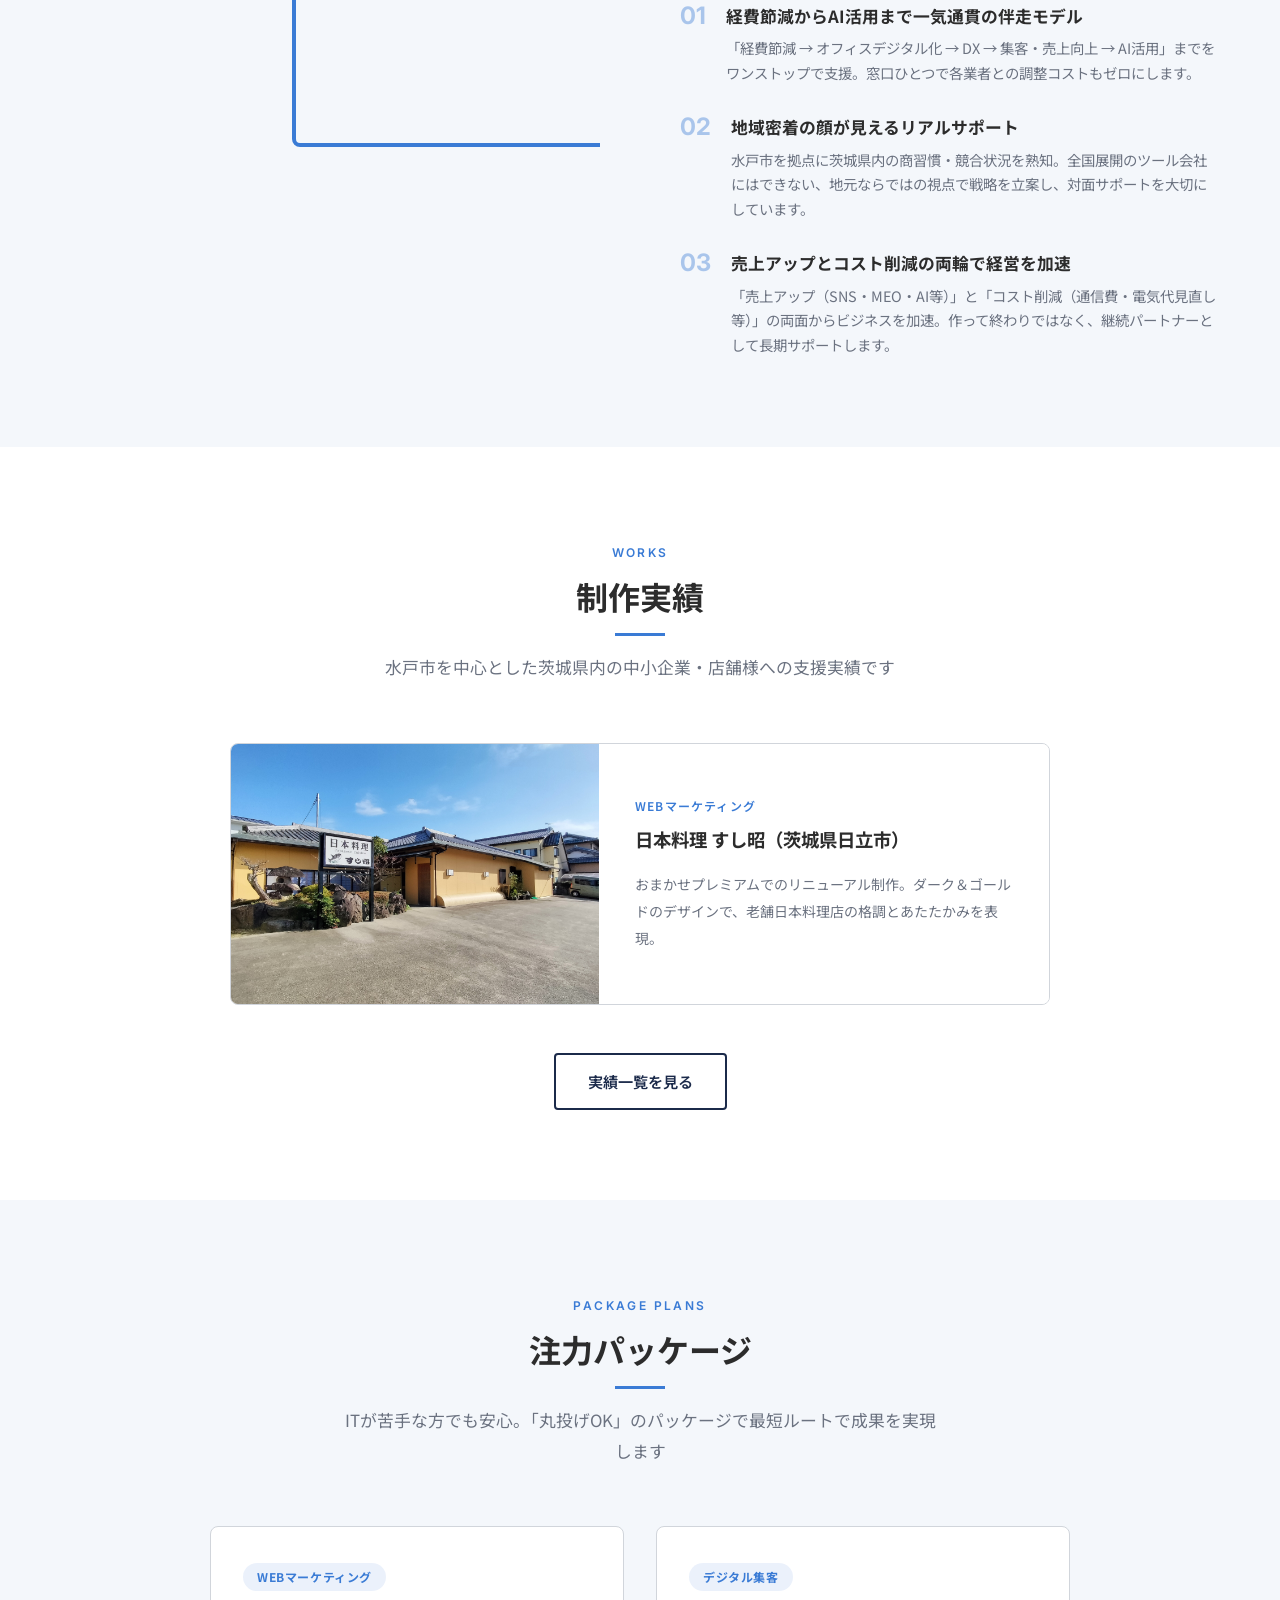
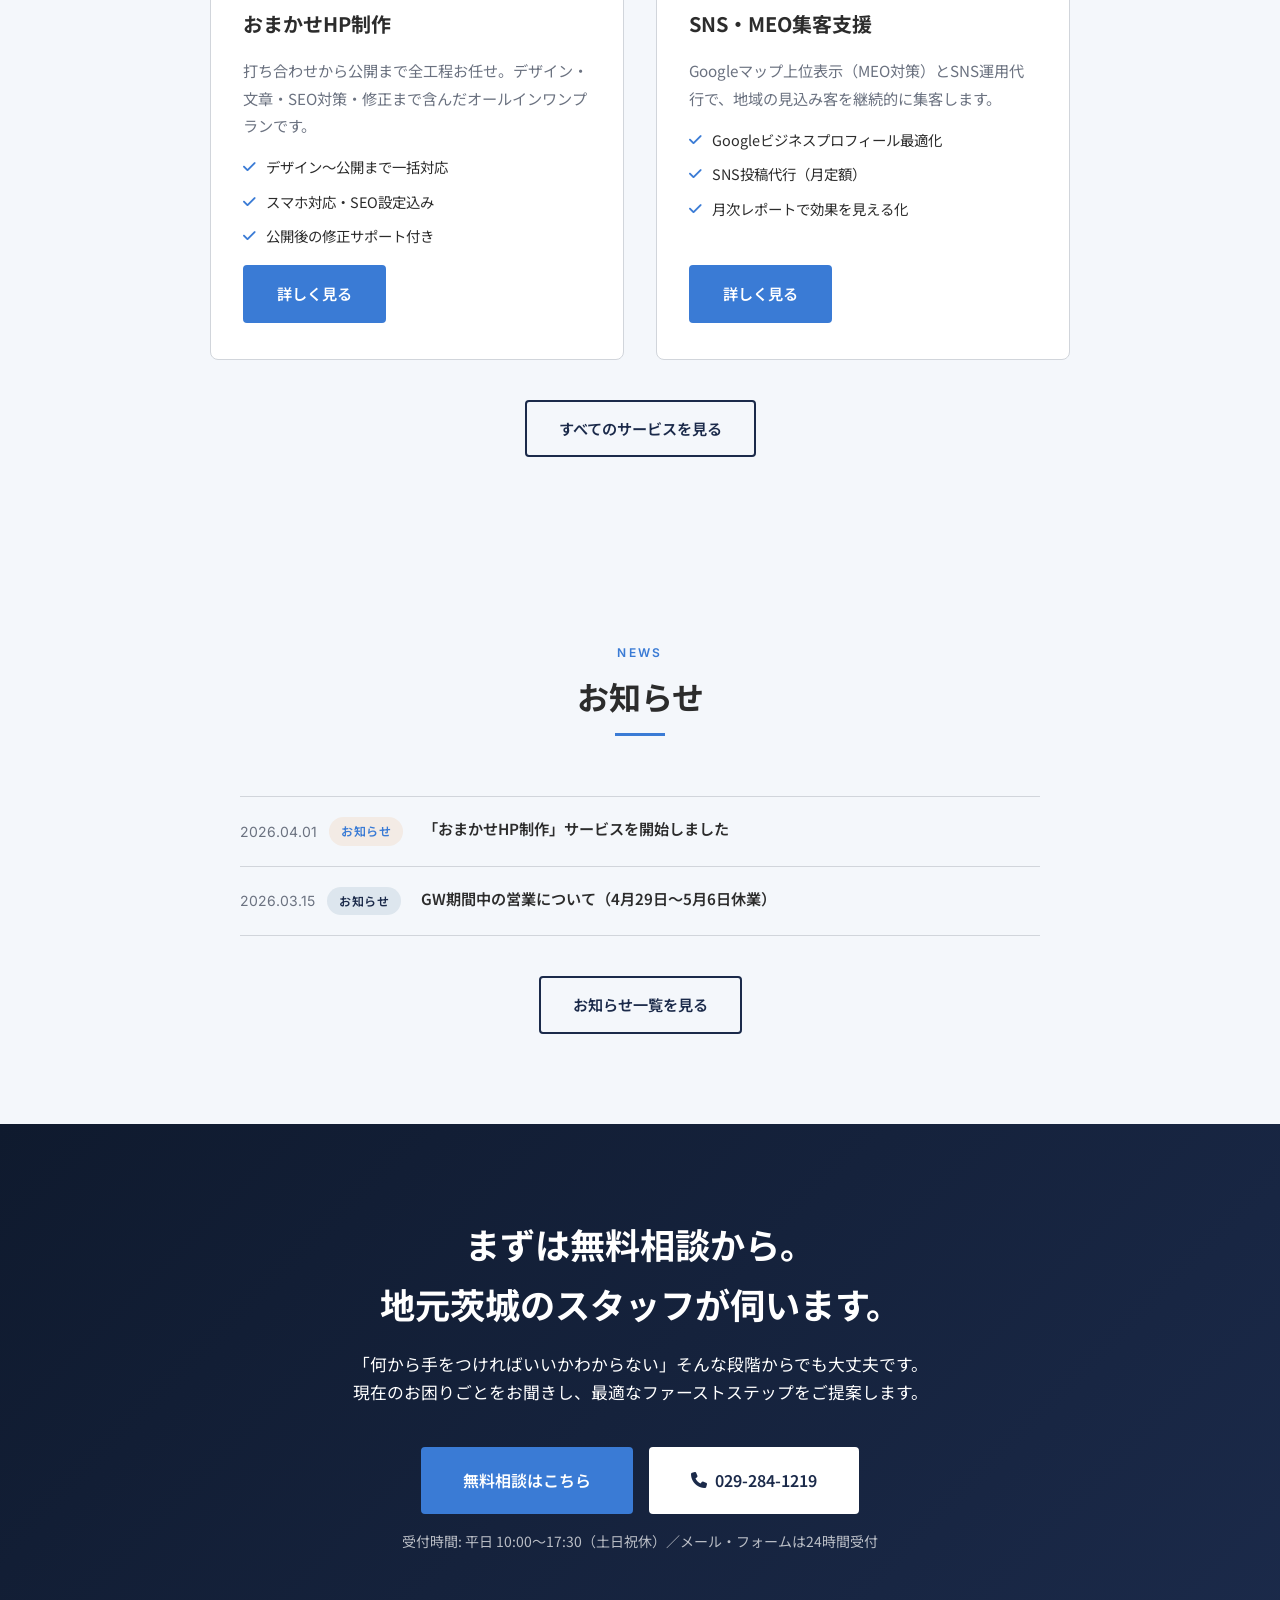
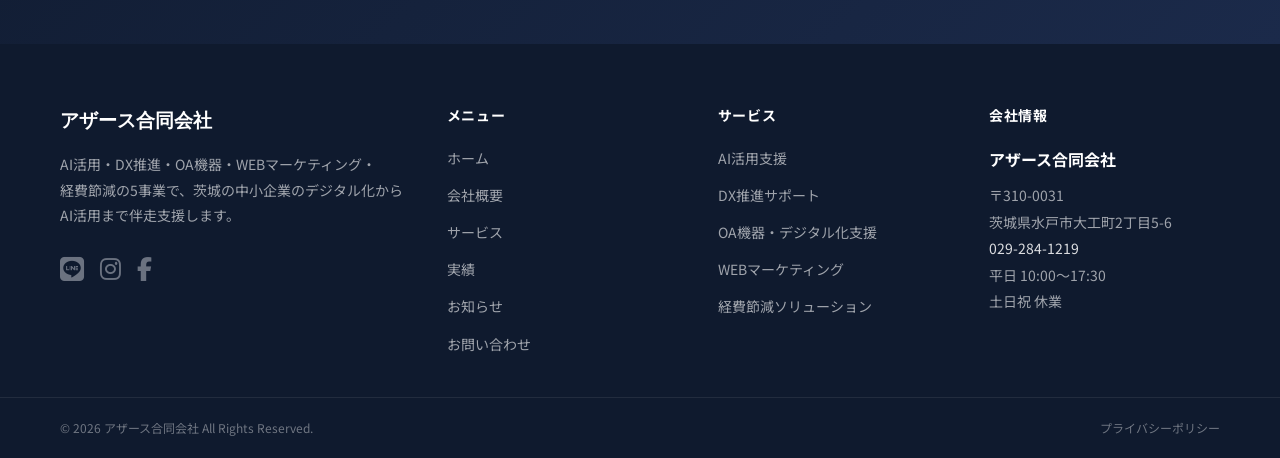
==== commit a0165970: "problems-solution: shorten text for cleaner line break" ====
--- a/index.html
+++ b/index.html
@@ -175,7 +175,7 @@
       </div>
       <p class="problems-solution fade-in">
         <i class="fa-solid fa-circle-check"></i>
-        アザースが、デジタルの「困った」をまるごとお引き受けします
+        デジタルの「困った」は、アザースにまるごとお任せください
       </p>
     </div>
   </section>
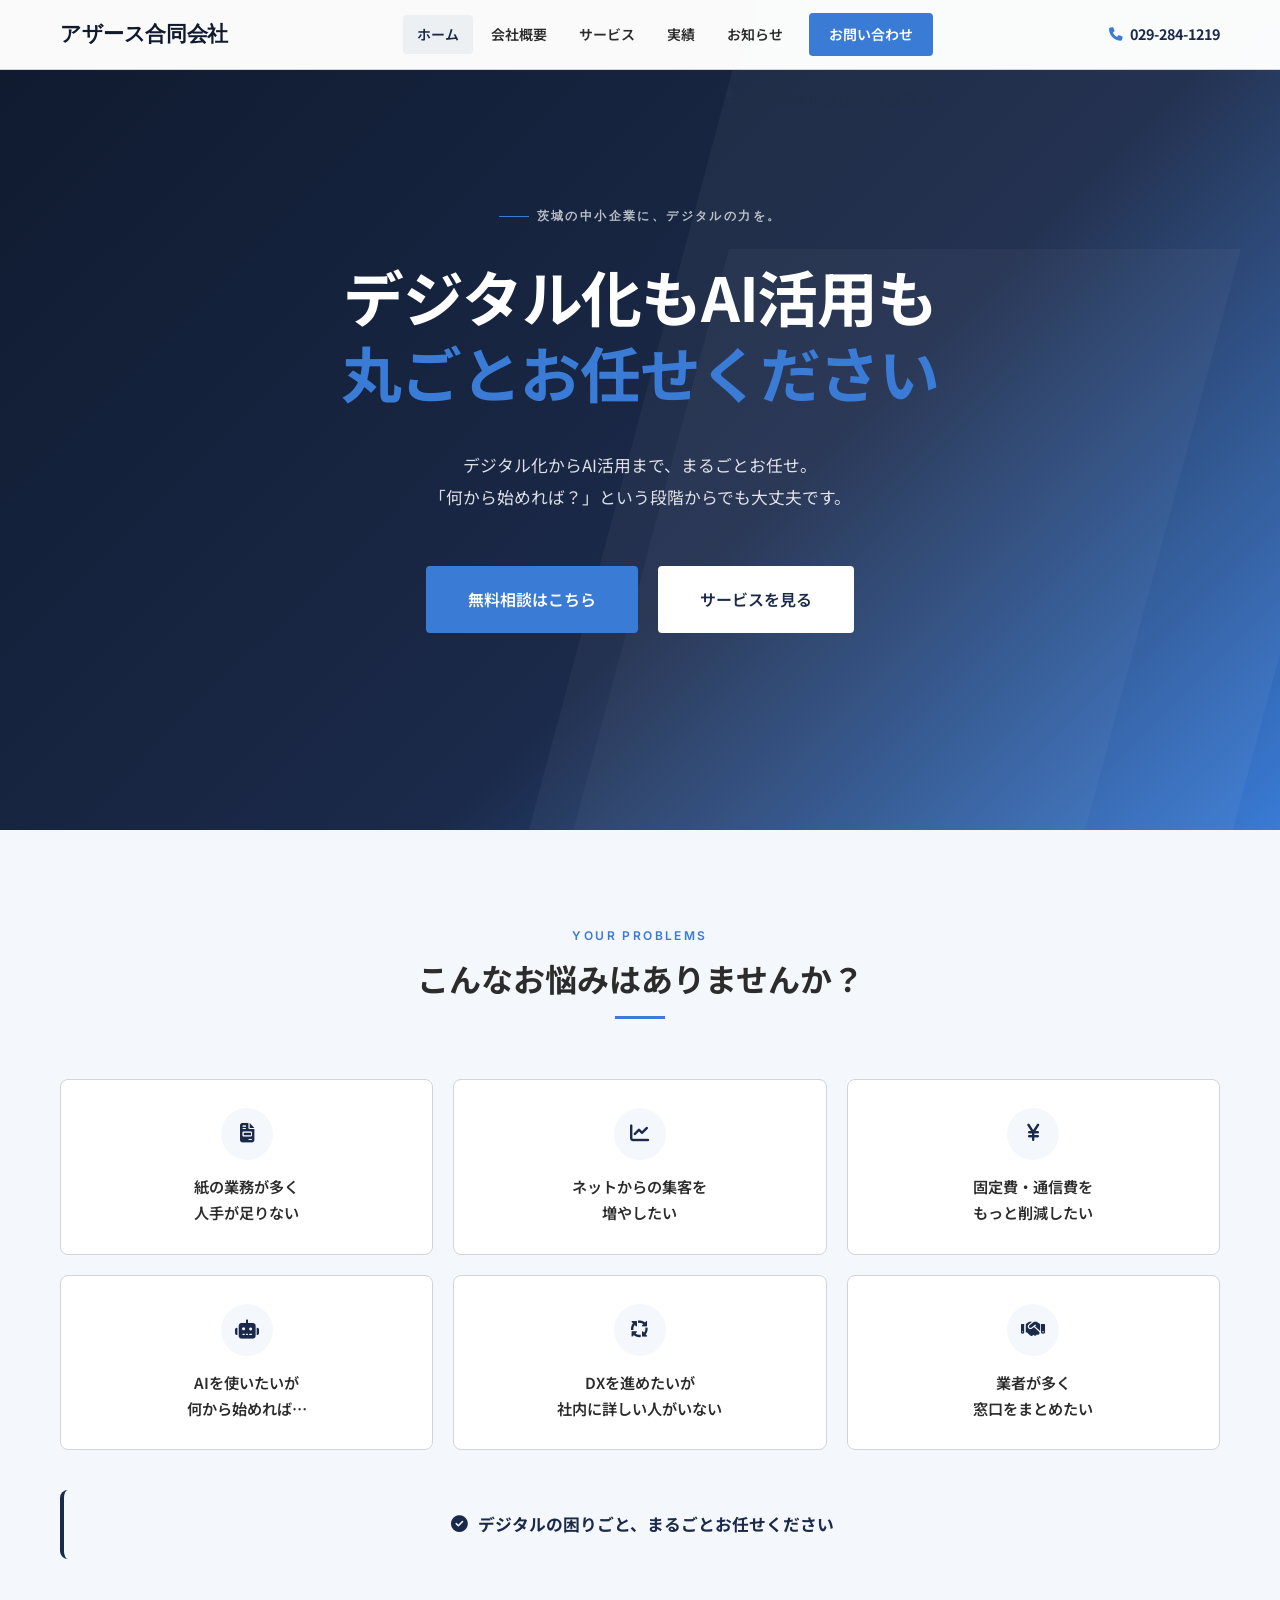
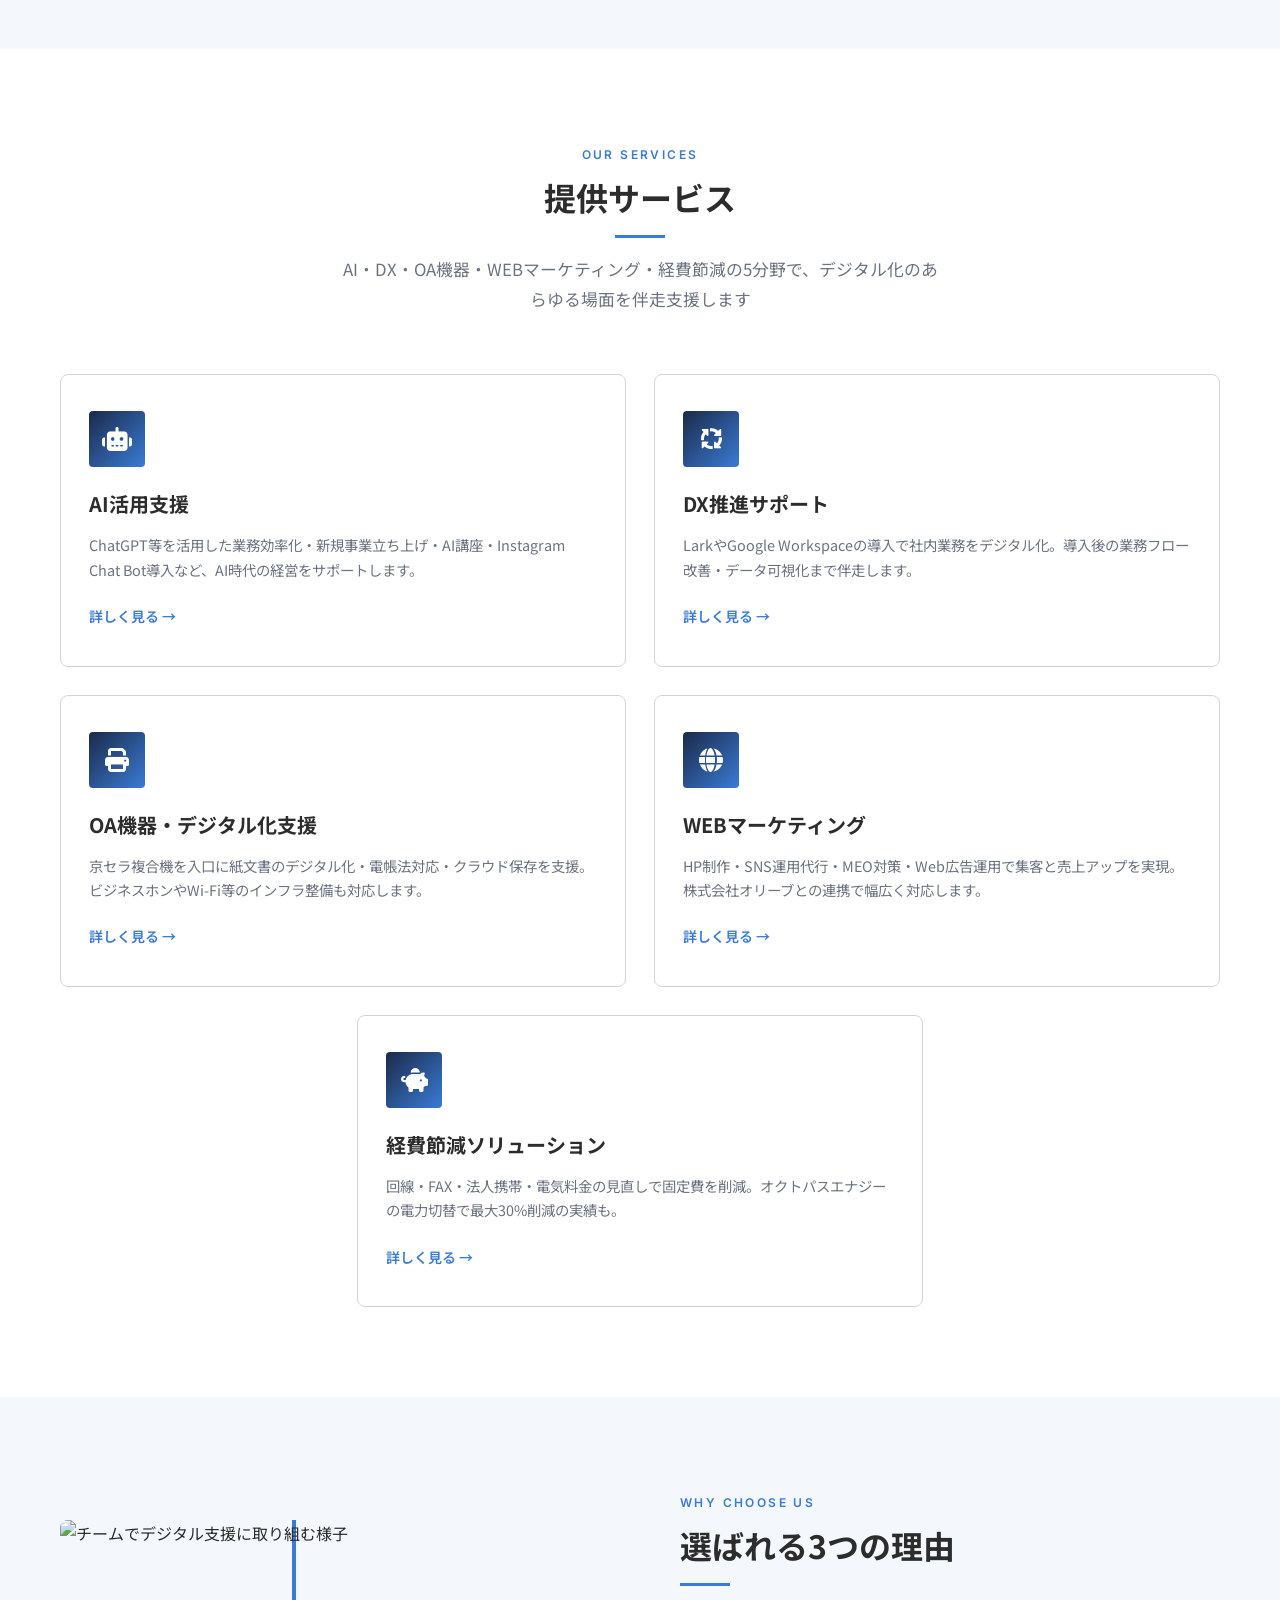
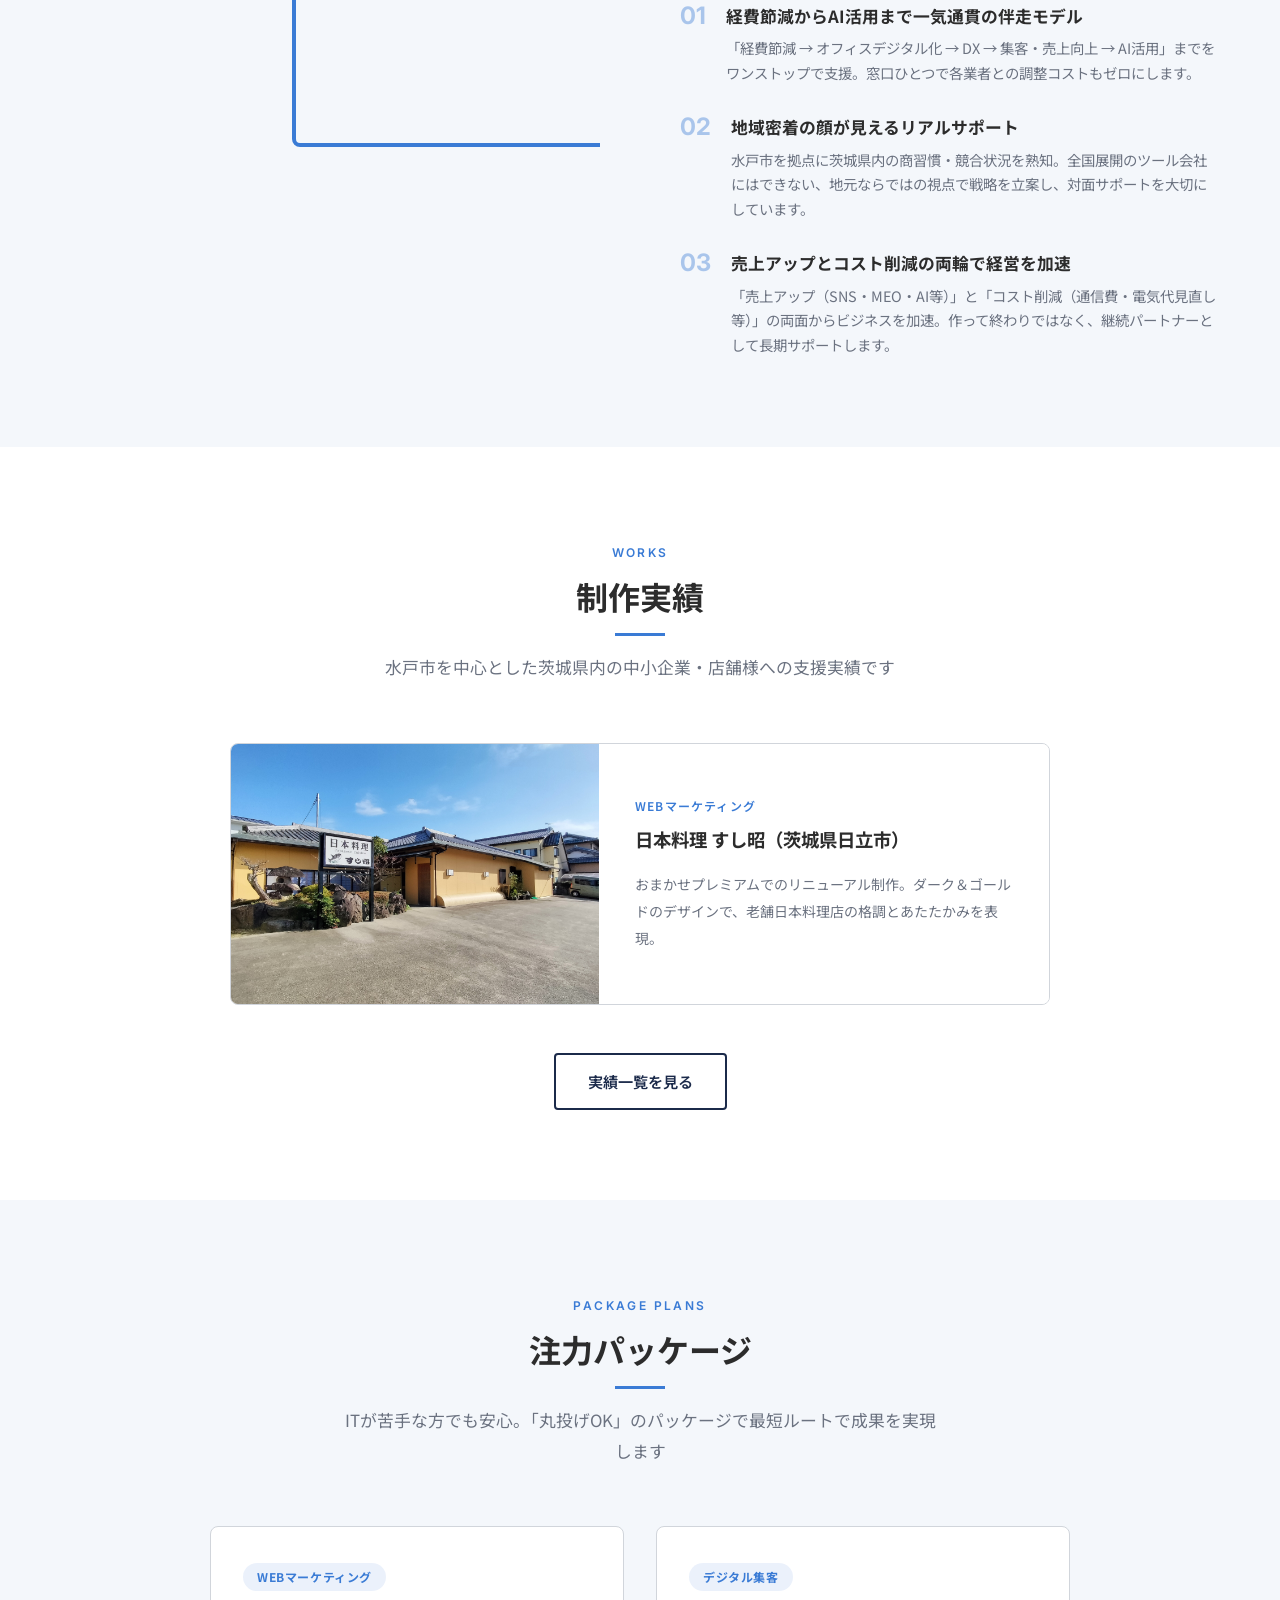
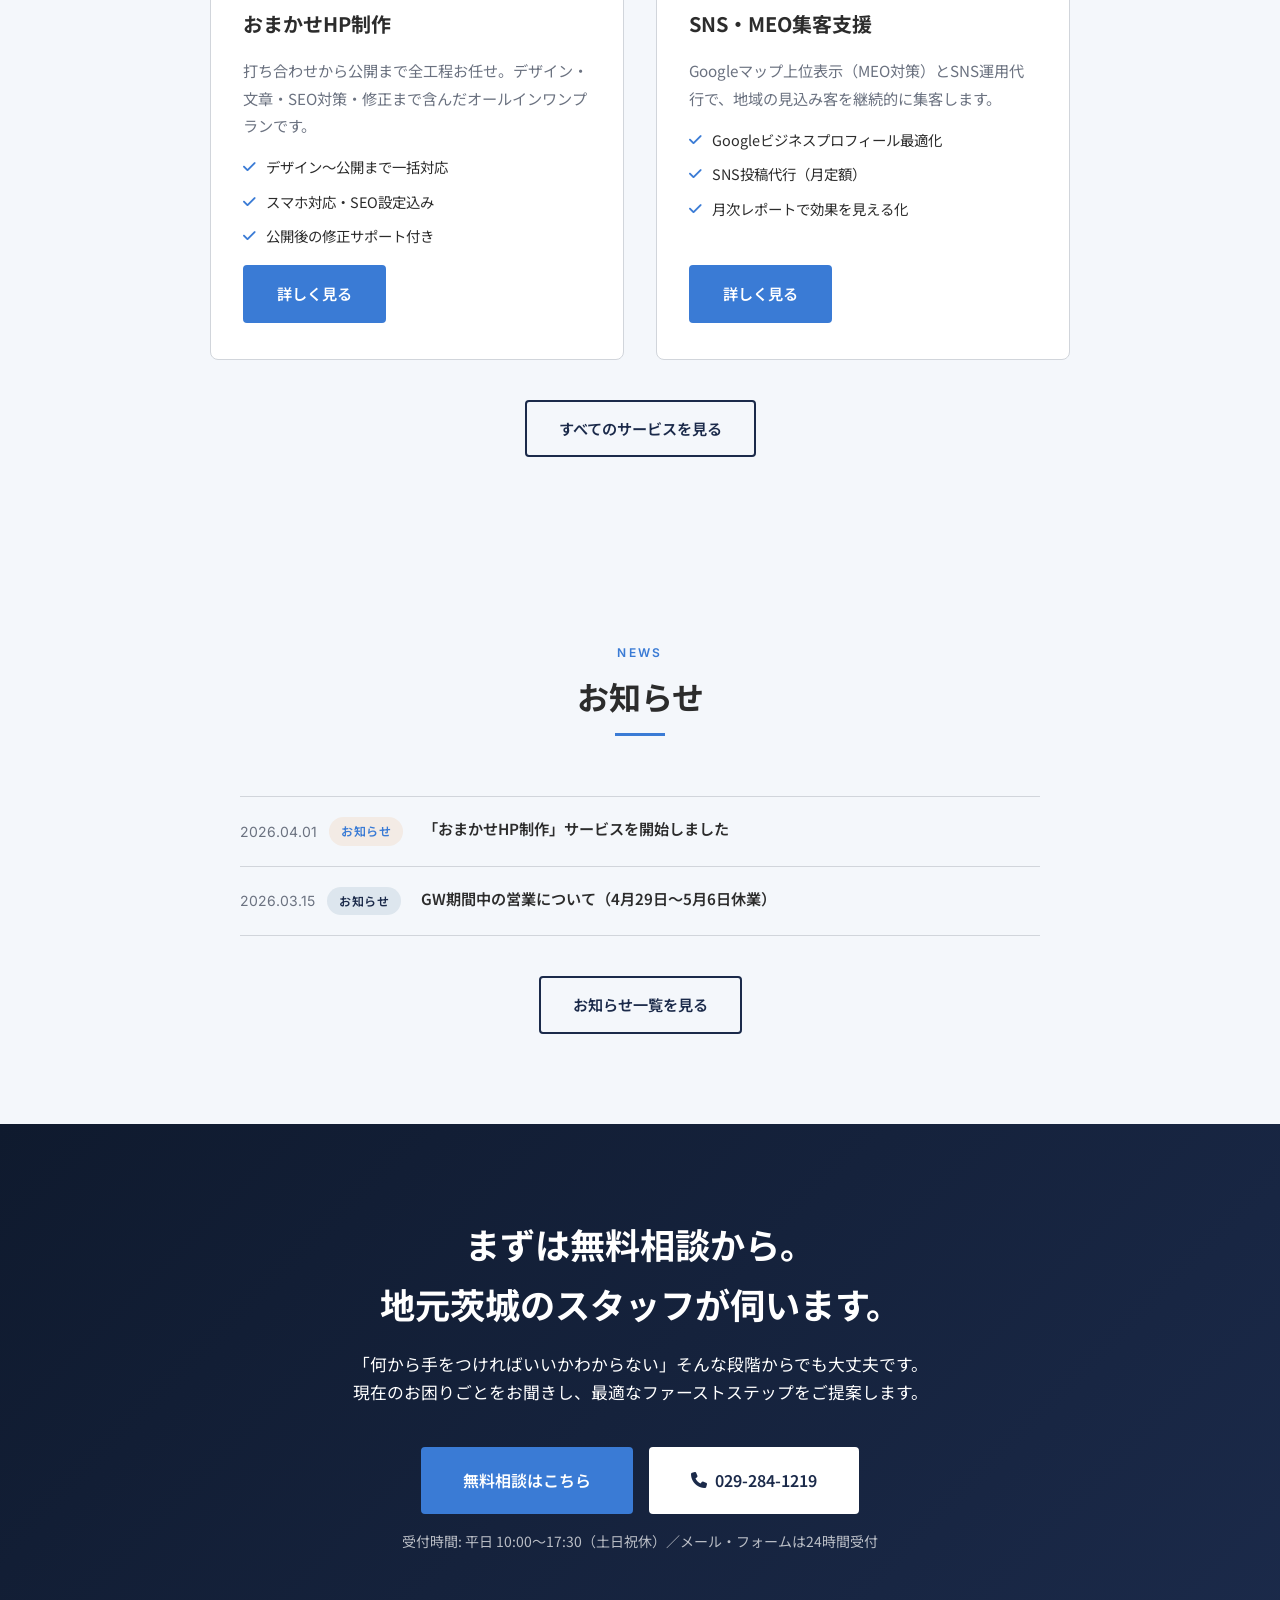
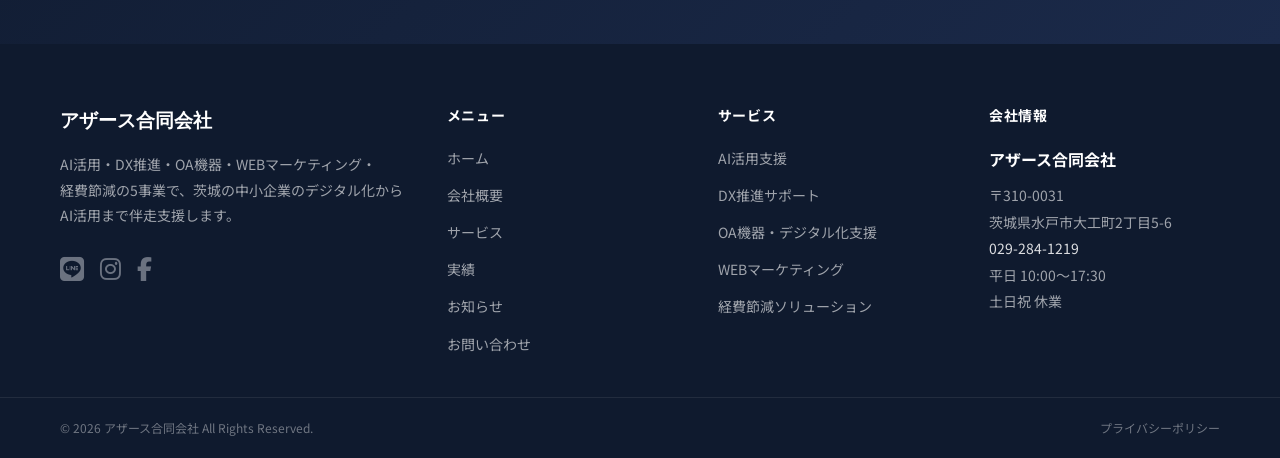
==== commit f42f6e30: "problems-solution: shorten to single line on mobile" ====
--- a/index.html
+++ b/index.html
@@ -175,7 +175,7 @@
       </div>
       <p class="problems-solution fade-in">
         <i class="fa-solid fa-circle-check"></i>
-        デジタルの「困った」は、アザースにまるごとお任せください
+        デジタルの困りごと、まるごとお任せください
       </p>
     </div>
   </section>
--- a/css/responsive.css
+++ b/css/responsive.css
@@ -402,6 +402,12 @@
     grid-template-columns: repeat(2, 1fr);
   }
 
+  .problems-solution {
+    font-size: 0.95rem;
+    word-break: auto-phrase;
+    text-align: center;
+  }
+
   /* パッケージカード余白 */
   .package-card {
     padding: 28px 24px;
